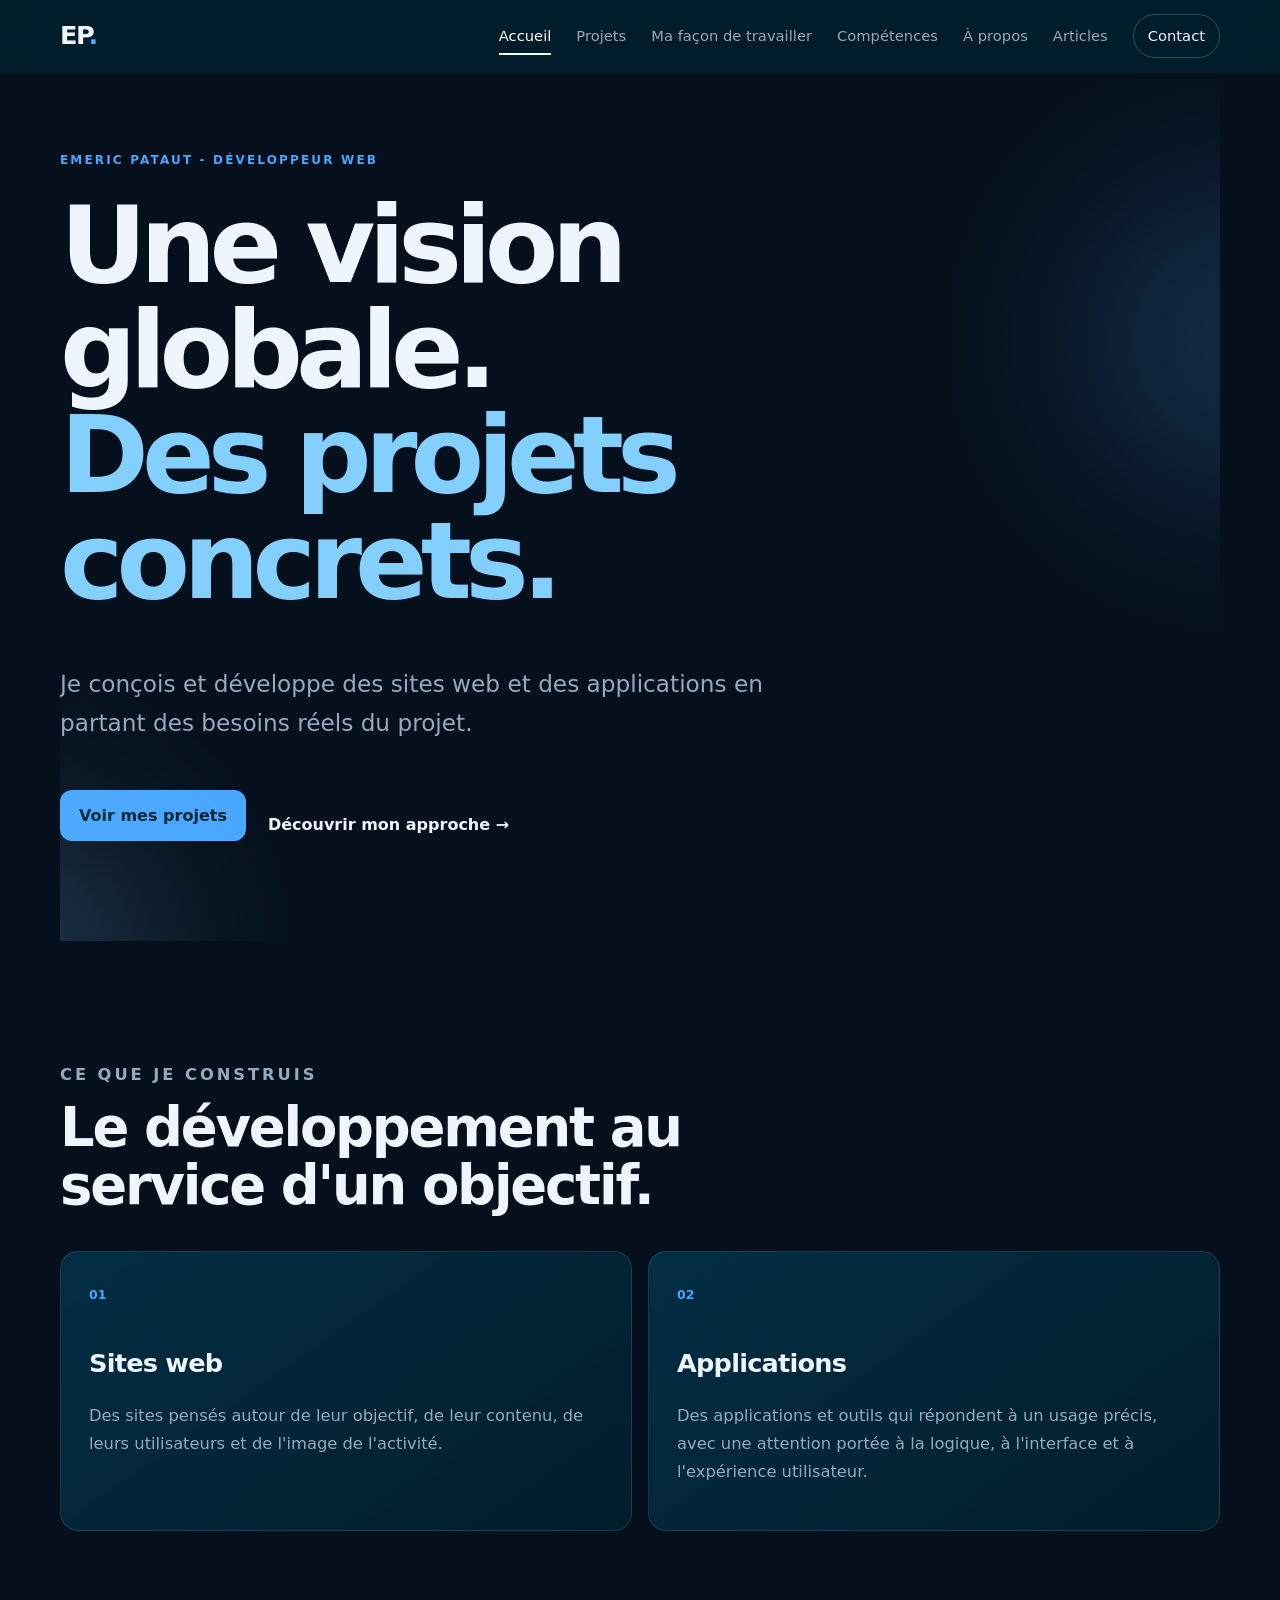
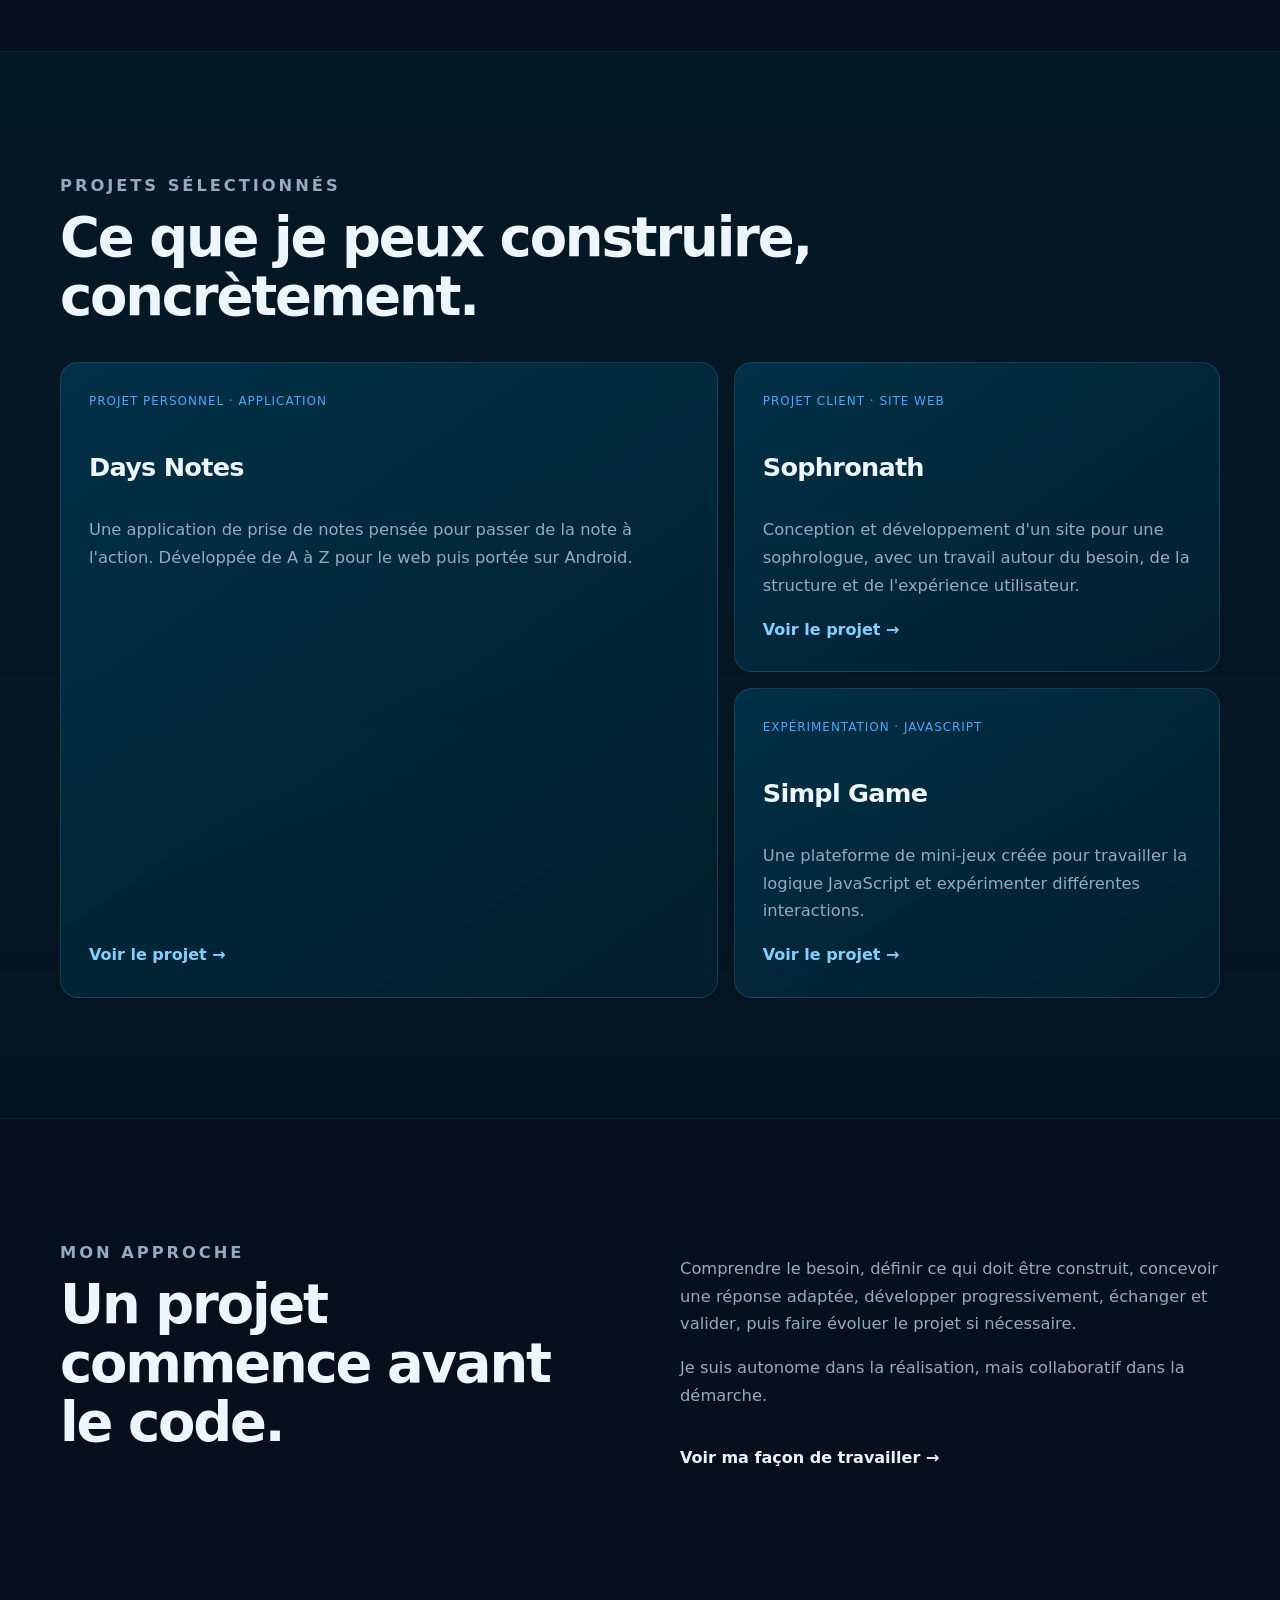
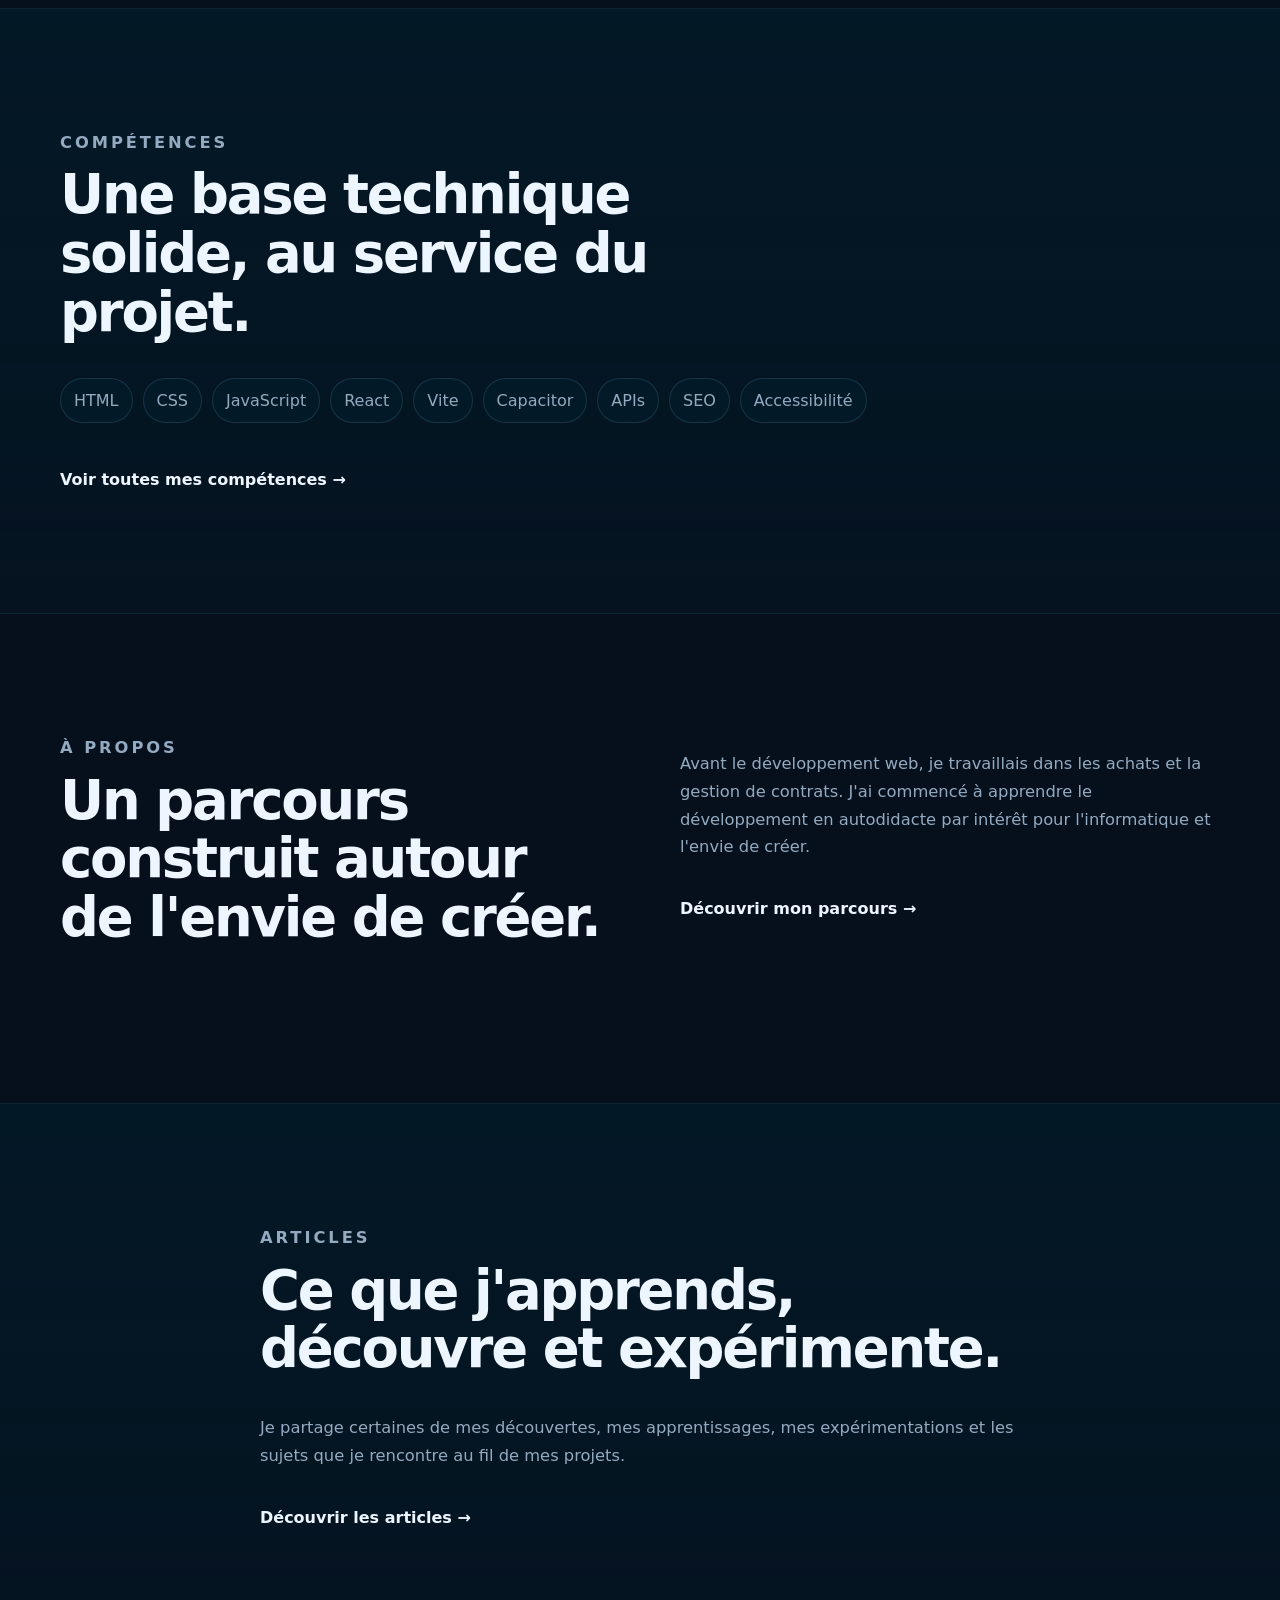
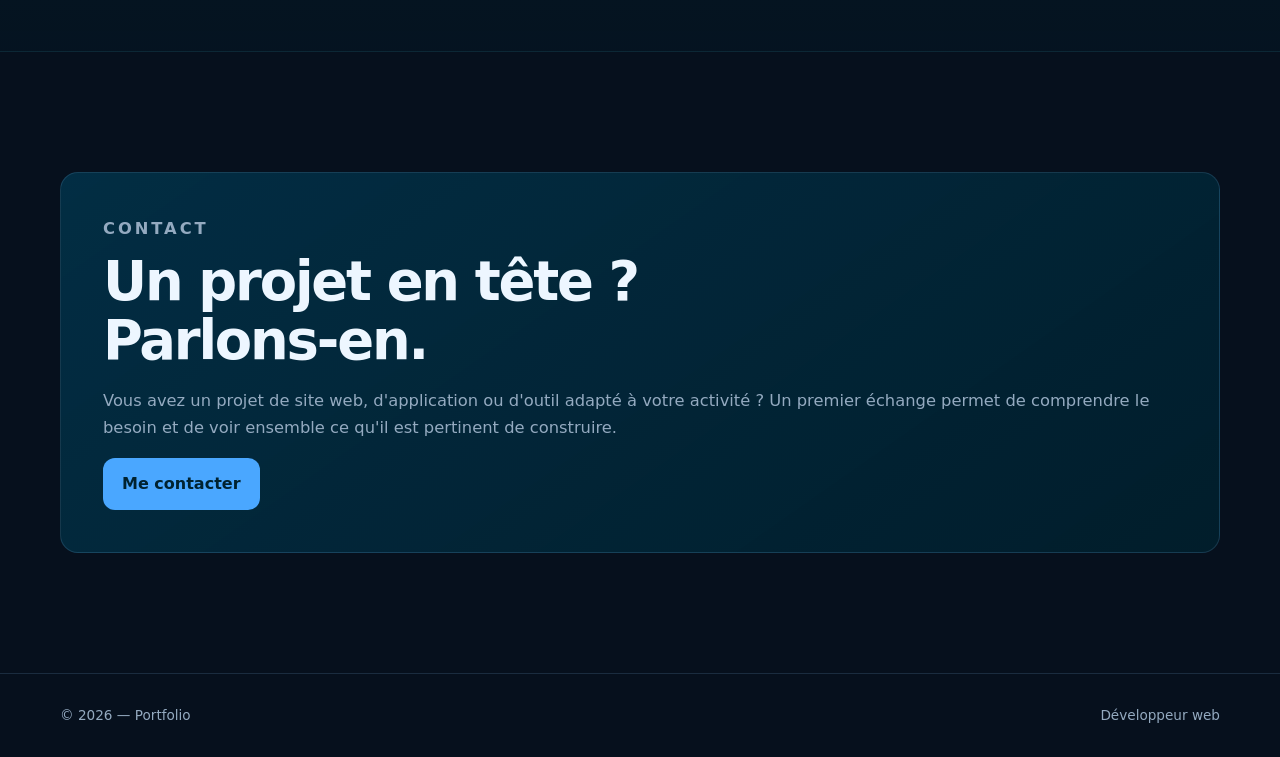
==== index.html @ 37f73f6c "feat: retouches header" ====
<!doctype html>
<html lang="fr">

<head>
  <meta charset="utf-8">
  <meta name="viewport" content="width=device-width,initial-scale=1">
  <meta name="description" content="Portfolio de développeur web">
  <title>Emeric Pataut - Développeur web — Portfolio</title>
  <link rel="stylesheet" href="css/style.css">
  <meta name="description" content="...">
</head>

<body>

  <header class="site-header">
    <div class="container nav-wrap">
      <a class="logo" href="index.html">EP<span>.</span></a>

      <button class="menu-toggle" aria-label="Menu" aria-expanded="false">☰</button>

      <nav class="nav">
        <a href="index.html">Accueil</a>
        <a href="pages/projets.html">Projets</a>
        <a href="pages/methode.html">Ma façon de travailler</a>
        <a href="pages/competences.html">Compétences</a>
        <a href="pages/a-propos.html">À propos</a>
        <a href="pages/articles.html">Articles</a>
        <a class="nav-cta" href="pages/contact.html">Contact</a>
      </nav>
    </div>
  </header>

  <main>

    <section class="hero container">
      <div class="hero-glow glow-one"></div>
      <div class="hero-glow glow-two"></div>

      <p class="eyebrow reveal">Emeric Pataut - Développeur web</p>

      <h1 class="reveal">
        Une vision globale.<br><span>Des projets concrets.</span>
      </h1>

      <p class="hero-intro reveal">Je conçois et développe des sites web et des applications en partant des besoins réels du projet.</p>

      <div class="hero-actions reveal">
        <a class="button" href="pages/projets.html">Voir mes projets</a>
        <a class="text-link" href="pages/methode.html">Découvrir mon approche →</a>
      </div>
    </section>


    <section class="section container">
      <div class="section-heading reveal">
        <p class="eyebrow">Ce que je construis</p>
        <h2>Le développement au service d'un objectif.</h2>
      </div>

      <div class="two-grid">
        <article class="feature-card reveal">
          <span class="number">01</span>
          <h3>Sites web</h3>
          <p>Des sites pensés autour de leur objectif, de leur contenu, de leurs utilisateurs et de l'image de l'activité.</p>
        </article>

        <article class="feature-card reveal">
          <span class="number">02</span>
          <h3>Applications</h3>
          <p>Des applications et outils qui répondent à un usage précis, avec une attention portée à la logique, à l'interface et à l'expérience utilisateur.</p>
        </article>
      </div>
    </section>


    <section class="section section-soft">
      <div class="container">
        <div class="section-heading reveal">
          <p class="eyebrow">Projets sélectionnés</p>
          <h2>Ce que je peux construire, concrètement.</h2>
        </div>

        <div class="projects-grid">
          <a class="project-card featured reveal" href="pages/days-notes.html">
            <span class="tag">Projet personnel · Application</span>
            <h3>Days Notes</h3>
            <p>Une application de prise de notes pensée pour passer de la note à l'action. Développée de A à Z pour le web puis portée sur Android.</p>
            <span class="card-link">Voir le projet →</span>
          </a>

          <a class="project-card reveal" href="pages/sophronath.html">
            <span class="tag">Projet client · Site web</span>
            <h3>Sophronath</h3>
            <p>Conception et développement d'un site pour une sophrologue, avec un travail autour du besoin, de la structure et de l'expérience utilisateur.</p>
            <span class="card-link">Voir le projet →</span>
          </a>

          <a class="project-card reveal" href="pages/simpl-game.html">
            <span class="tag">Expérimentation · JavaScript</span>
            <h3>Simpl Game</h3>
            <p>Une plateforme de mini-jeux créée pour travailler la logique JavaScript et expérimenter différentes interactions.</p>
            <span class="card-link">Voir le projet →</span>
          </a>
        </div>
      </div>
    </section>


    <section class="section container">
      <div class="split">
        <div class="section-heading reveal">
          <p class="eyebrow">Mon approche</p>
          <h2>Un projet commence avant le code.</h2>
        </div>

        <div class="reveal">
          <p>Comprendre le besoin, définir ce qui doit être construit, concevoir une réponse adaptée, développer progressivement, échanger et valider, puis faire évoluer le projet si nécessaire.</p>
          <p>Je suis autonome dans la réalisation, mais collaboratif dans la démarche.</p>
          <a class="text-link" href="pages/methode.html">Voir ma façon de travailler →</a>
        </div>
      </div>
    </section>


    <section class="section section-soft">
      <div class="container">
        <div class="section-heading reveal">
          <p class="eyebrow">Compétences</p>
          <h2>Une base technique solide, au service du projet.</h2>
        </div>

        <div class="skills-line reveal">
          <span>HTML</span>
          <span>CSS</span>
          <span>JavaScript</span>
          <span>React</span>
          <span>Vite</span>
          <span>Capacitor</span>
          <span>APIs</span>
          <span>SEO</span>
          <span>Accessibilité</span>
        </div>

        <a class="text-link reveal" href="pages/competences.html">Voir toutes mes compétences →</a>
      </div>
    </section>


    <section class="section container">
      <div class="split">
        <div class="section-heading reveal">
          <p class="eyebrow">À propos</p>
          <h2>Un parcours construit autour de l'envie de créer.</h2>
        </div>

        <div class="reveal">
          <p>Avant le développement web, je travaillais dans les achats et la gestion de contrats. J'ai commencé à apprendre le développement en autodidacte par intérêt pour l'informatique et l'envie de créer.</p>
          <a class="text-link" href="pages/a-propos.html">Découvrir mon parcours →</a>
        </div>
      </div>
    </section>


    <section class="section section-soft">
      <div class="container narrow">
        <div class="section-heading reveal">
          <p class="eyebrow">Articles</p>
          <h2>Ce que j'apprends, découvre et expérimente.</h2>
        </div>

        <p class="reveal">Je partage certaines de mes découvertes, mes apprentissages, mes expérimentations et les sujets que je rencontre au fil de mes projets.</p>

        <a class="text-link reveal" href="pages/articles.html">Découvrir les articles →</a>
      </div>
    </section>


    <section class="section contact-section container">
      <div class="contact-box reveal">
        <p class="eyebrow">Contact</p>
        <h2>Un projet en tête ? Parlons-en.</h2>
        <p>Vous avez un projet de site web, d'application ou d'outil adapté à votre activité ? Un premier échange permet de comprendre le besoin et de voir ensemble ce qu'il est pertinent de construire.</p>
        <a class="button" href="pages/contact.html">Me contacter</a>
      </div>
    </section>

  </main>



  
  <footer>
    <div class="container footer-inner">
      <span>© <span data-year></span> — Portfolio</span>
      <span>Développeur web</span>
    </div>
  </footer>



  <script src="js/script.js"></script>
  <script src="js/nav-script.js"></script>

</body>

</html>
---- css/style.css ----
/* ==========================================================================
   Variables
   ========================================================================== */

:root {
  --bg: #06101d;
  --soft: #09182a;
  --surface: #0c1d31;
  --line: rgba(130, 190, 240, .16);
  --strong: rgba(130, 190, 240, .3);
  --text: #edf6ff;
  --muted: #94aac0;
  --blue: #4aa7ff;
  --light: #83d0ff;
  --radius: 18px;
  --max: 1160px;
}


/* ==========================================================================
   Base
   ========================================================================== */

* {
  box-sizing: border-box;
}

html {
  scroll-behavior: smooth;
}

body {
  margin: 0;
  min-height: 100vh;
  background: var(--bg);
  background-image: var(--gradient);
  background-attachment: fixed;
  color: var(--text);
  font-family: Inter, system-ui, -apple-system, BlinkMacSystemFont, "Segoe UI", sans-serif;
  line-height: 1.7;
}

a {
  color: inherit;
  text-decoration: none;
}


/* ==========================================================================
   Layout
   ========================================================================== */

.container {
  width: min(calc(100% - 40px), var(--max));
  margin: auto;
}

.narrow {
  max-width: 760px;
}


/* ==========================================================================
   Header & navigation
   ========================================================================== */

.site-header {
  position: fixed;
  top: 0;
  left: 0;
  right: 0;
  z-index: 20;
  border-bottom: 1px solid transparent;
  transition: .3s;
  background: rgba(0, 34, 48, .72);
  backdrop-filter: blur(16px);
}

.site-header.scrolled {
  border-color: var(--line);
}

.nav-wrap {
  min-height: 72px;
  display: flex;
  align-items: center;
  justify-content: space-between;
}

.logo {
  font-size: 1.6rem;
  font-weight: 800;
  letter-spacing: -.06em;
}

.logo span {
  color: var(--blue);
}

.nav {
  display: none;
  gap: 25px;
  align-items: center;
  font-size: .92rem;
  color: var(--muted);
}

/* --- Liens avec soulignement animé (hors bouton Contact) --- */

.nav a:not(.nav-cta) {
  position: relative;
  padding: 6px 0;
  transition: color .25s;
}

/* Ligne : invisible par défaut, centrée */
.nav a:not(.nav-cta)::after {
  content: "";
  position: absolute;
  left: 0;
  bottom: 0;
  width: 100%;
  height: 2px;
  background: currentColor;
  transform: scaleX(0);
  transform-origin: center;
  transition: transform .3s ease;
}

/* Survol / focus clavier : la ligne part du centre vers les côtés */
.nav a:not(.nav-cta):hover,
.nav a:not(.nav-cta):focus-visible {
  color: var(--text);
}

.nav a:not(.nav-cta):hover::after,
.nav a:not(.nav-cta):focus-visible::after {
  transform: scaleX(1);
}

/* Lien actif : blanc + ligne toujours visible */
.nav a.active:not(.nav-cta) {
  color: #fff;
}

.nav a.active:not(.nav-cta)::after {
  transform: scaleX(1);
}

/* --- Bouton Contact --- */

.nav-cta {
  padding: 8px 14px;
  border: 1px solid var(--strong);
  border-radius: 999px;
  color: var(--text) !important;
  transition: background .25s, border-color .25s;
}

.nav-cta:hover,
.nav-cta:focus-visible {
  background: rgba(255, 255, 255, .06);
}

.nav-cta.active {
  background: rgba(255, 255, 255, .1);
  border-color: #fff;
}

/* --- Menu mobile --- */

.menu-toggle {
  border: 0;
  background: none;
  color: var(--text);
  font-size: 1.5rem;
  cursor: pointer;
}

.nav.open {
  display: flex;
  position: absolute;
  top: 72px;
  left: 20px;
  right: 20px;
  padding: 18px;
  flex-direction: column;
  align-items: stretch;
  background: rgba(0, 40, 58, .98);
  border: 1px solid var(--line);
  border-radius: 16px;
}

/* La ligne ne couvre que le texte en mobile */
.nav.open a:not(.nav-cta) {
  align-self: flex-start;
}



/* ==========================================================================
   Hero
   ========================================================================== */

.hero {
  min-height: 90vh;
  padding-top: 150px;
  padding-bottom: 100px;
  position: relative;
  display: flex;
  flex-direction: column;
  justify-content: center;
  overflow: hidden;
}

.hero h1 {
  font-size: clamp(3rem, 11vw, 6.7rem);
  line-height: .98;
  letter-spacing: -.065em;
  max-width: 1000px;
  margin: 12px 0 28px;
  position: relative;
}

.hero h1 span {
  color: var(--light);
}

.hero-intro {
  font-size: clamp(1.1rem, 2.2vw, 1.45rem);
  color: var(--muted);
  max-width: 720px;
}

.eyebrow {
  font-size: .75rem;
  text-transform: uppercase;
  letter-spacing: .18em;
  color: var(--blue);
  font-weight: 700;
  margin: 0 0 10px;
}

.hero-actions {
  display: flex;
  flex-wrap: wrap;
  gap: 22px;
  align-items: center;
  margin-top: 24px;
}

.hero-glow {
  position: absolute;
  width: 320px;
  height: 320px;
  border-radius: 50%;
  filter: blur(80px);
  opacity: .18;
  pointer-events: none;
}

.glow-one {
  right: -180px;
  top: 180px;
  background: var(--blue);
}

.glow-two {
  left: -220px;
  bottom: -180px;
  background: var(--light);
}


/* ==========================================================================
   Boutons & liens
   ========================================================================== */

.button {
  display: inline-flex;
  align-items: center;
  justify-content: center;
  background: var(--blue);
  color: #002230;
  padding: 12px 19px;
  border-radius: 12px;
  font-weight: 750;
  transition: .25s;
}

.button:hover {
  transform: translateY(-2px);
  box-shadow: 0 10px 30px rgba(47, 181, 230, .28);
}

.text-link {
  display: inline-block;
  color: var(--text);
  font-weight: 650;
  margin-top: 18px;
}

.text-link:hover {
  text-decoration: underline;
}


/* ==========================================================================
   Sections
   ========================================================================== */

.section {
  padding: 90px 0;
}

.section-soft {
  background: linear-gradient(180deg, rgba(0, 34, 48, .45), rgba(0, 34, 48, .18));
  border-top: 1px solid rgba(120, 210, 240, .08);
  border-bottom: 1px solid rgba(120, 210, 240, .08);
}

.section-heading {
  margin-bottom: 35px;
}

.section h2 {
  font-size: clamp(2rem, 5vw, 3.4rem);
  line-height: 1.08;
  letter-spacing: -.04em;
  margin: 0;
  max-width: 760px;
}

.section p {
  color: var(--muted);
  font-size: 1.02rem;
}


/* ==========================================================================
   Cartes (features, projets, contact)
   ========================================================================== */

.two-grid,
.projects-grid {
  display: grid;
  gap: 16px;
}

.feature-card,
.project-card,
.contact-box {
  border: 1px solid var(--line);
  background: linear-gradient(145deg, rgba(0, 70, 100, .55), rgba(0, 34, 48, .75));
  border-radius: var(--radius);
  padding: 28px;
}

.feature-card {
  min-height: 230px;
}

.number {
  font-size: .78rem;
  color: var(--blue);
  font-weight: 800;
}

.feature-card h3,
.project-card h3 {
  font-size: 1.6rem;
  margin: 35px 0 10px;
  letter-spacing: -.03em;
}

.project-card {
  min-height: 300px;
  display: flex;
  flex-direction: column;
  transition: .3s;
}

.project-card:hover {
  transform: translateY(-5px);
  border-color: var(--strong);
}

.project-card .card-link {
  margin-top: auto;
  color: var(--light);
  font-weight: 700;
}

.tag {
  font-size: .75rem;
  color: var(--blue);
  text-transform: uppercase;
  letter-spacing: .08em;
}

.split {
  display: grid;
  gap: 35px;
}

.skills-line {
  display: flex;
  flex-wrap: wrap;
  gap: 10px;
  margin: 25px 0;
}

.skills-line span {
  border: 1px solid var(--line);
  padding: 8px 13px;
  border-radius: 999px;
  color: var(--muted);
  background: rgba(0, 34, 48, .45);
}

.contact-box {
  padding: 42px;
}


/* ==========================================================================
   Pages intérieures
   ========================================================================== */

.page-hero {
  padding-top: 150px;
  padding-bottom: 70px;
}

.page-hero h1 {
  font-size: clamp(3rem, 9vw, 6rem);
  line-height: 1;
  letter-spacing: -.06em;
  margin: 10px 0 20px;
}

.content {
  max-width: 820px;
}

.content h2 {
  font-size: 2rem;
  margin-top: 55px;
}

.content h3 {
  font-size: 1.35rem;
  margin-top: 35px;
}

.content ul {
  color: var(--muted);
  padding-left: 22px;
}

.meta {
  display: flex;
  flex-wrap: wrap;
  gap: 8px;
  margin: 25px 0;
}

.meta span {
  padding: 7px 11px;
  border: 1px solid var(--line);
  border-radius: 999px;
  color: var(--muted);
  font-size: .84rem;
}


/* ==========================================================================
   Footer
   ========================================================================== */

footer {
  border-top: 1px solid var(--line);
  padding: 30px 0;
  color: var(--muted);
  font-size: .85rem;
}

.footer-inner {
  display: flex;
  justify-content: space-between;
  gap: 20px;
}


/* ==========================================================================
   Animation d'apparition
   ========================================================================== */

.reveal {
  opacity: 0;
  transform: translateY(18px);
  transition: opacity .7s ease, transform .7s ease;
}

.reveal.visible {
  opacity: 1;
  transform: none;
}


/* ==========================================================================
   Responsive — tablette (≥ 760px)
   ========================================================================== */

@media (min-width: 760px) {

  .menu-toggle {
    display: none;
  }

  .nav {
    display: flex;
  }

  .two-grid {
    grid-template-columns: repeat(2, 1fr);
  }

  .projects-grid {
    grid-template-columns: repeat(2, 1fr);
  }

  .project-card.featured {
    grid-column: span 2;
    min-height: 340px;
  }

  .split {
    grid-template-columns: 1fr 1fr;
    align-items: start;
    gap: 80px;
  }

}


/* ==========================================================================
   Responsive — desktop (≥ 1020px)
   ========================================================================== */

@media (min-width: 1020px) {

  .container {
    width: min(calc(100% - 64px), var(--max));
  }

  .section {
    padding: 120px 0;
  }

  .projects-grid {
    grid-template-columns: 1.15fr .85fr;
  }

  .project-card.featured {
    grid-row: span 2;
    grid-column: auto;
    min-height: 100%;
  }

}


/* ==========================================================================
   Accessibilité — mouvement réduit
   ========================================================================== */

@media (prefers-reduced-motion: reduce) {

  html {
    scroll-behavior: auto;
  }

  .reveal {
    opacity: 1;
    transform: none;
    transition: none;
  }

  .project-card,
  .button {
    transition: none;
  }

}
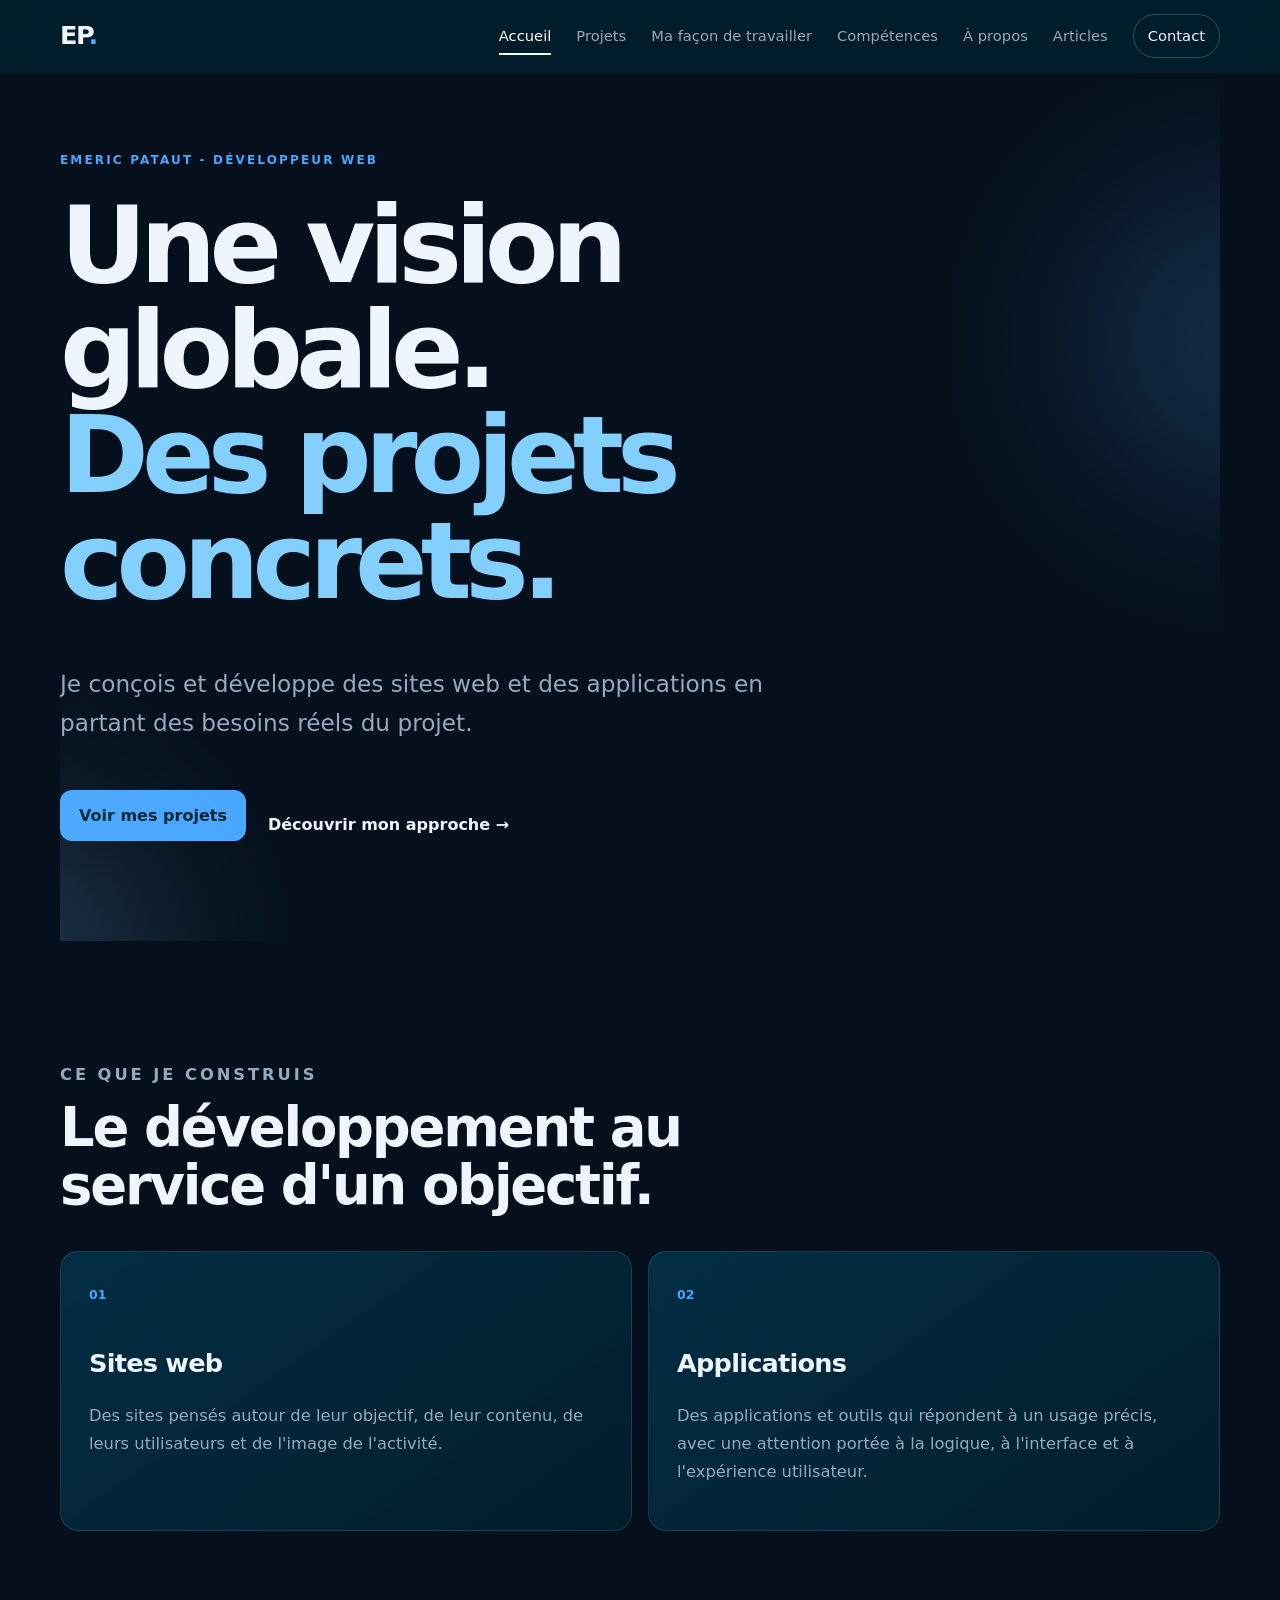
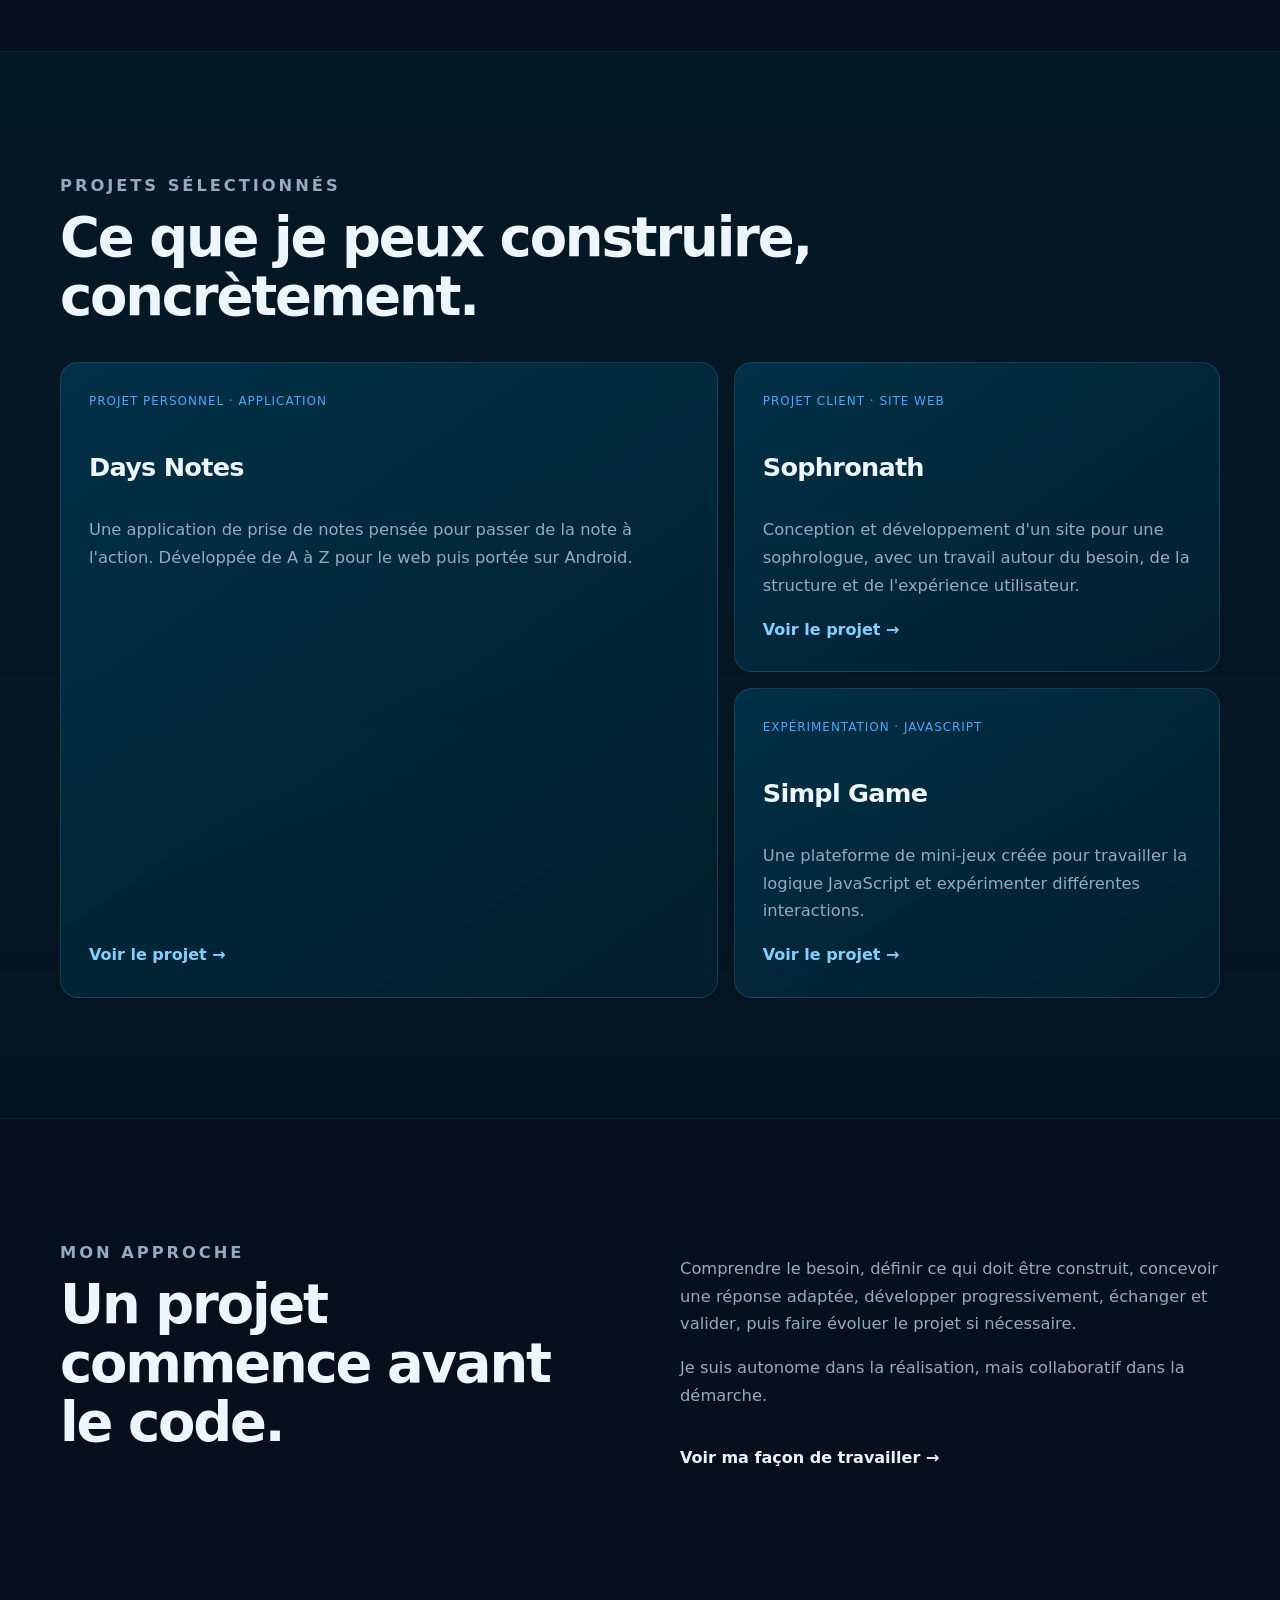
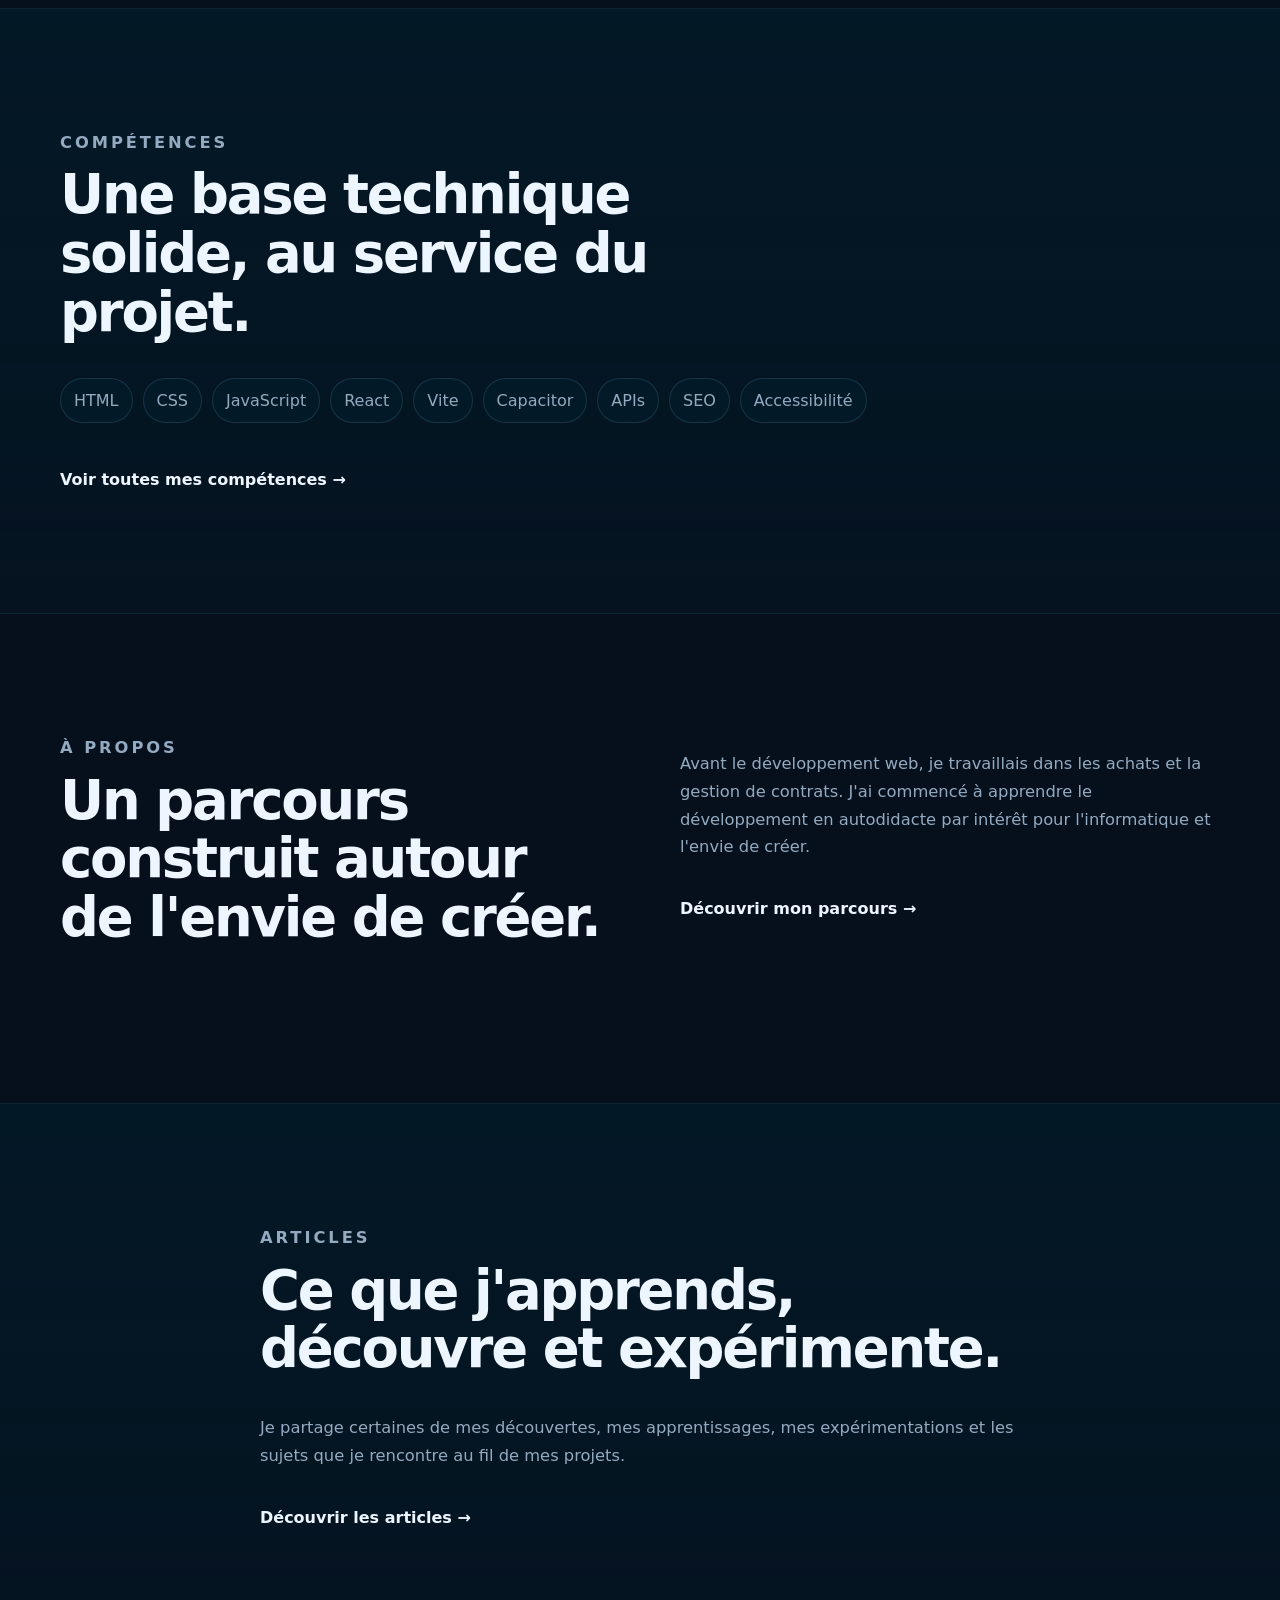
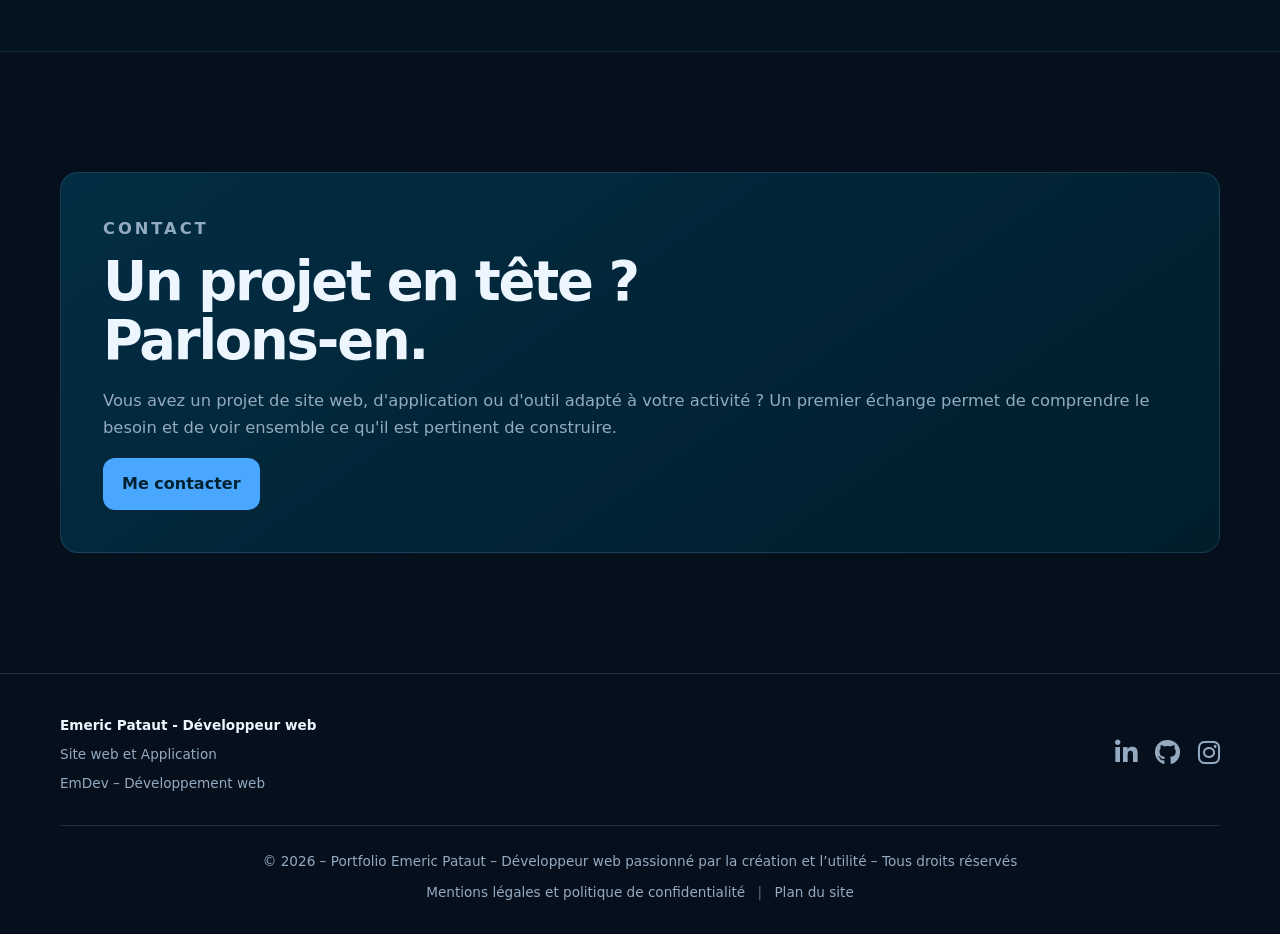
==== commit df96cec2: "feat: création footer" ====
--- a/index.html
+++ b/index.html
@@ -7,6 +7,7 @@
   <meta name="description" content="Portfolio de développeur web">
   <title>Emeric Pataut - Développeur web — Portfolio</title>
   <link rel="stylesheet" href="css/style.css">
+  <link rel="stylesheet" href="https://cdnjs.cloudflare.com/ajax/libs/font-awesome/6.5.1/css/all.min.css">
   <meta name="description" content="...">
 </head>
 
@@ -188,13 +189,49 @@
 
 
 
-  
-  <footer>
-    <div class="container footer-inner">
-      <span>© <span data-year></span> — Portfolio</span>
-      <span>Développeur web</span>
+
+<footer>
+  <div class="container">
+
+    <!-- Partie 1 : identité + réseaux -->
+    <div class="footer-top">
+      <div class="footer-info">
+        <strong>Emeric Pataut - Développeur web</strong>
+        <span>Site web et Application</span>
+        <a href="https://xn--emdev-dveloppement-web-h8b.fr/" target="_blank" rel="noopener noreferrer">EmDev – Développement web</a>
+      </div>
+
+      <ul class="footer-social">
+        <li>
+          <a href="https://www.linkedin.com/in/emeric-pataut/" target="_blank" rel="noopener noreferrer" aria-label="LinkedIn">
+            <i class="fa-brands fa-linkedin-in" aria-hidden="true"></i>
+          </a>
+        </li>
+        <li>
+          <a href="https://github.com/RikoDust" target="_blank" rel="noopener noreferrer" aria-label="GitHub">
+            <i class="fa-brands fa-github" aria-hidden="true"></i>
+          </a>
+        </li>
+        <li>
+          <a href="https://www.instagram.com/emdev_developpementweb/" target="_blank" rel="noopener noreferrer" aria-label="Instagram">
+            <i class="fa-brands fa-instagram" aria-hidden="true"></i>
+          </a>
+        </li>
+      </ul>
     </div>
-  </footer>
+
+    <!-- Partie 2 : mentions -->
+    <div class="footer-bottom">
+      <p>© <span data-year></span> – Portfolio Emeric Pataut – Développeur web passionné par la création et l’utilité – Tous droits réservés</p>
+      <p>
+        <a href="mentions-legales.html">Mentions légales et politique de confidentialité</a>
+        <span class="footer-sep">|</span>
+        <a href="plan-du-site.html">Plan du site</a>
+      </p>
+    </div>
+
+  </div>
+</footer>
 
 
 
--- a/css/style.css
+++ b/css/style.css
@@ -480,15 +480,94 @@
 
 footer {
   border-top: 1px solid var(--line);
-  padding: 30px 0;
+  padding: 40px 0 30px;
   color: var(--muted);
   font-size: .85rem;
 }
 
-.footer-inner {
+/* Partie 1 */
+.footer-top {
   display: flex;
   justify-content: space-between;
+  align-items: center;
   gap: 20px;
+  padding-bottom: 30px;
+  border-bottom: 1px solid var(--line);
+}
+
+.footer-info {
+  display: flex;
+  flex-direction: column;
+  gap: 6px;
+}
+
+.footer-info strong {
+  color: var(--text, inherit);
+  font-weight: 600;
+}
+
+.footer-info a,
+.footer-bottom a {
+  color: inherit;
+  text-decoration: none;
+  transition: color .2s ease;
+}
+
+.footer-info a:hover,
+.footer-bottom a:hover {
+  color: var(--text, currentColor);
+  text-decoration: underline;
+}
+
+.footer-social {
+  display: flex;
+  gap: 18px;
+  margin: 0;
+  padding: 0;
+  list-style: none;
+}
+
+.footer-social a {
+  color: inherit;
+  font-size: 1.6rem;
+  transition: color .2s ease, transform .2s ease;
+}
+
+.footer-social a:hover {
+  color: var(--text, currentColor);
+  transform: translateY(-2px);
+}
+
+/* Partie 2 */
+.footer-bottom {
+  padding-top: 24px;
+  text-align: center;
+}
+
+.footer-bottom p {
+  margin: 0 0 8px;
+}
+
+.footer-bottom p a:hover {
+   color: var(--text);
+}
+
+
+.footer-bottom p:last-child {
+  margin-bottom: 0;
+}
+
+.footer-sep {
+  margin: 0 8px;
+  opacity: .6;
+}
+
+/* Mobile */
+@media (max-width: 600px) {
+  .footer-top {
+    flex-direction: column;
+    align-items: flex-start;
+  }
 }
 
 
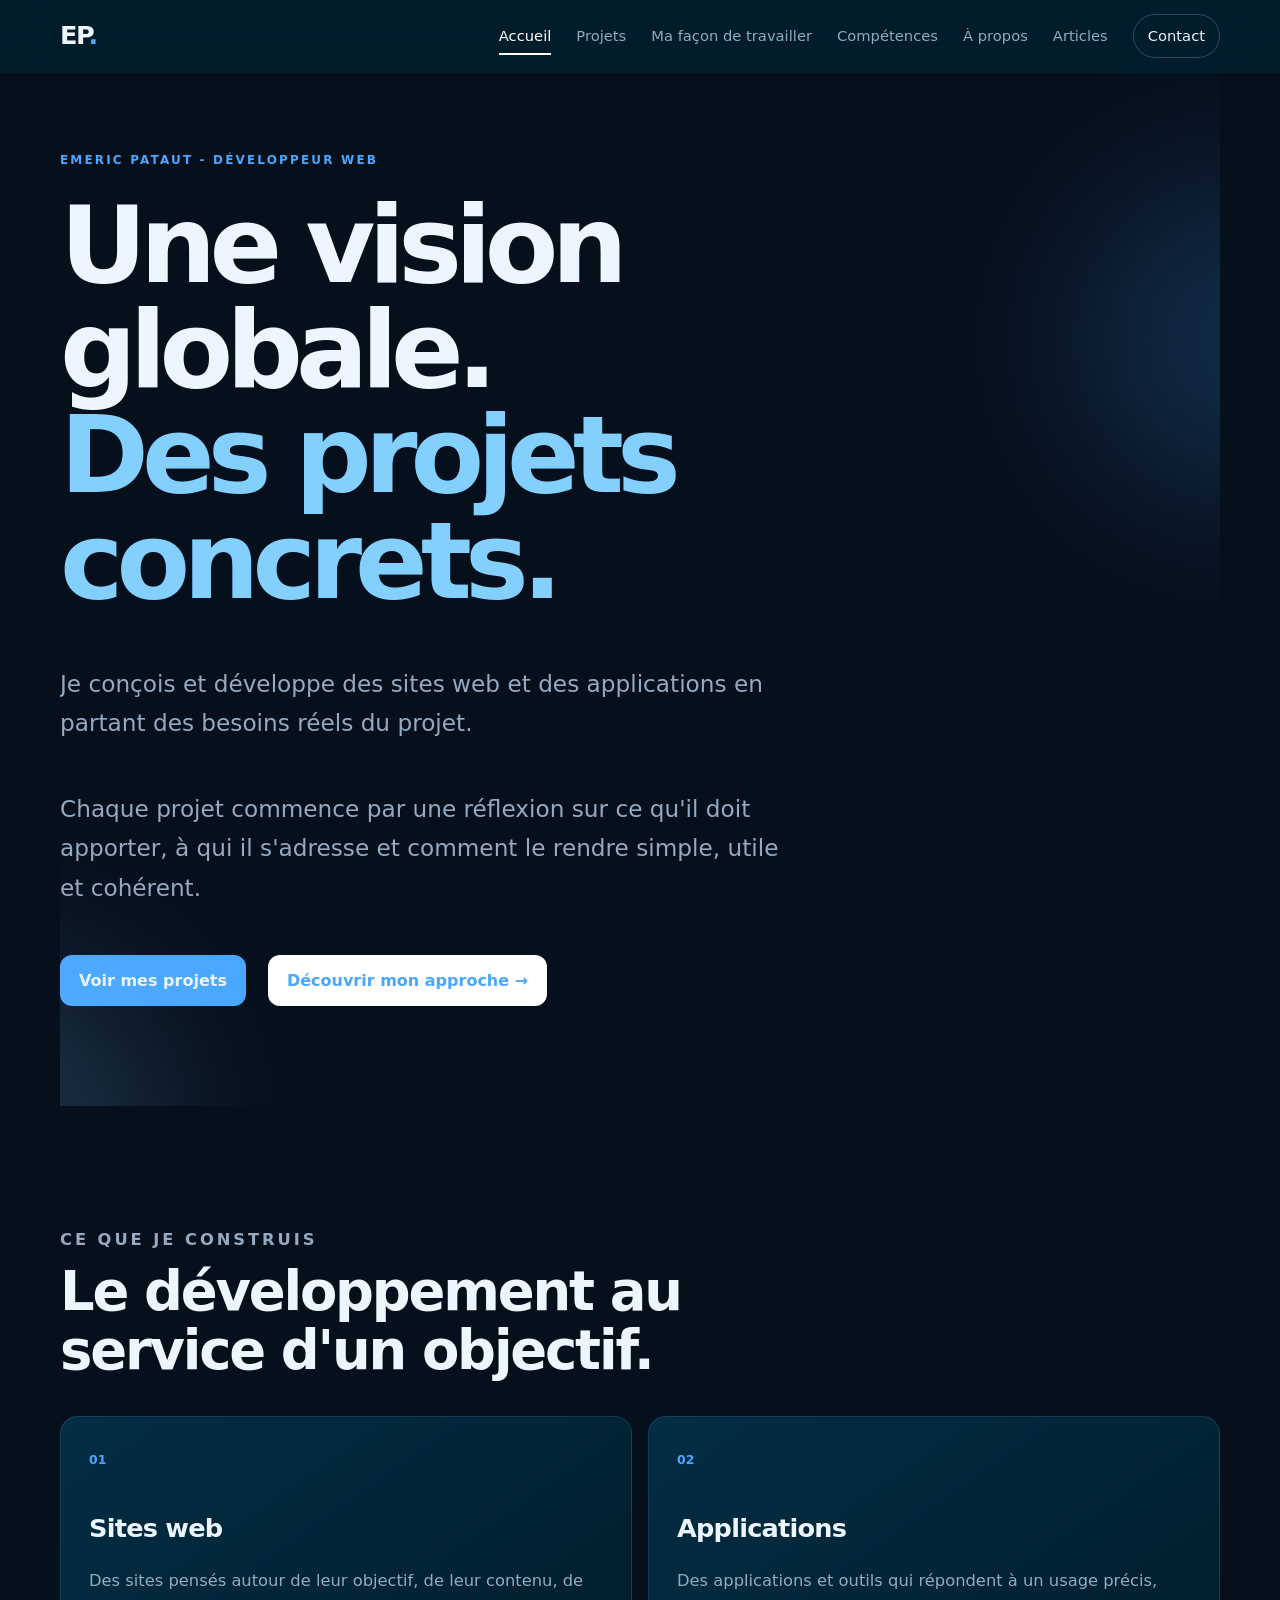
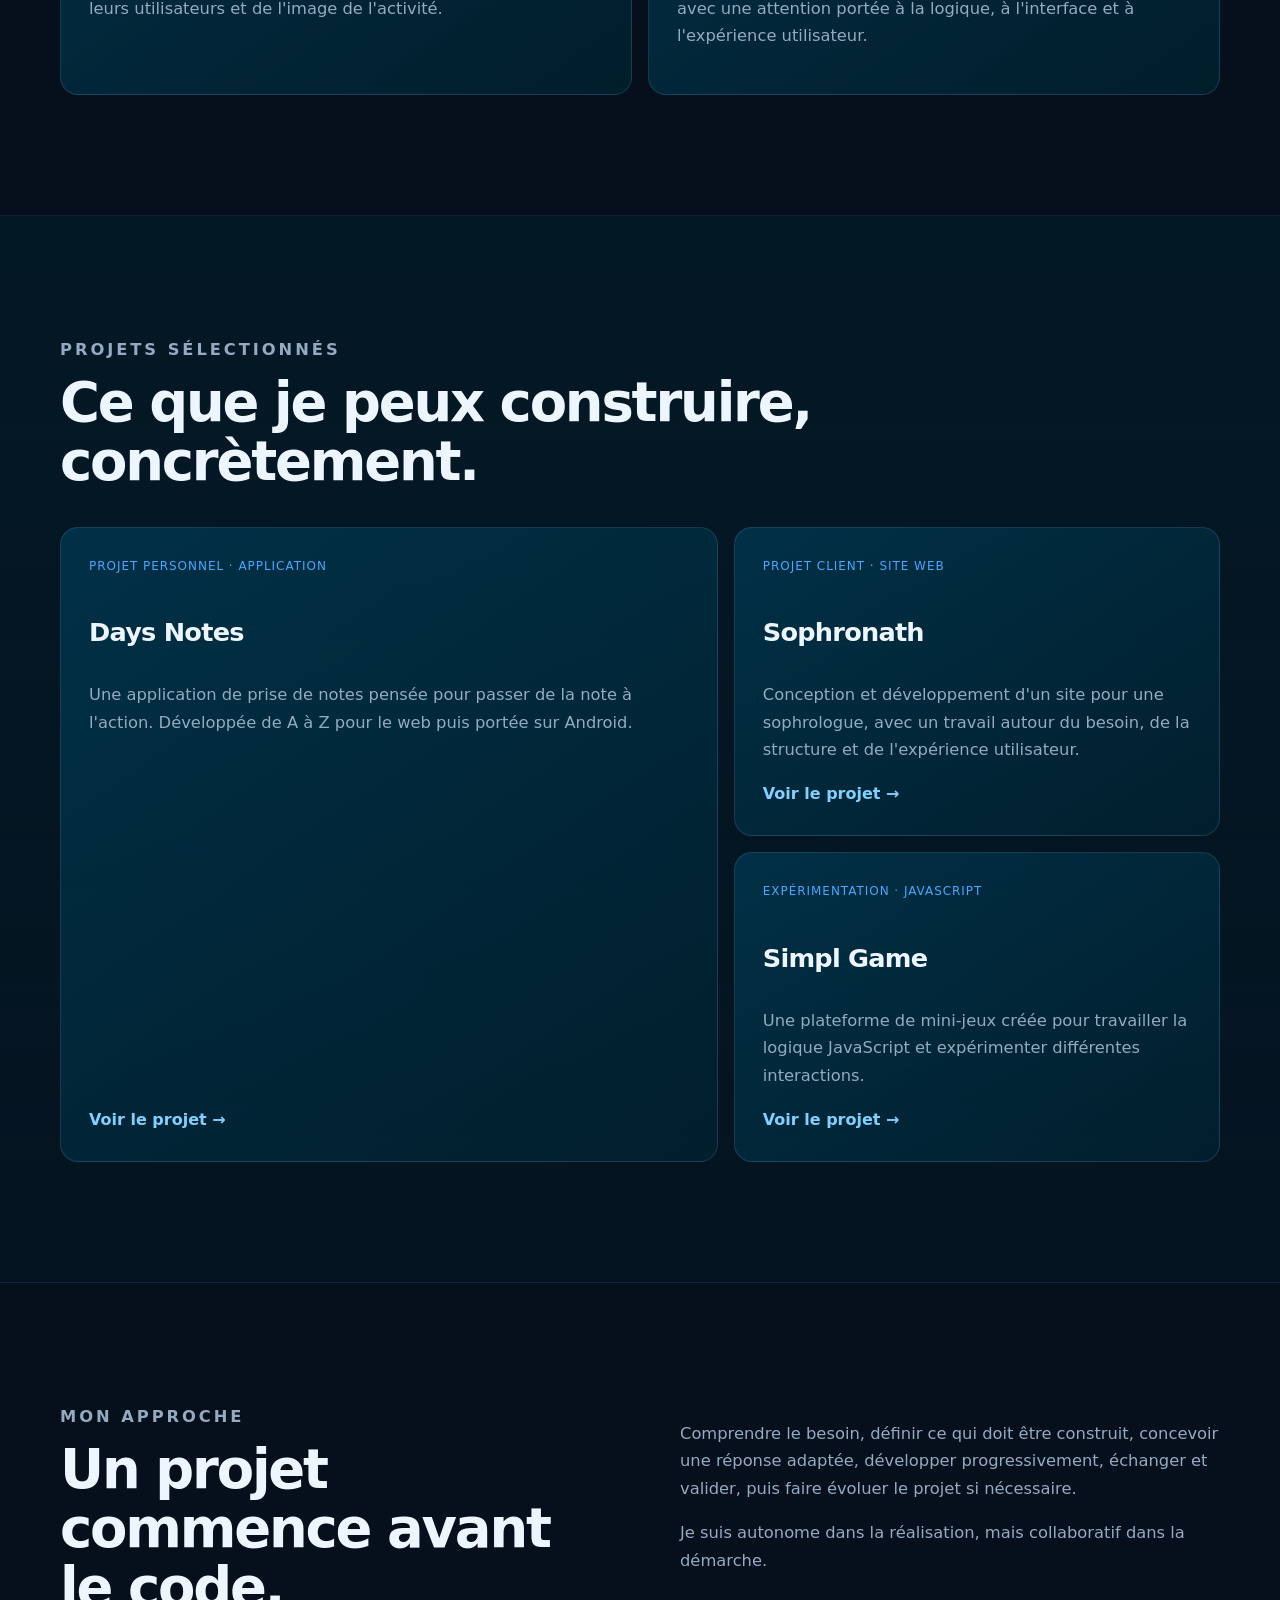
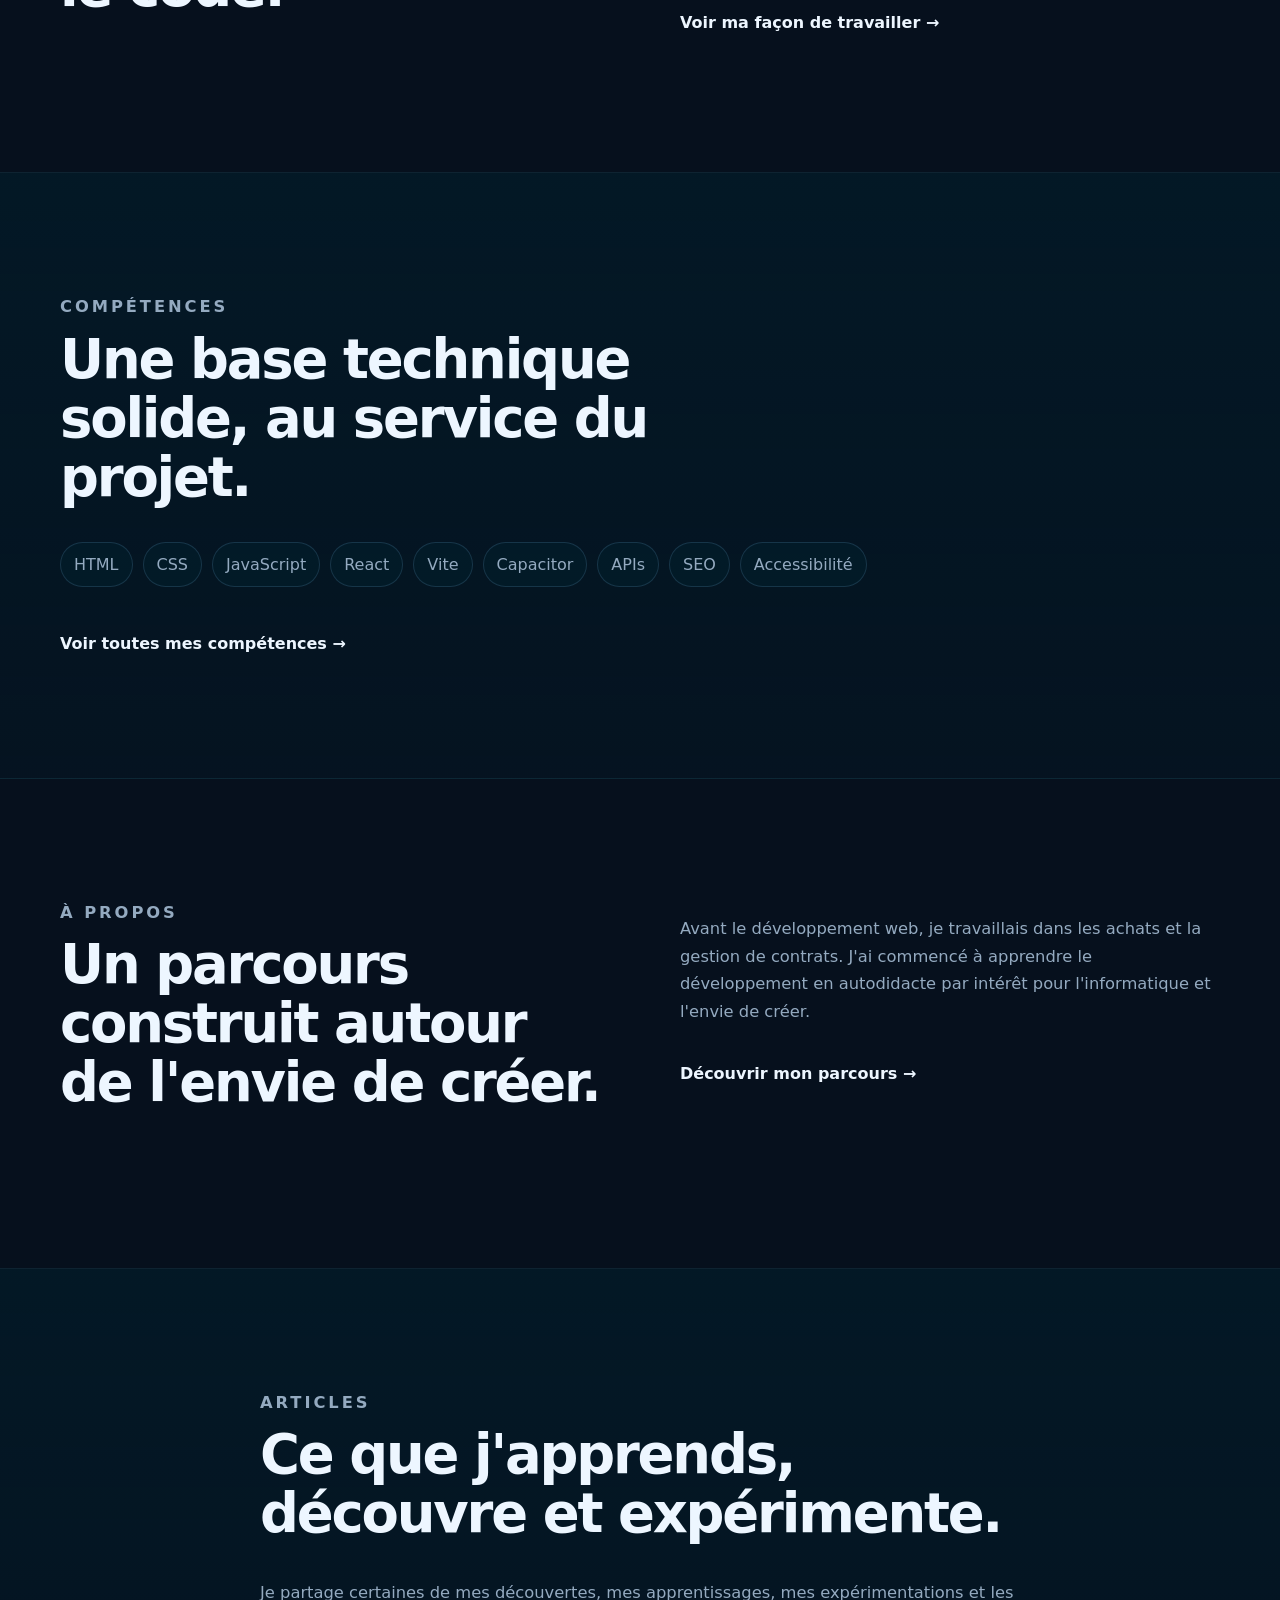
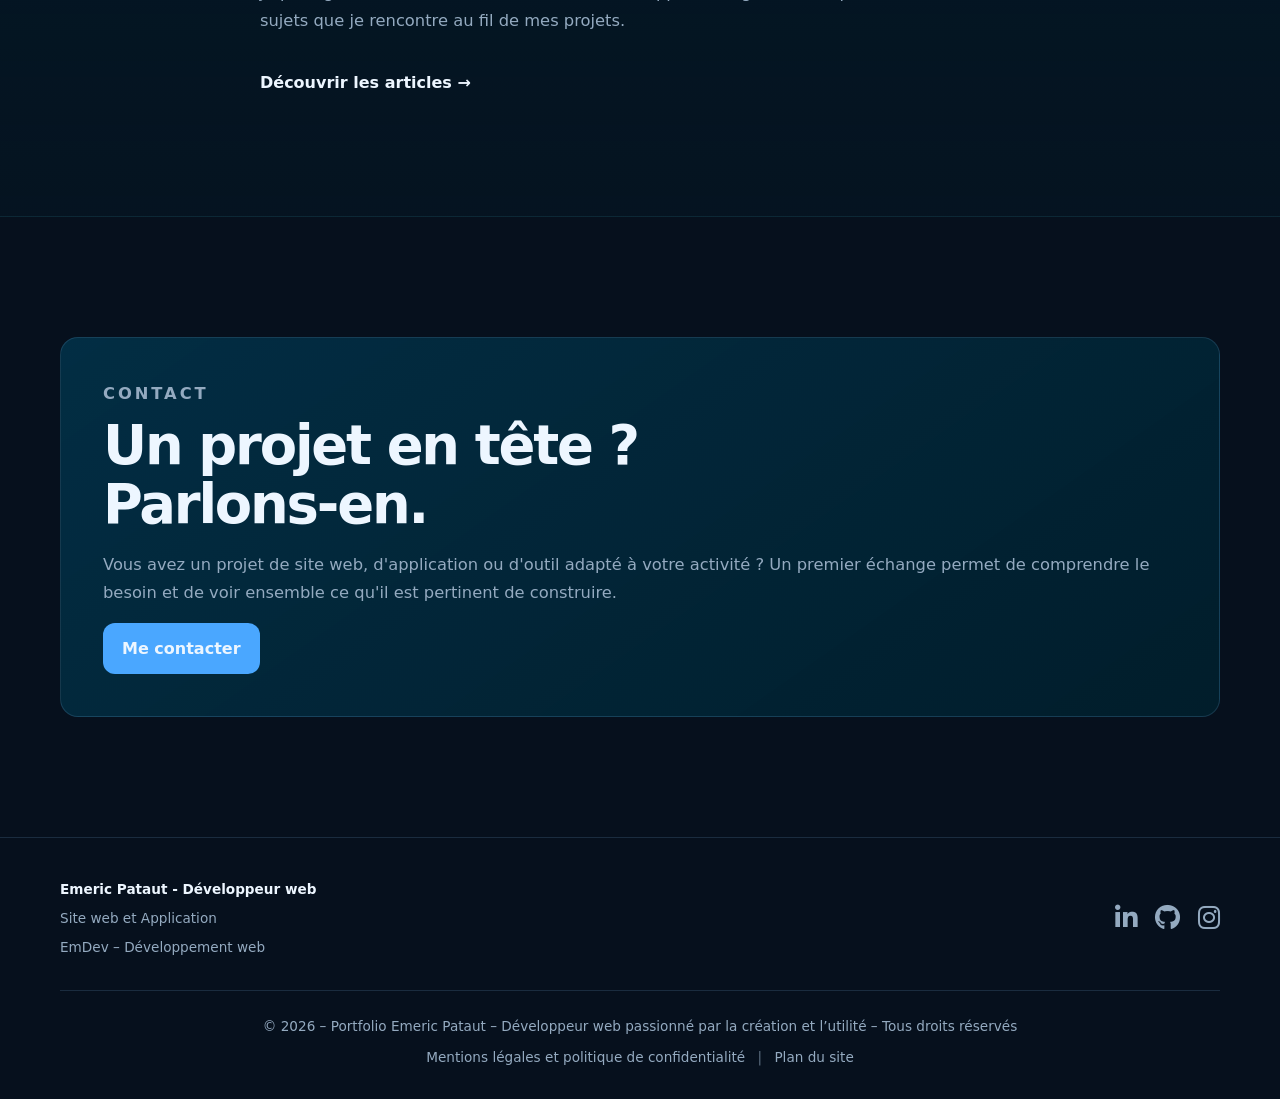
==== commit 8dc1e28c: "feat: retouches hero" ====
--- a/index.html
+++ b/index.html
@@ -44,10 +44,11 @@
       </h1>
 
       <p class="hero-intro reveal">Je conçois et développe des sites web et des applications en partant des besoins réels du projet.</p>
+      <p class="hero-intro reveal">Chaque projet commence par une réflexion sur ce qu'il doit apporter, à qui il s'adresse et comment le rendre simple, utile et cohérent.</p>
 
       <div class="hero-actions reveal">
         <a class="button" href="pages/projets.html">Voir mes projets</a>
-        <a class="text-link" href="pages/methode.html">Découvrir mon approche →</a>
+        <a class="button button-light" href="pages/methode.html">Découvrir mon approche →</a>
       </div>
     </section>
 
--- a/css/style.css
+++ b/css/style.css
@@ -281,7 +281,7 @@
   align-items: center;
   justify-content: center;
   background: var(--blue);
-  color: #002230;
+  color: var(--text)  ;
   padding: 12px 19px;
   border-radius: 12px;
   font-weight: 750;
@@ -291,6 +291,15 @@
 .button:hover {
   transform: translateY(-2px);
   box-shadow: 0 10px 30px rgba(47, 181, 230, .28);
+}
+
+.button-light {
+  background: #fff;
+  color: var(--blue);
+}
+
+.button-light:hover {
+  box-shadow: 0 10px 30px rgba(255, 255, 255, .18);
 }
 
 .text-link {
@@ -620,6 +629,12 @@
     gap: 80px;
   }
 
+
+
+
+
+
+
 }
 
 
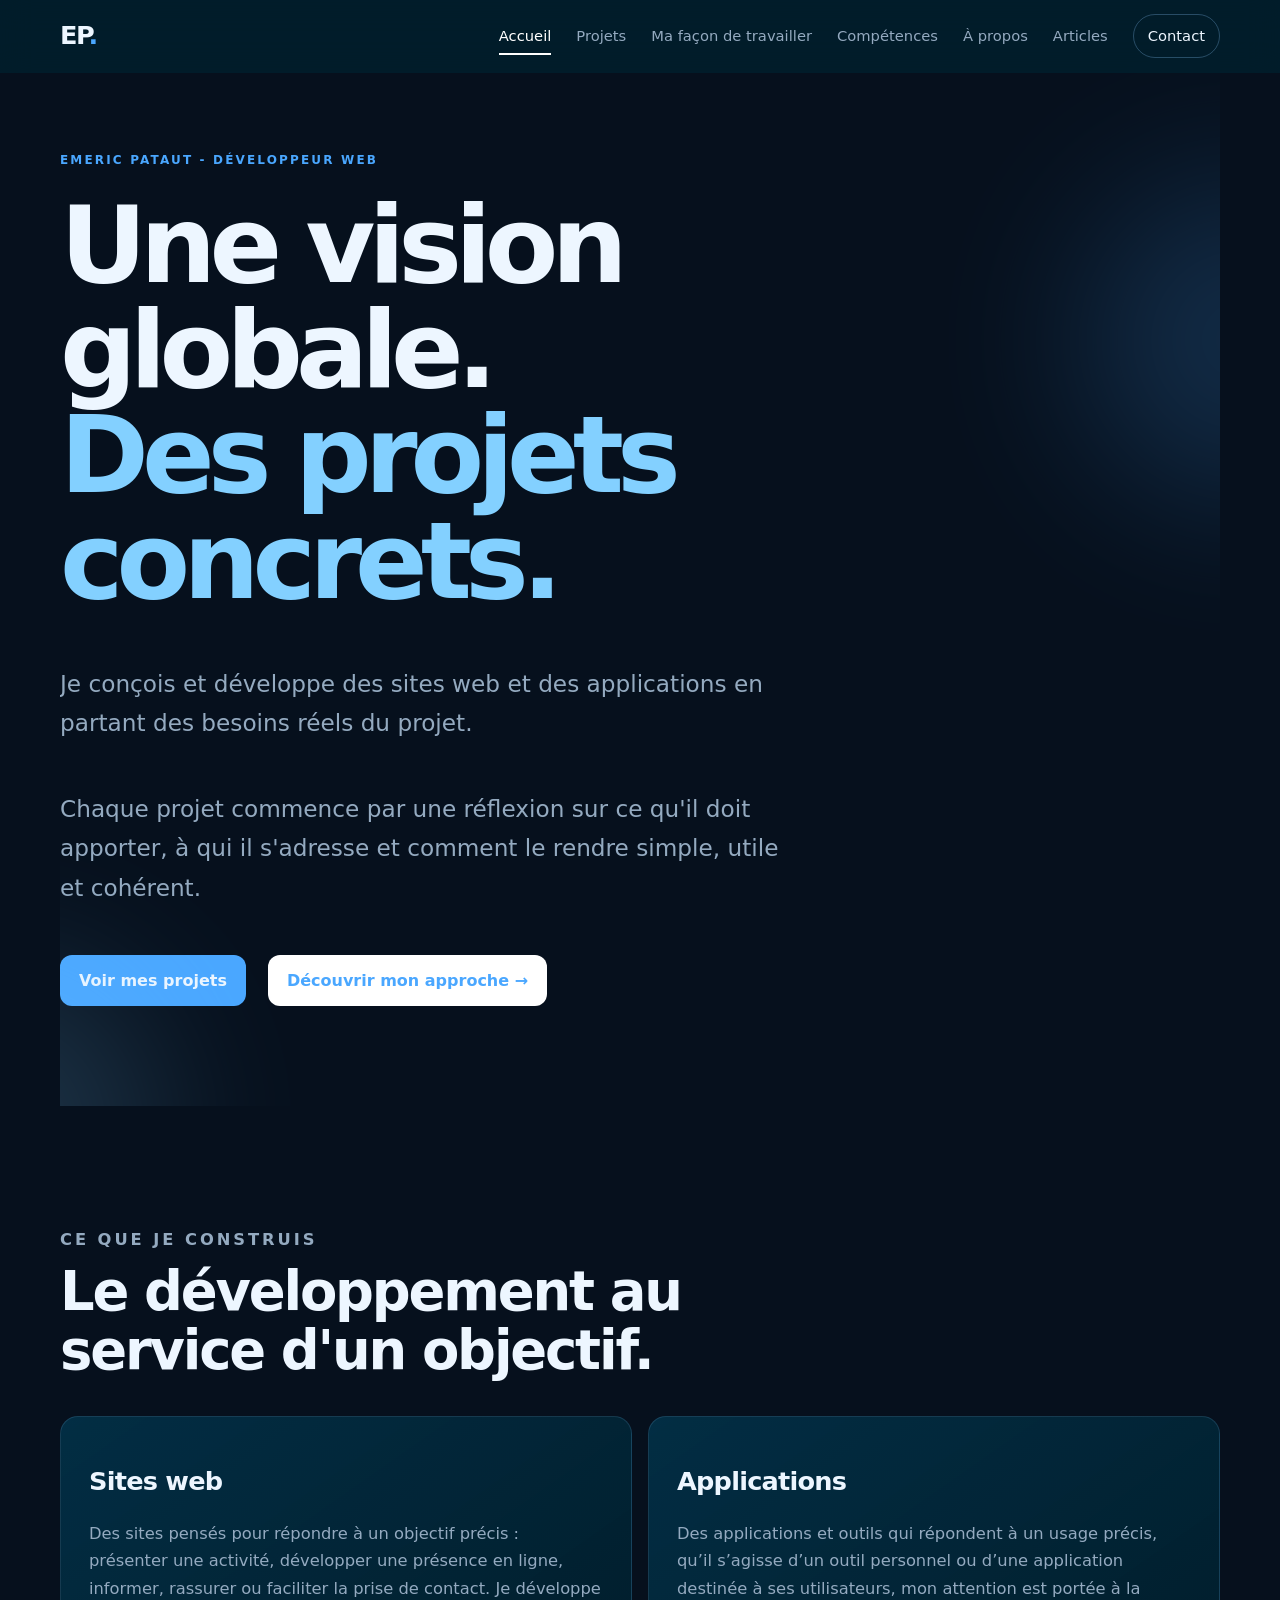
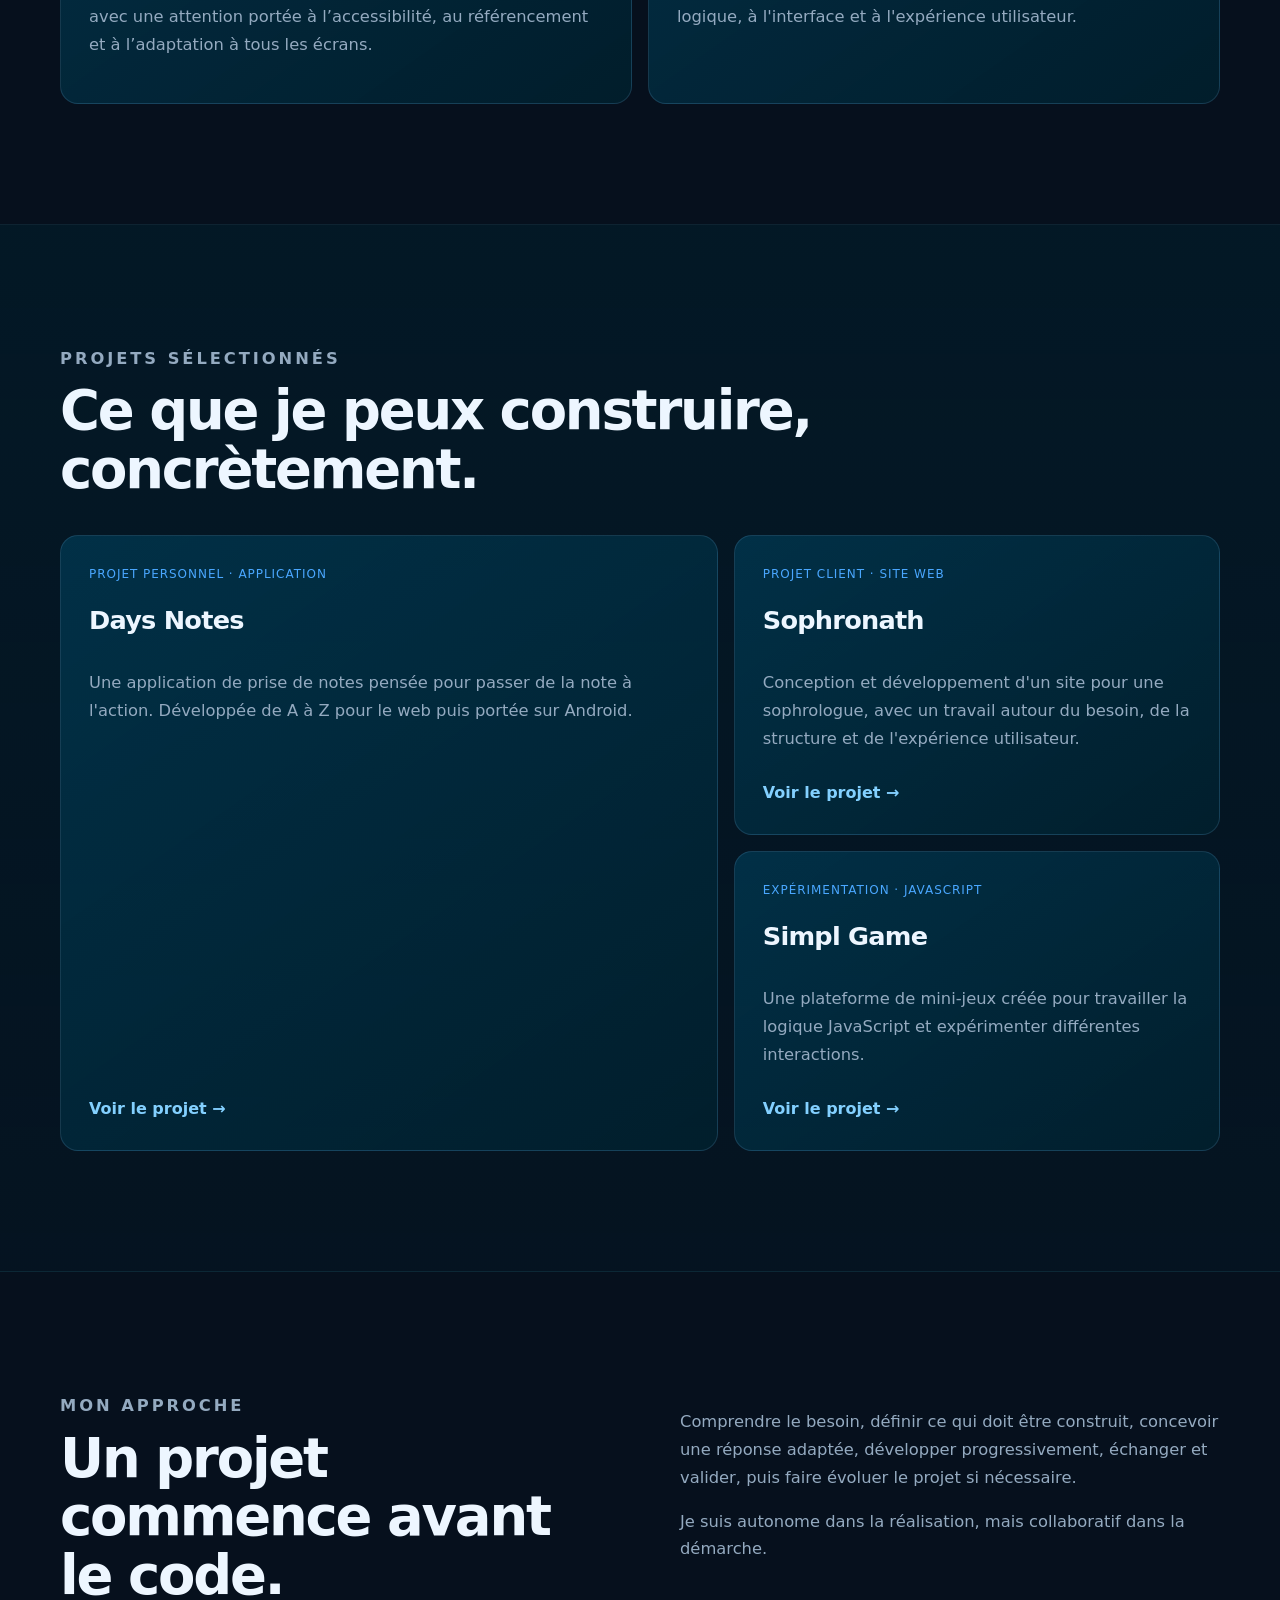
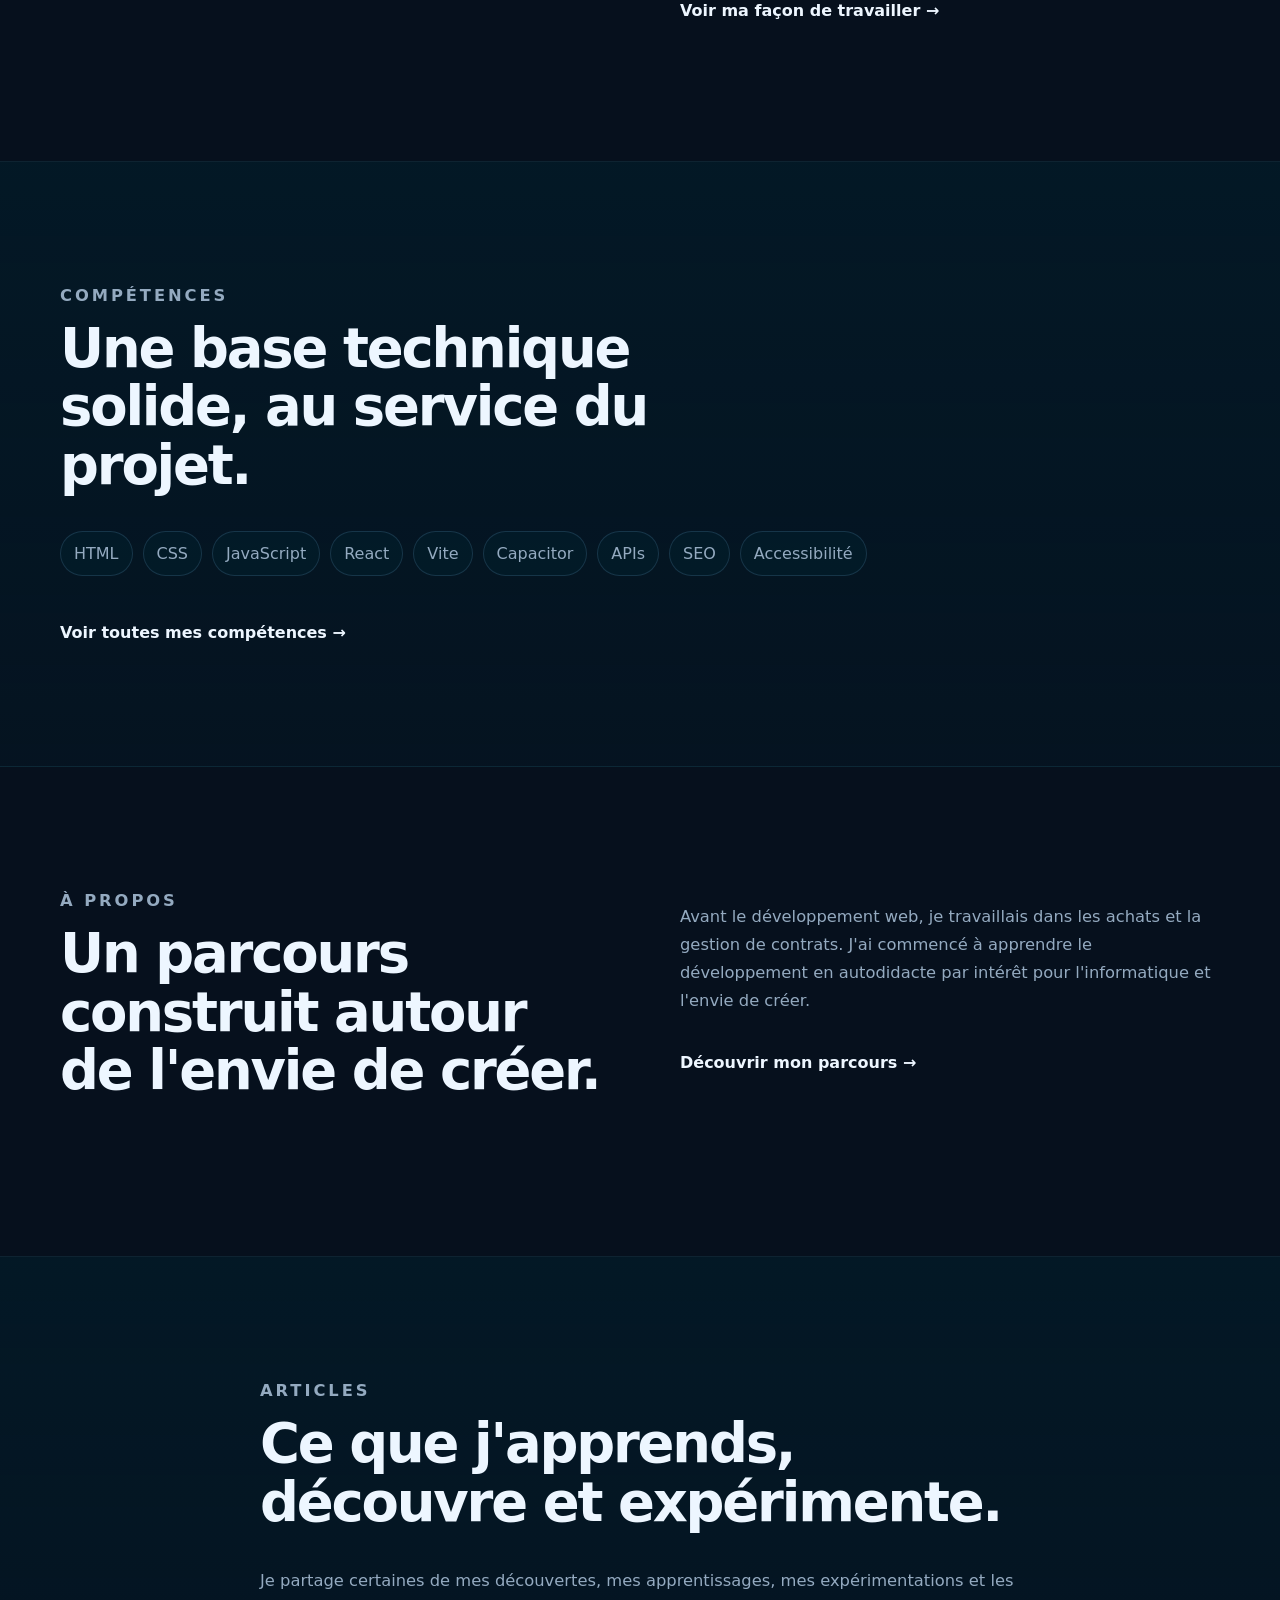
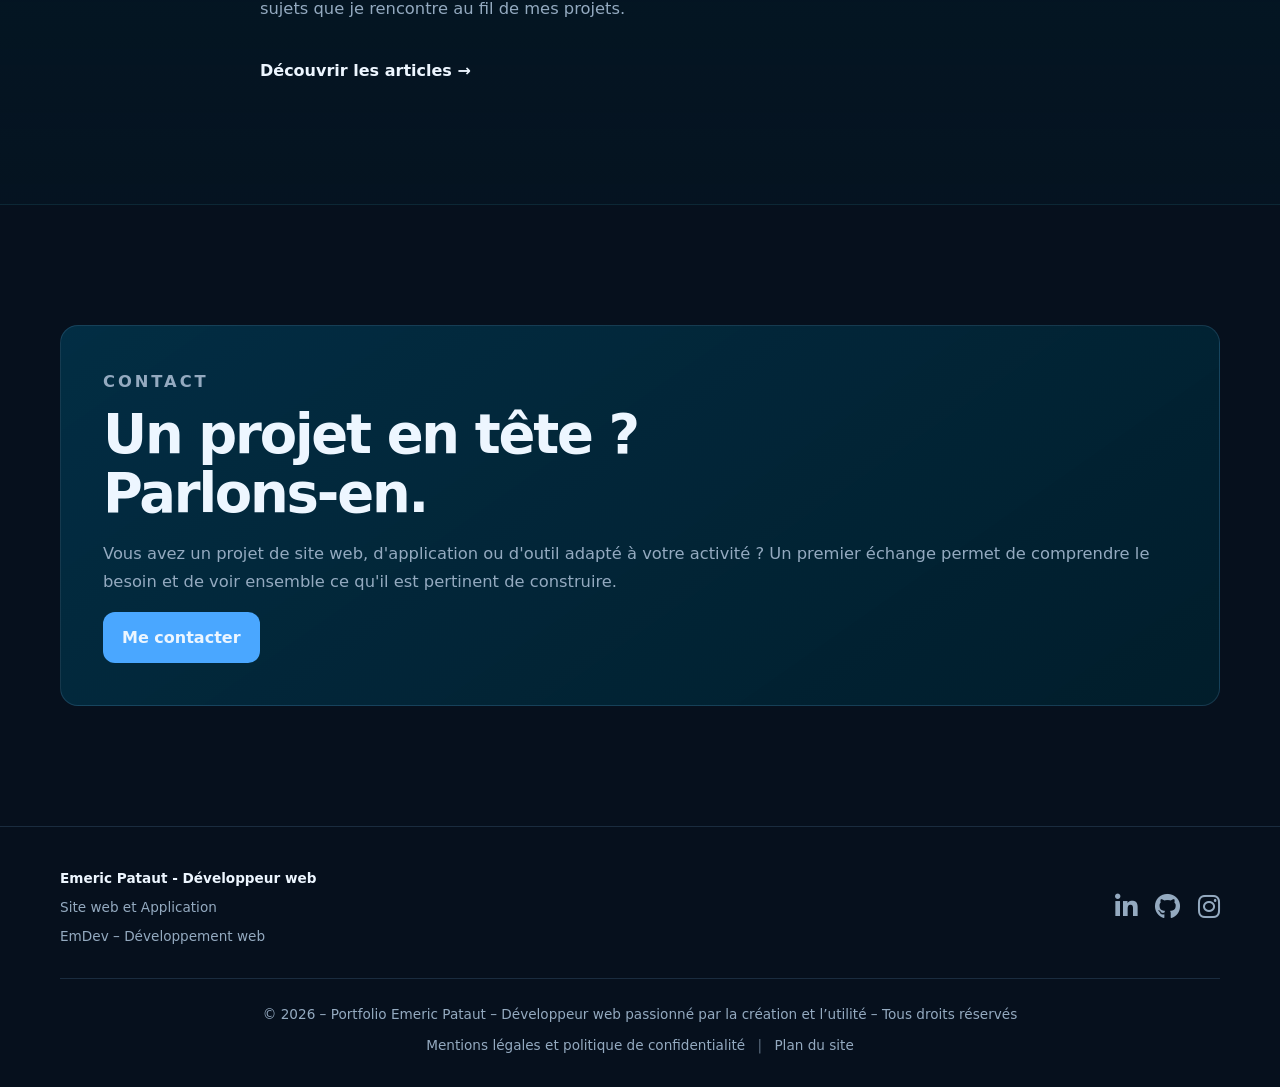
==== commit 446e0e2e: "feat: retouches ce que je construis" ====
--- a/index.html
+++ b/index.html
@@ -61,15 +61,13 @@
 
       <div class="two-grid">
         <article class="feature-card reveal">
-          <span class="number">01</span>
           <h3>Sites web</h3>
-          <p>Des sites pensés autour de leur objectif, de leur contenu, de leurs utilisateurs et de l'image de l'activité.</p>
+          <p>Des sites pensés pour répondre à un objectif précis : présenter une activité, développer une présence en ligne, informer, rassurer ou faciliter la prise de contact. Je développe avec une attention portée à l’accessibilité, au référencement et à l’adaptation à tous les écrans.</p>
         </article>
 
         <article class="feature-card reveal">
-          <span class="number">02</span>
           <h3>Applications</h3>
-          <p>Des applications et outils qui répondent à un usage précis, avec une attention portée à la logique, à l'interface et à l'expérience utilisateur.</p>
+          <p>Des applications et outils qui répondent à un usage précis, qu’il s’agisse d’un outil personnel ou d’une application destinée à ses utilisateurs, mon attention est portée à la logique, à l'interface et à l'expérience utilisateur.</p>
         </article>
       </div>
     </section>
--- a/css/style.css
+++ b/css/style.css
@@ -369,16 +369,10 @@
   min-height: 230px;
 }
 
-.number {
-  font-size: .78rem;
-  color: var(--blue);
-  font-weight: 800;
-}
-
 .feature-card h3,
 .project-card h3 {
   font-size: 1.6rem;
-  margin: 35px 0 10px;
+  margin: 15px 0 10px;
   letter-spacing: -.03em;
 }
 
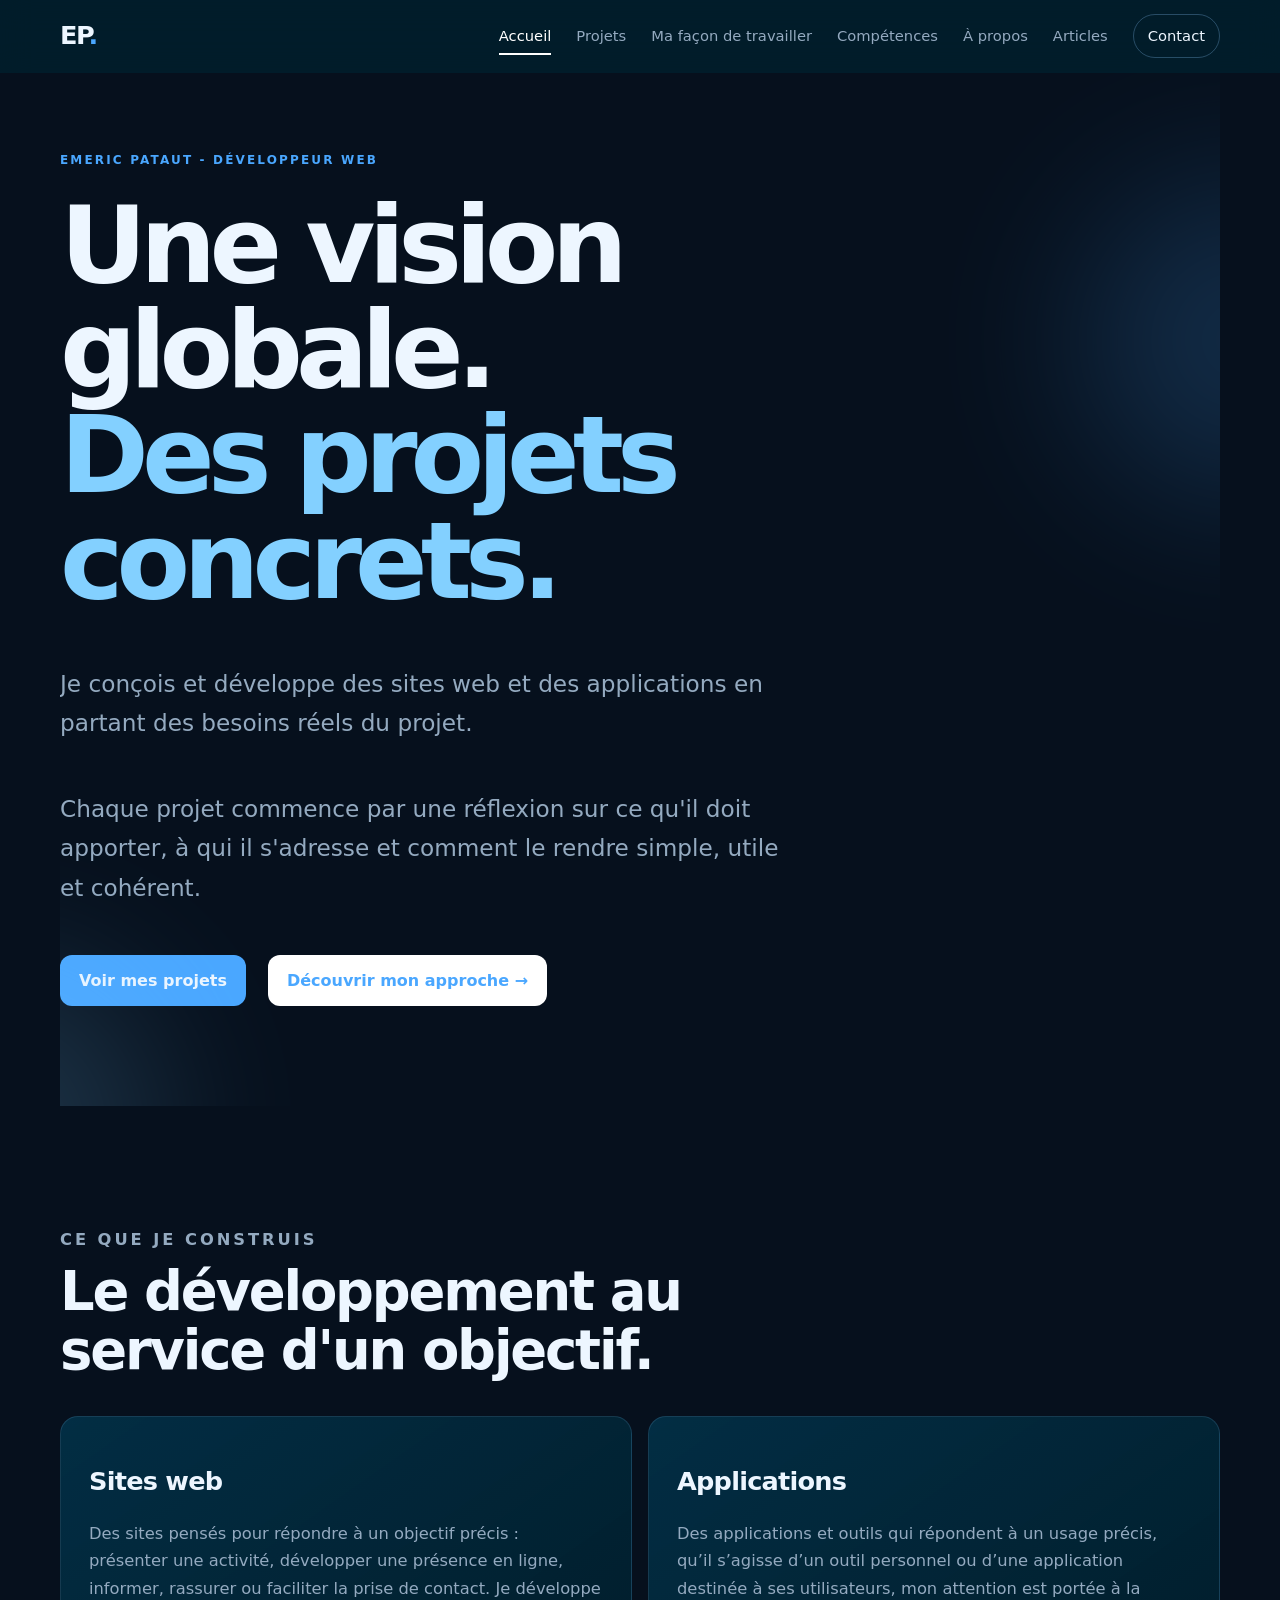
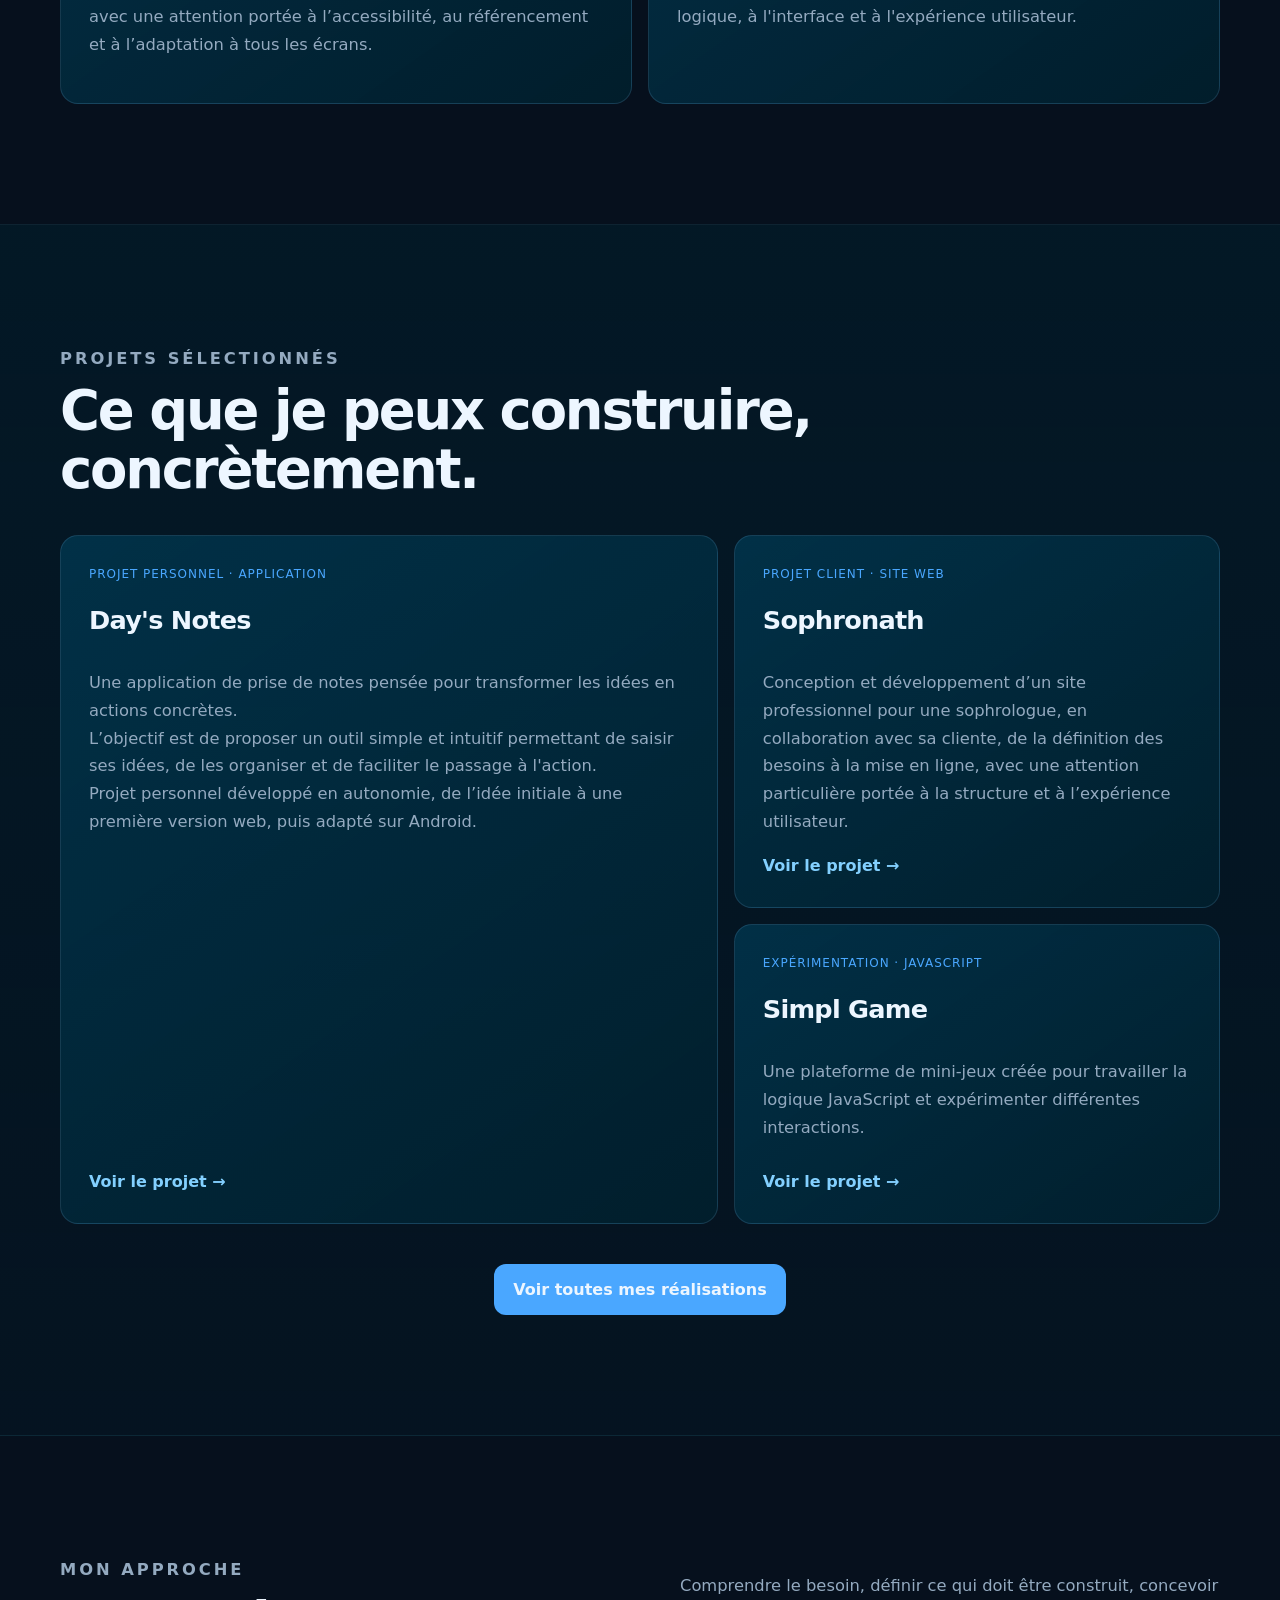
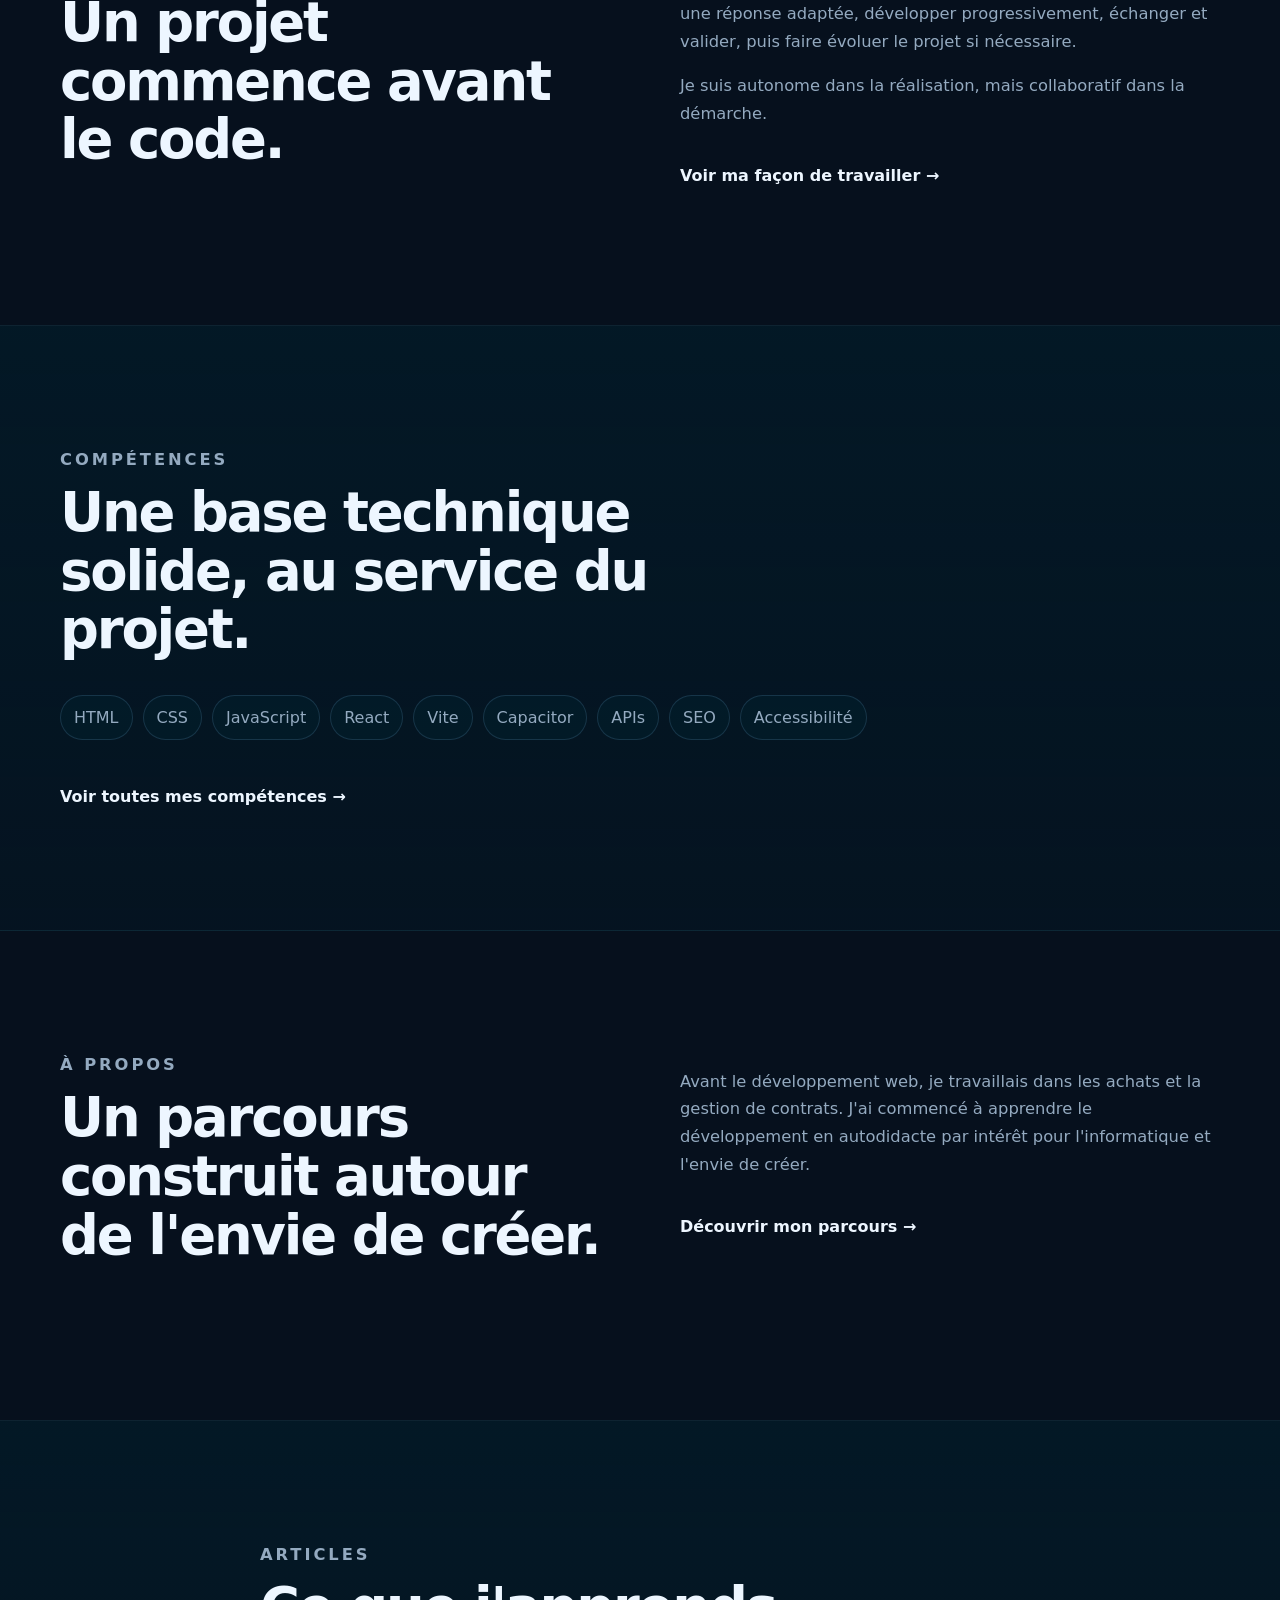
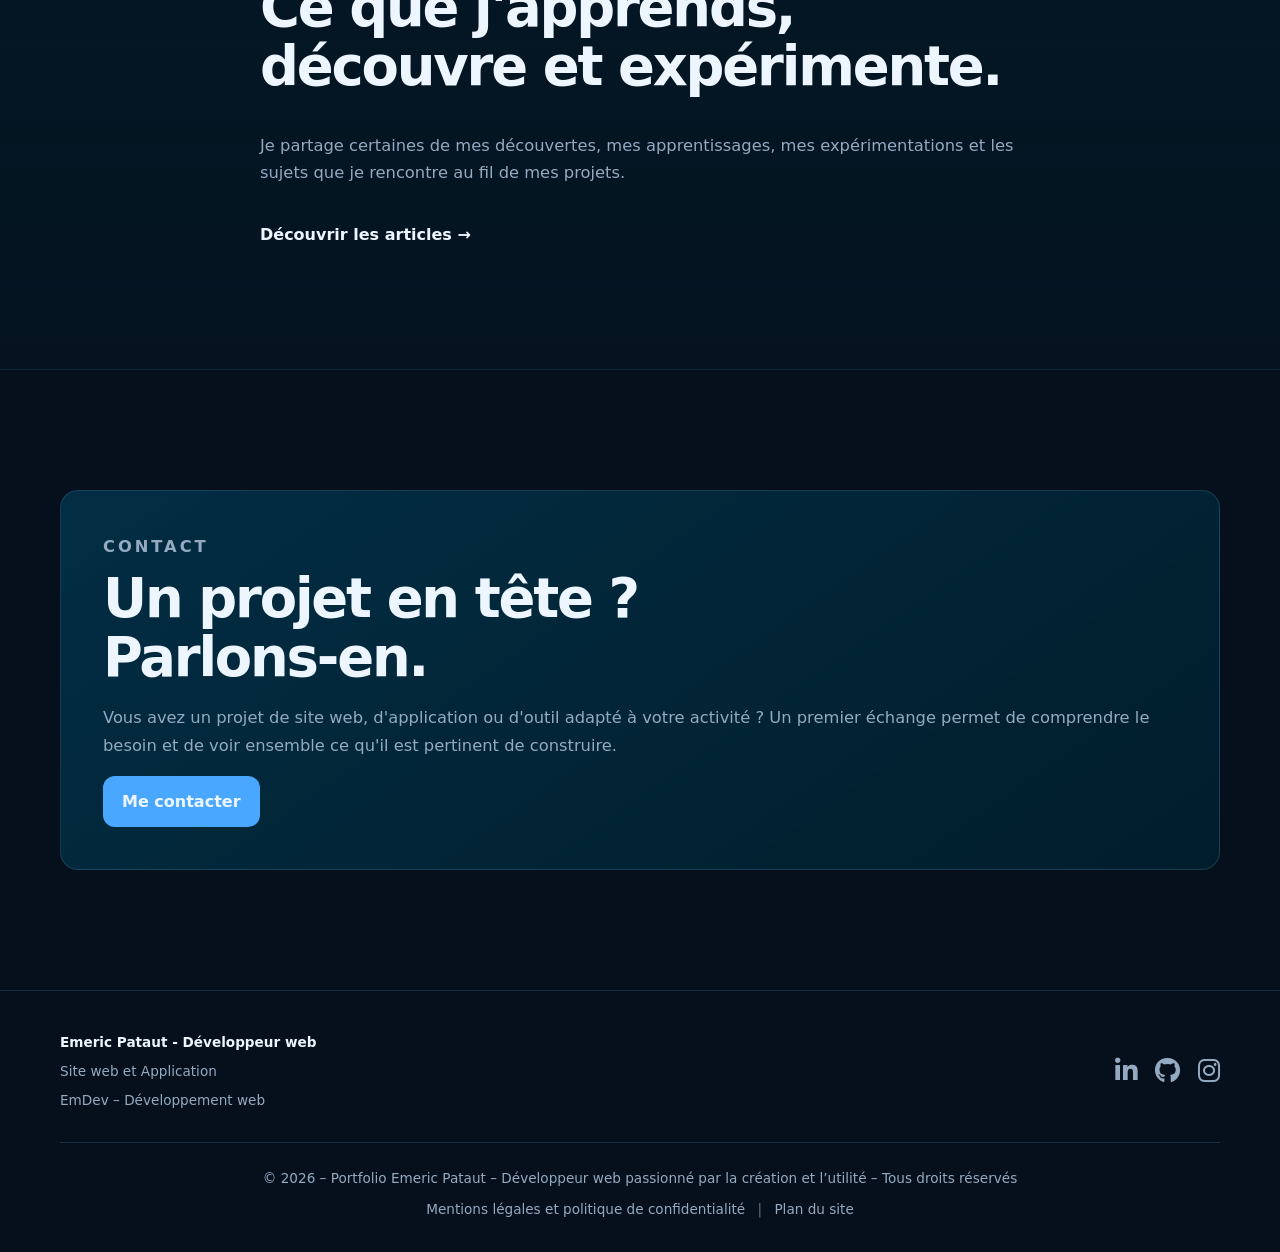
==== commit 72add991: "feat: retouches projets selectionnés" ====
--- a/index.html
+++ b/index.html
@@ -83,15 +83,15 @@
         <div class="projects-grid">
           <a class="project-card featured reveal" href="pages/days-notes.html">
             <span class="tag">Projet personnel · Application</span>
-            <h3>Days Notes</h3>
-            <p>Une application de prise de notes pensée pour passer de la note à l'action. Développée de A à Z pour le web puis portée sur Android.</p>
+            <h3>Day's Notes</h3>
+            <p>Une application de prise de notes pensée pour transformer les idées en actions concrètes. <br> L’objectif est de proposer un outil simple et intuitif permettant de saisir ses idées, de les organiser et de faciliter le passage à l'action. <br> Projet personnel développé en autonomie, de l’idée initiale à une première version web, puis adapté sur Android.</p>
             <span class="card-link">Voir le projet →</span>
           </a>
 
           <a class="project-card reveal" href="pages/sophronath.html">
             <span class="tag">Projet client · Site web</span>
             <h3>Sophronath</h3>
-            <p>Conception et développement d'un site pour une sophrologue, avec un travail autour du besoin, de la structure et de l'expérience utilisateur.</p>
+            <p>Conception et développement d’un site professionnel pour une sophrologue, en collaboration avec sa cliente, de la définition des besoins à la mise en ligne, avec une attention particulière portée à la structure et à l’expérience utilisateur.</p>
             <span class="card-link">Voir le projet →</span>
           </a>
 
@@ -102,6 +102,9 @@
             <span class="card-link">Voir le projet →</span>
           </a>
         </div>
+          <div class="section-actions reveal">
+            <a class="button" href="pages/projets.html">Voir toutes mes réalisations</a>
+          </div>
       </div>
     </section>
 
--- a/css/style.css
+++ b/css/style.css
@@ -394,6 +394,12 @@
   font-weight: 700;
 }
 
+.section-actions {
+  display: flex;
+  justify-content: center;
+  margin-top: 40px;
+}
+
 .tag {
   font-size: .75rem;
   color: var(--blue);
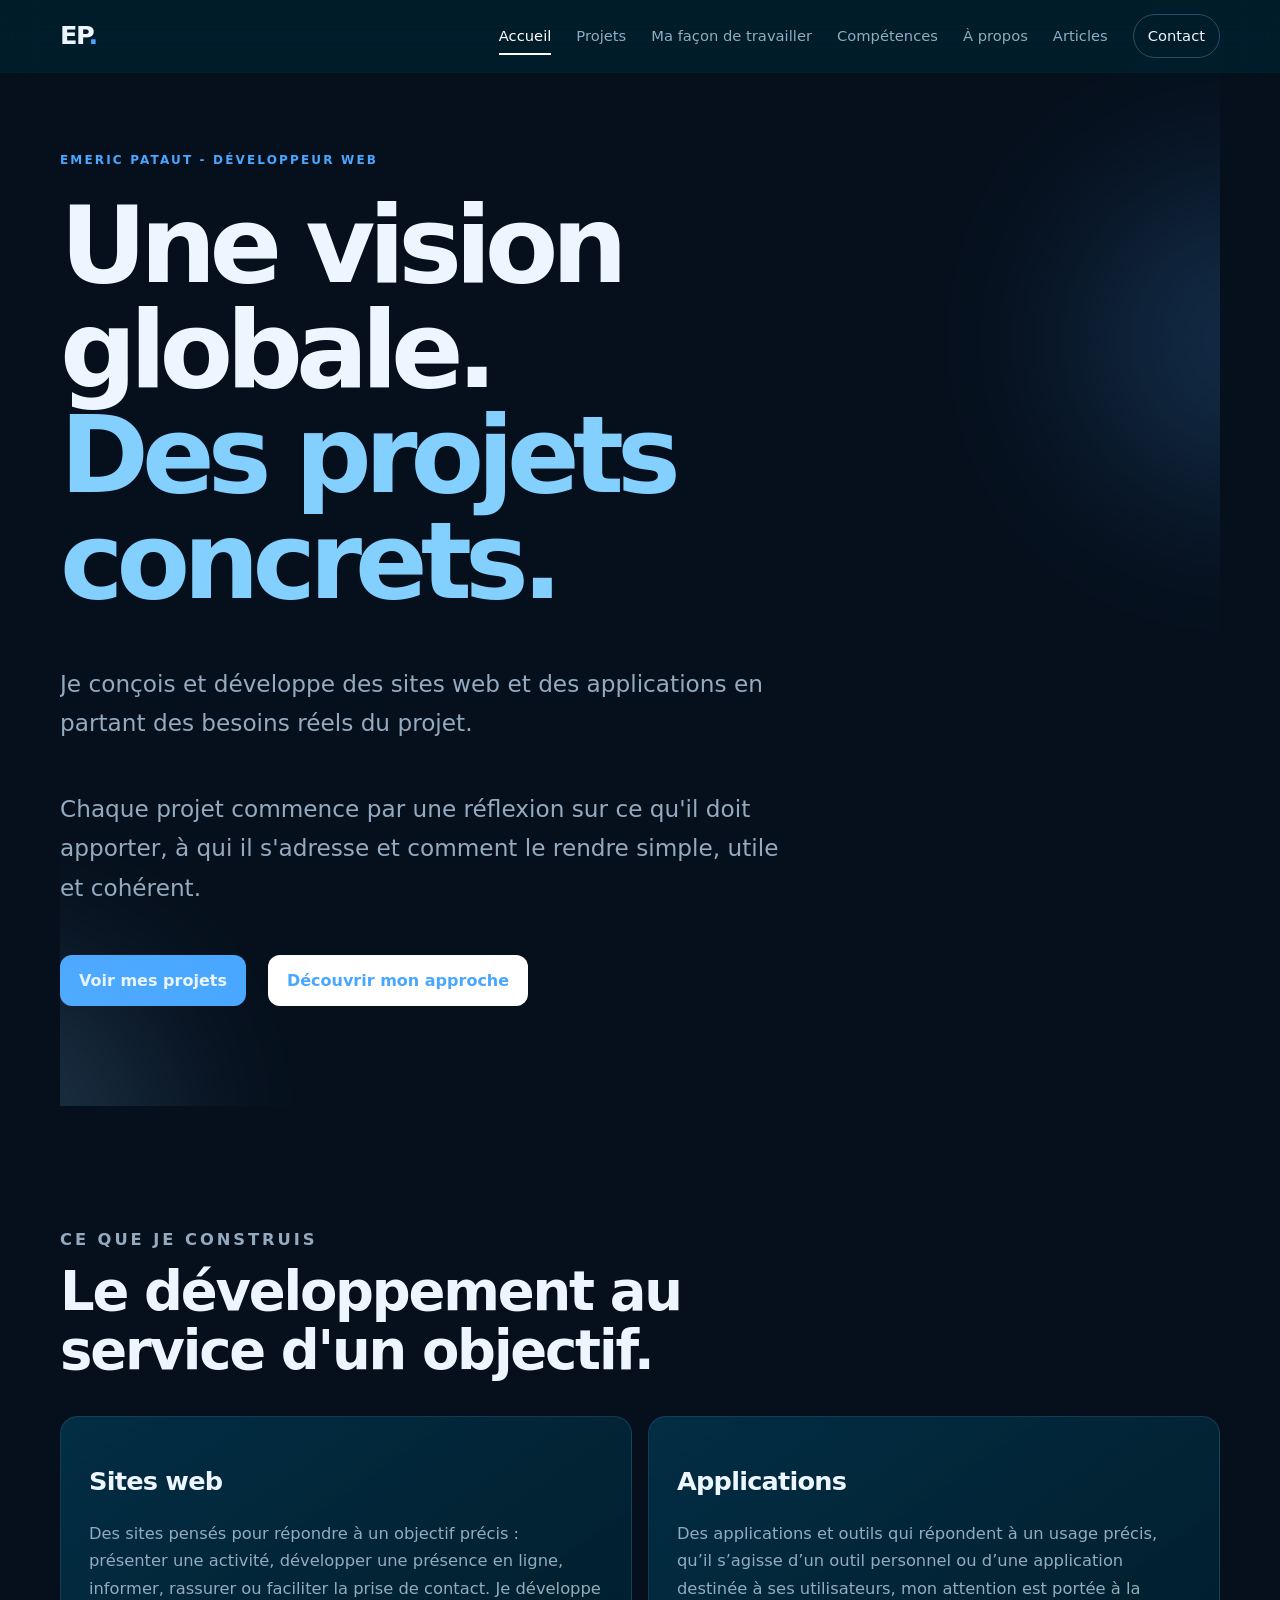
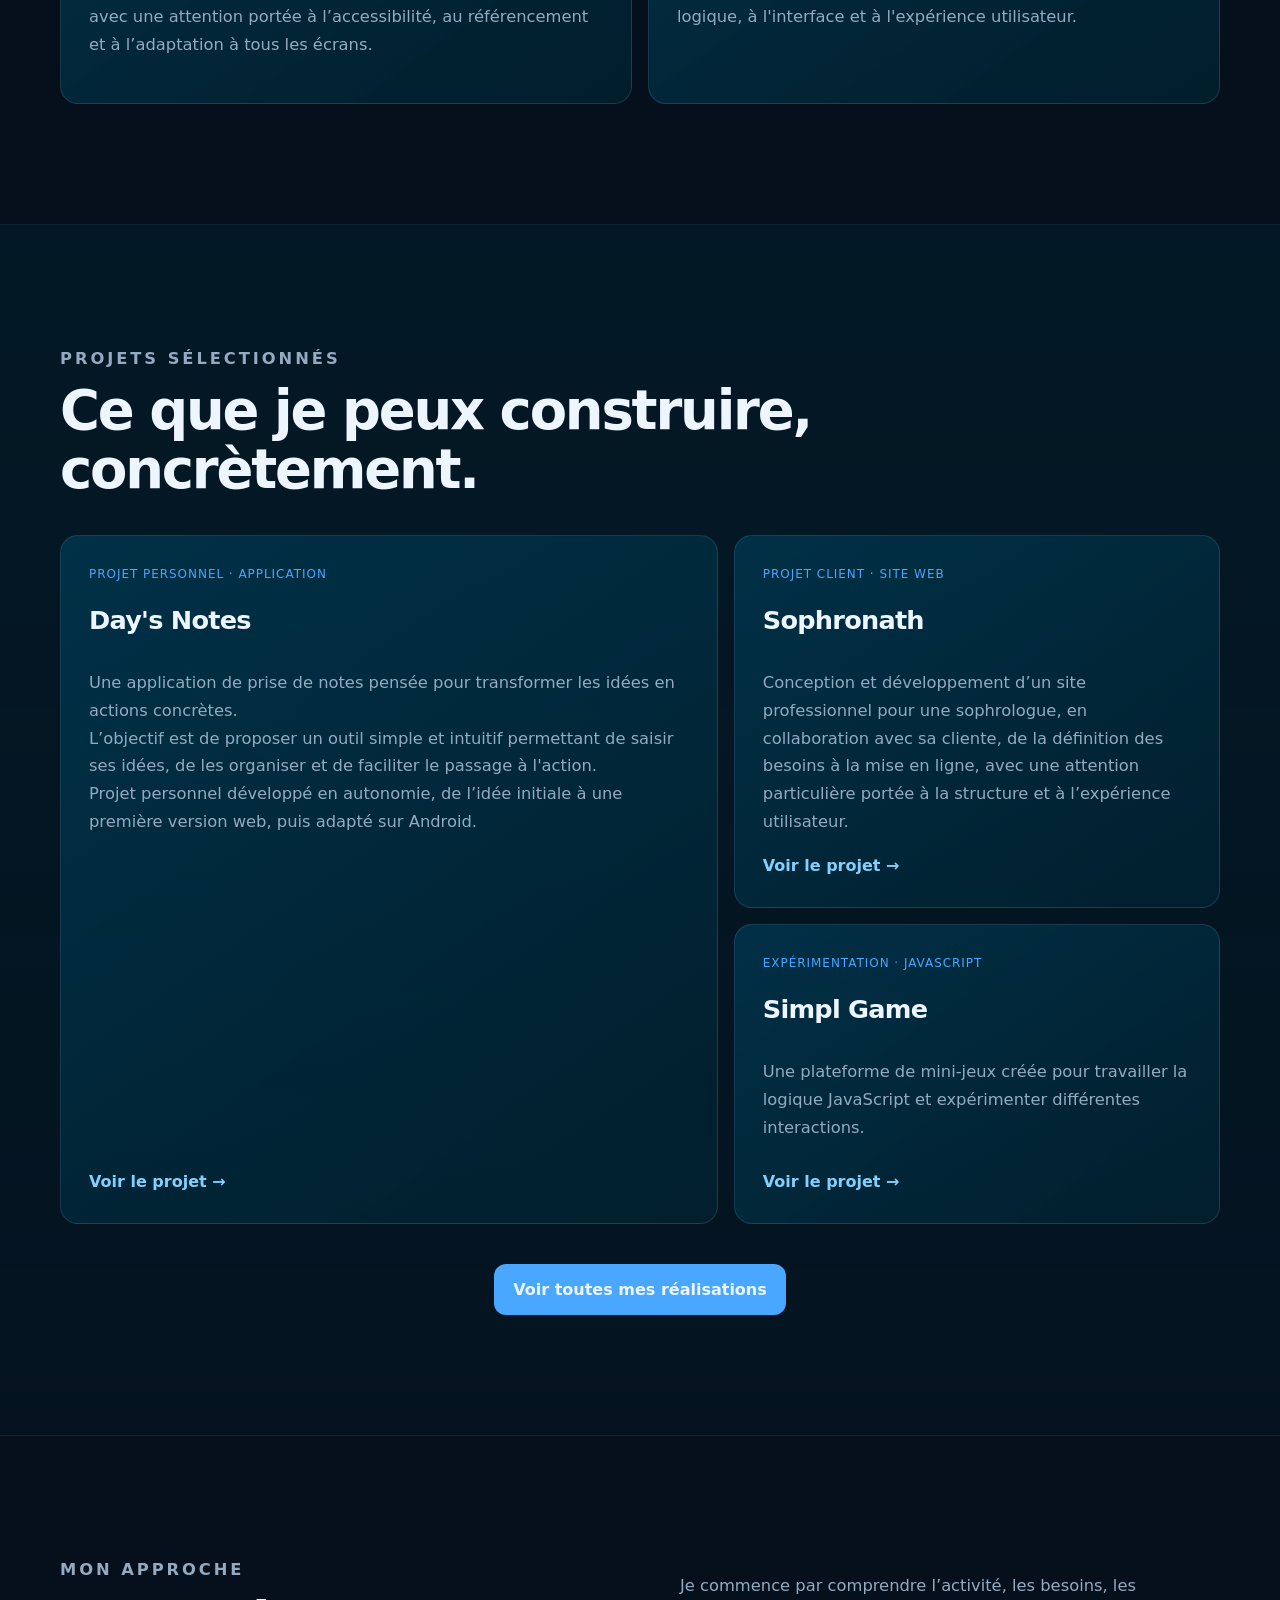
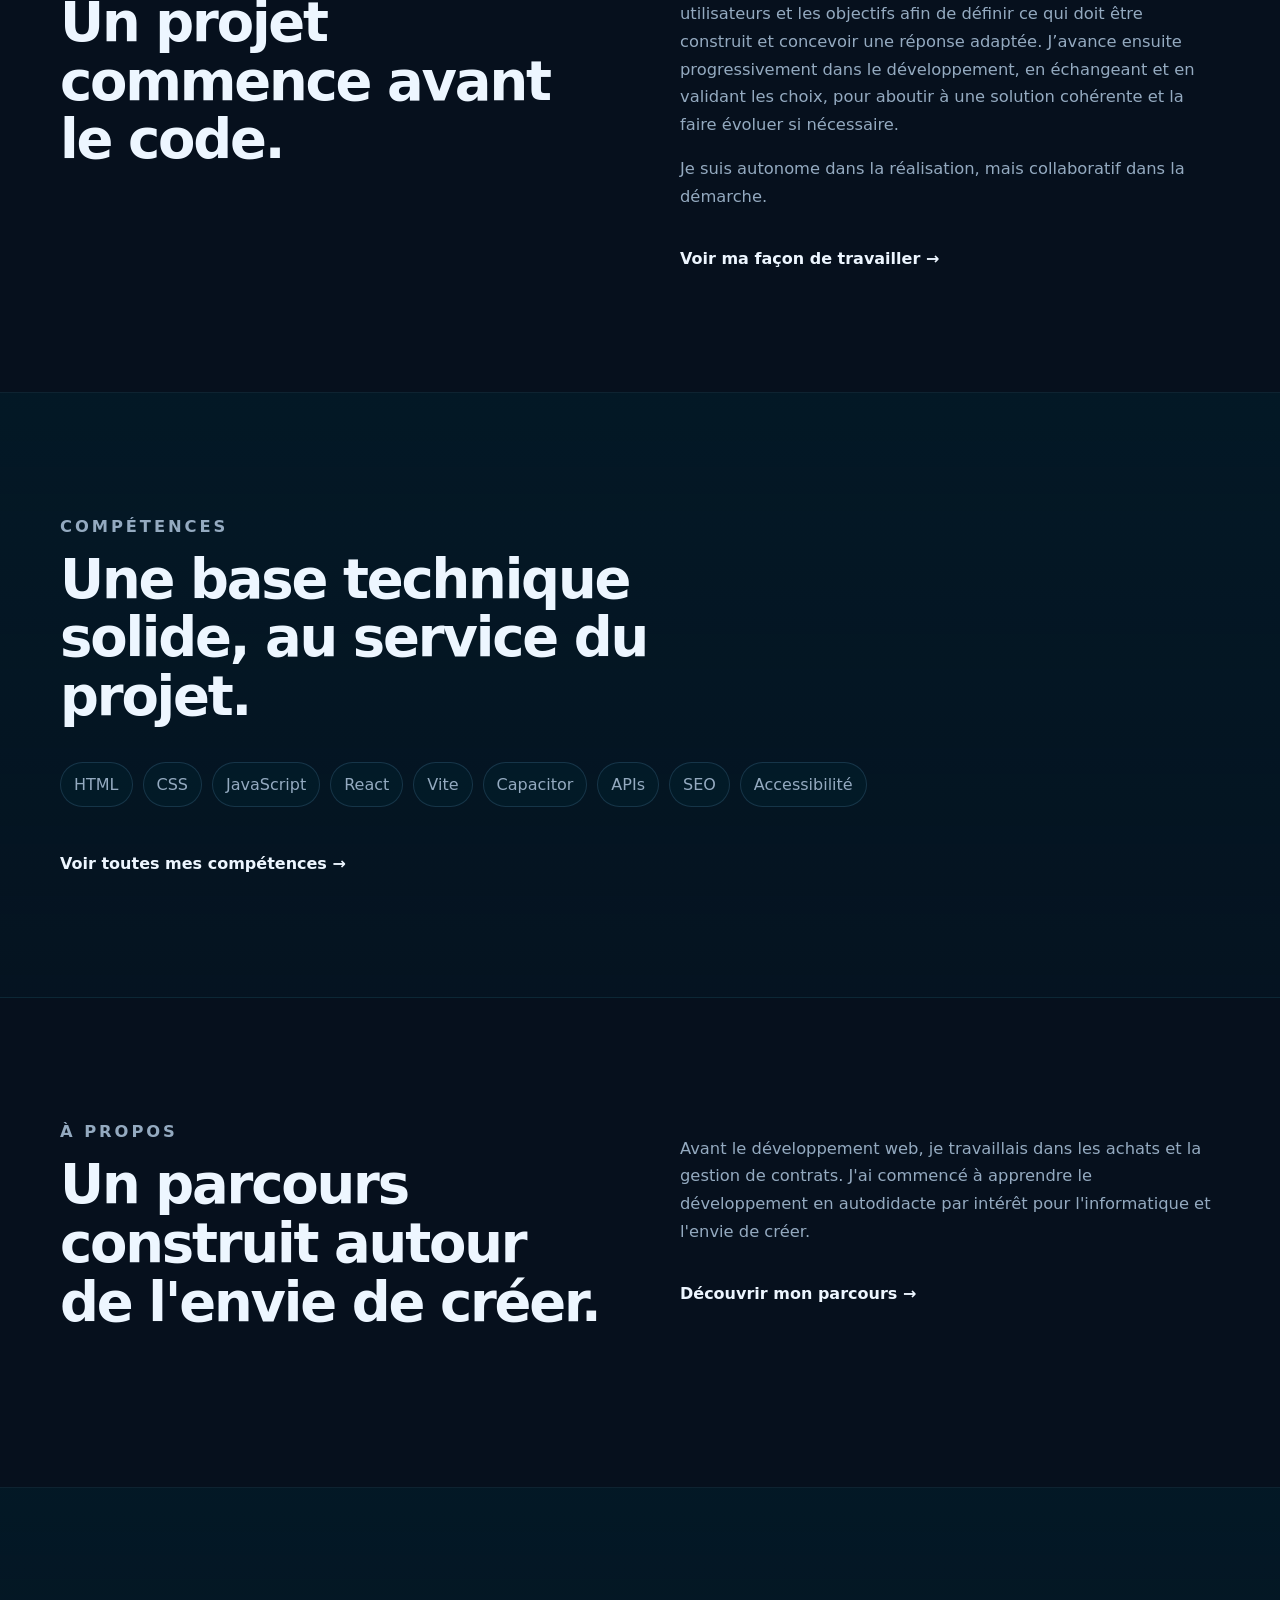
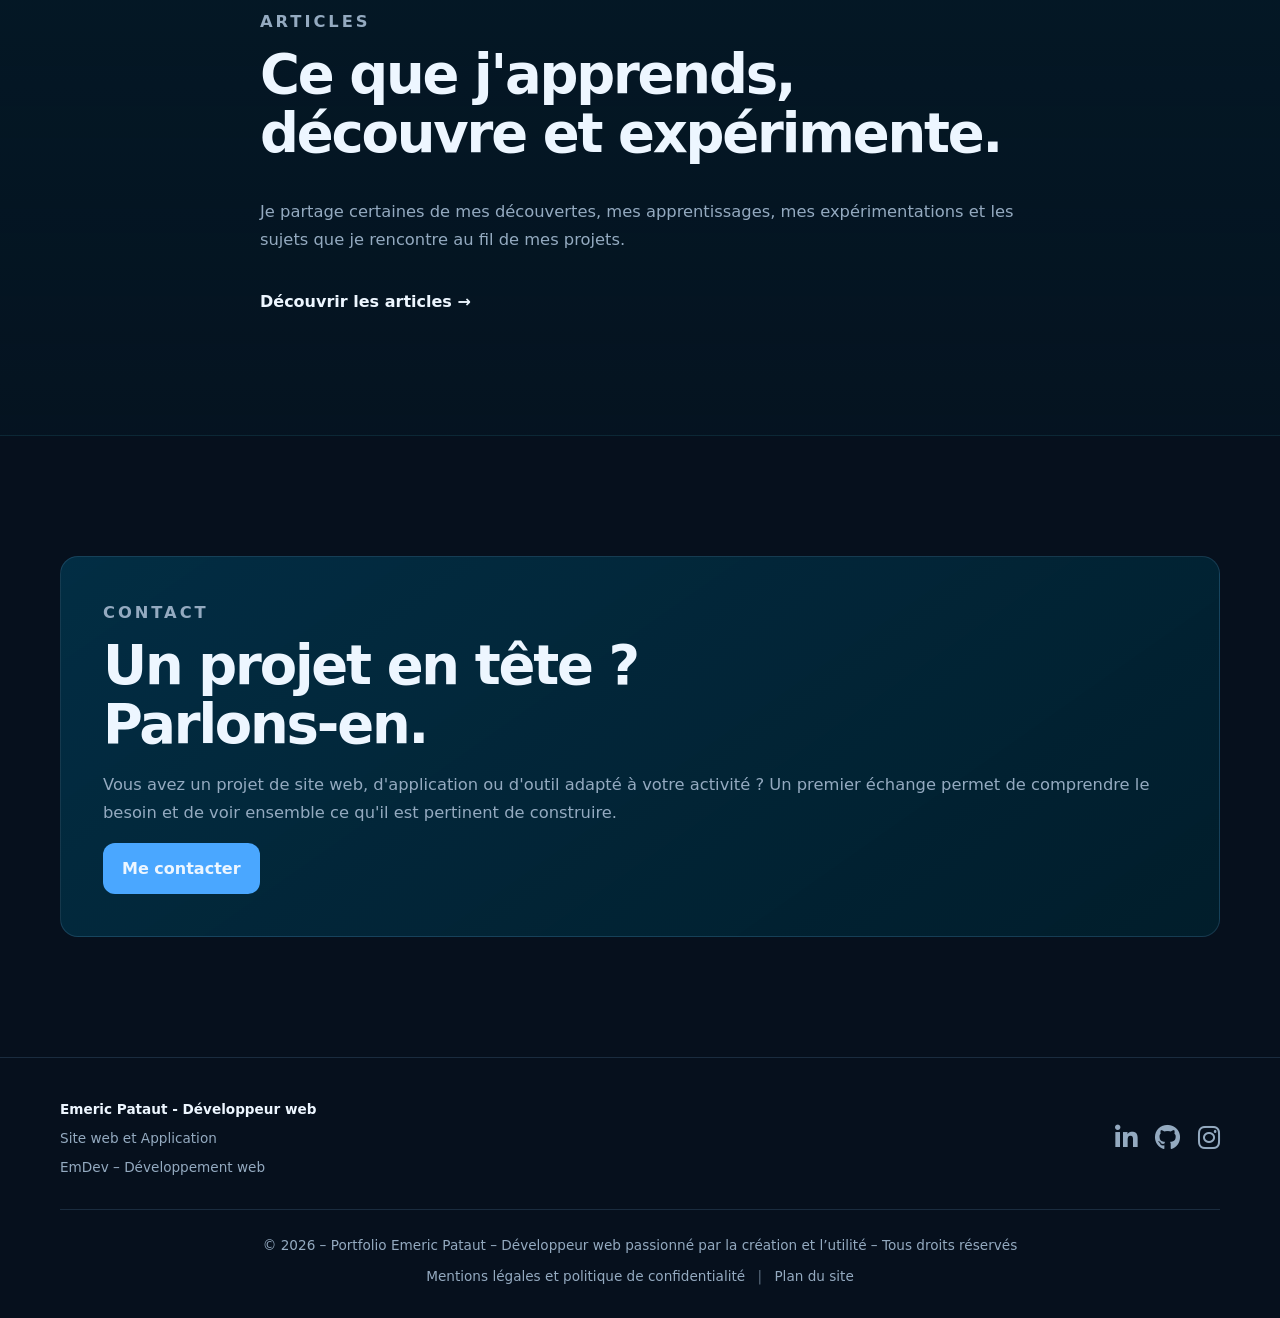
==== commit 47d27166: "feat: retouches mon approche" ====
--- a/index.html
+++ b/index.html
@@ -48,7 +48,7 @@
 
       <div class="hero-actions reveal">
         <a class="button" href="pages/projets.html">Voir mes projets</a>
-        <a class="button button-light" href="pages/methode.html">Découvrir mon approche →</a>
+        <a class="button button-light" href="pages/methode.html">Découvrir mon approche</a>
       </div>
     </section>
 
@@ -117,7 +117,7 @@
         </div>
 
         <div class="reveal">
-          <p>Comprendre le besoin, définir ce qui doit être construit, concevoir une réponse adaptée, développer progressivement, échanger et valider, puis faire évoluer le projet si nécessaire.</p>
+          <p>Je commence par comprendre l’activité, les besoins, les utilisateurs et les objectifs afin de définir ce qui doit être construit et concevoir une réponse adaptée. J’avance ensuite progressivement dans le développement, en échangeant et en validant les choix, pour aboutir à une solution cohérente et la faire évoluer si nécessaire.</p>
           <p>Je suis autonome dans la réalisation, mais collaboratif dans la démarche.</p>
           <a class="text-link" href="pages/methode.html">Voir ma façon de travailler →</a>
         </div>
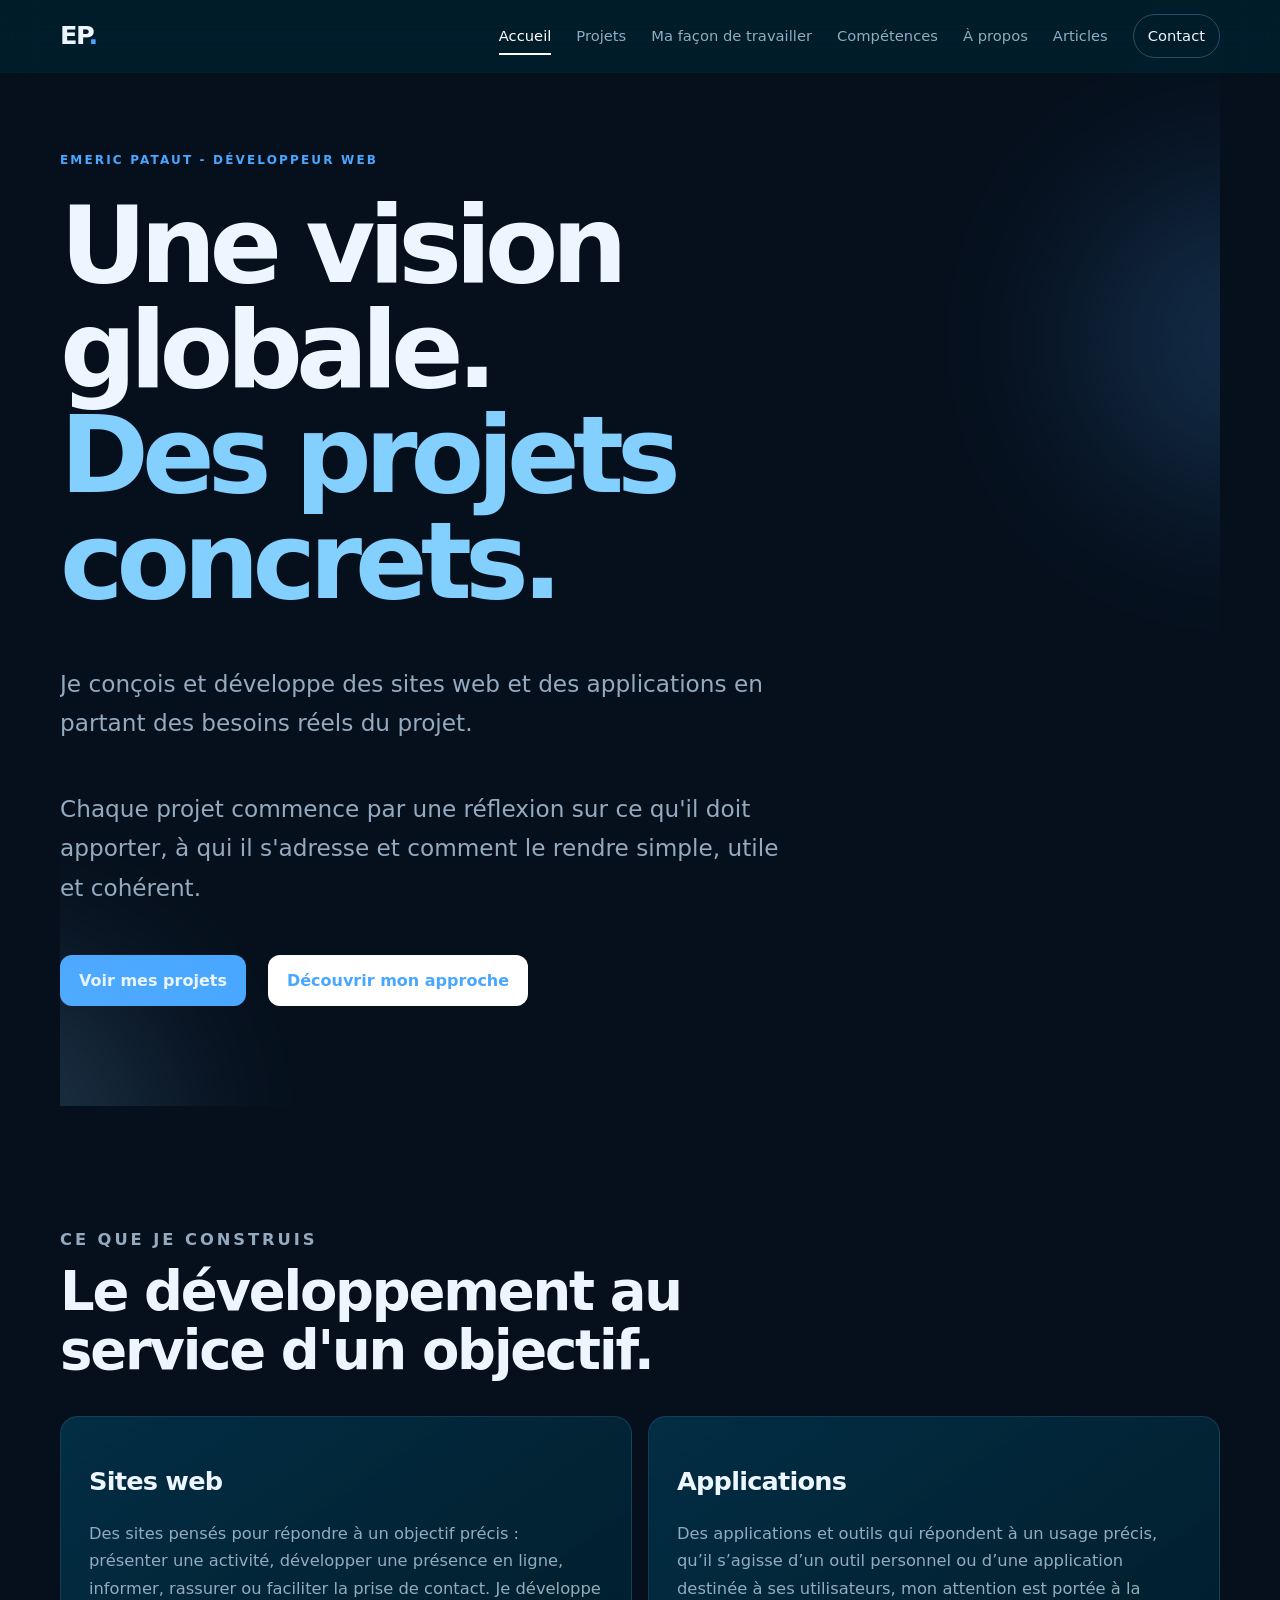
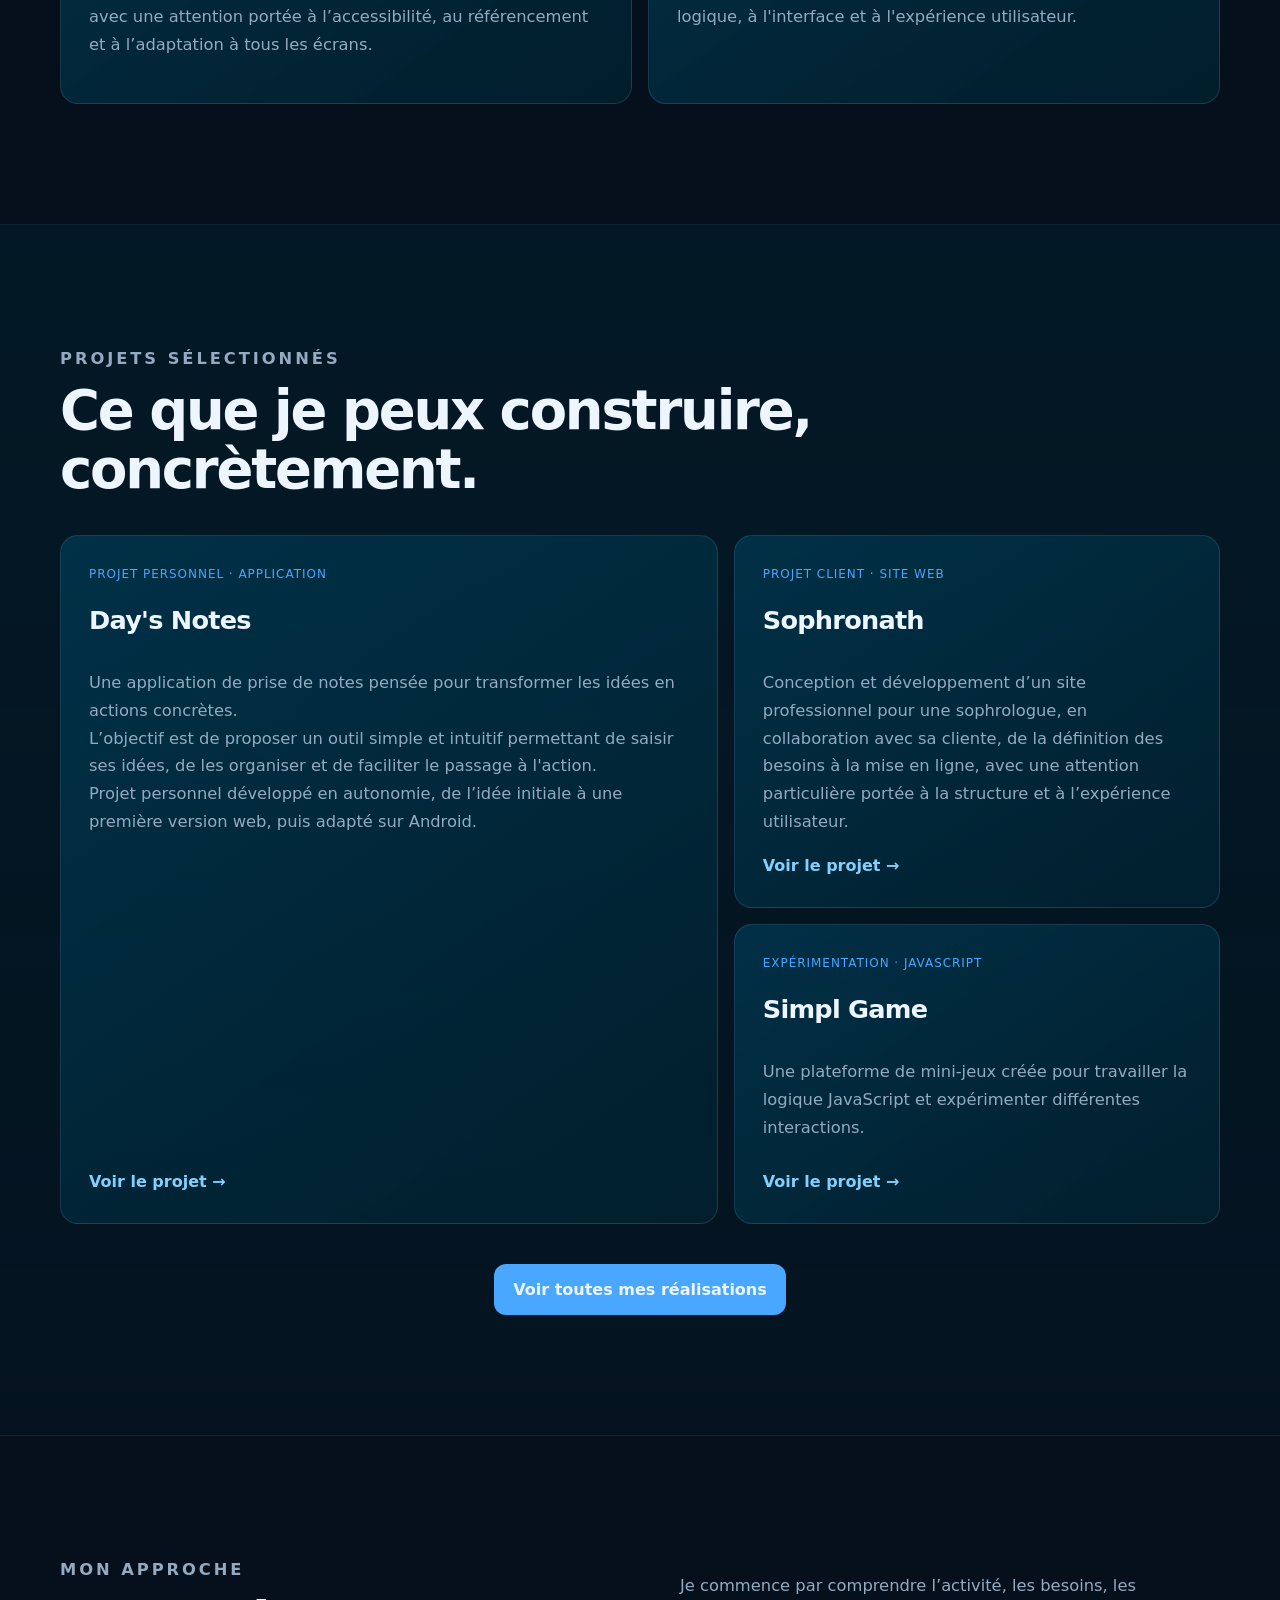
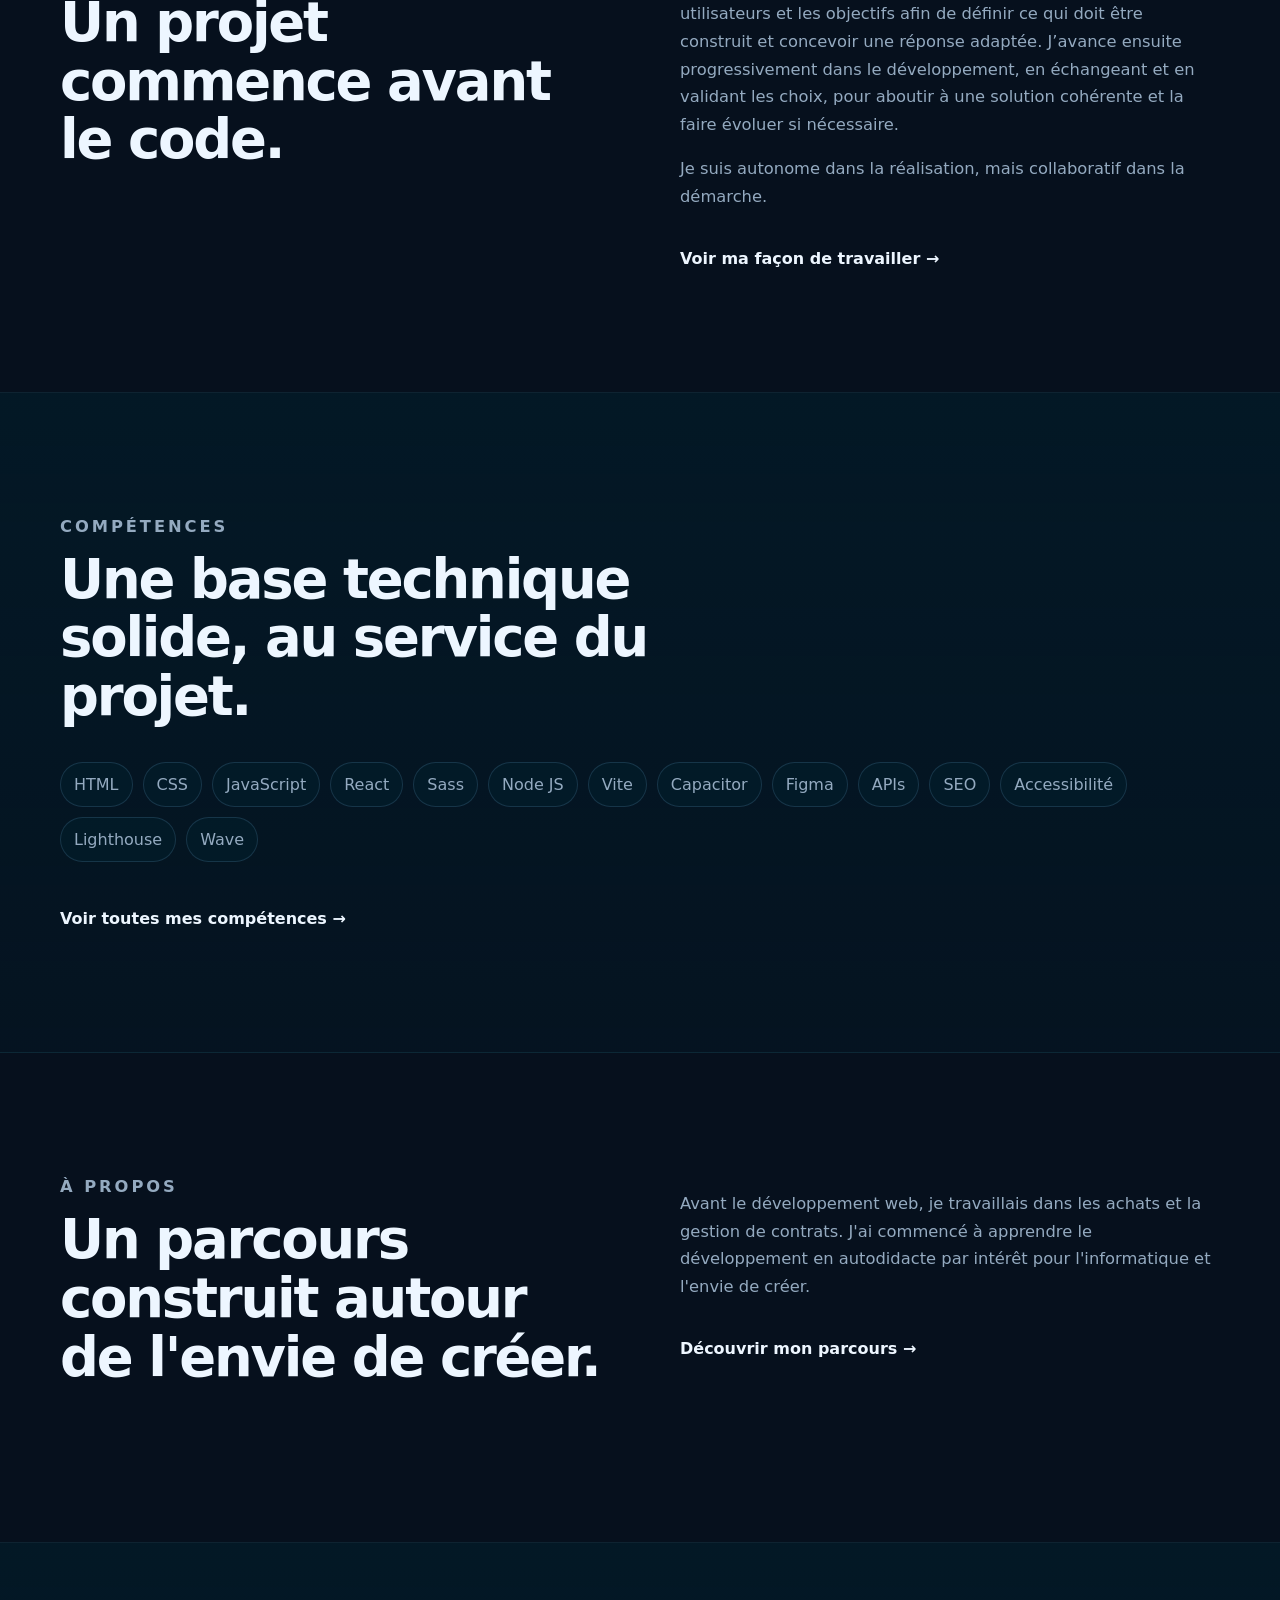
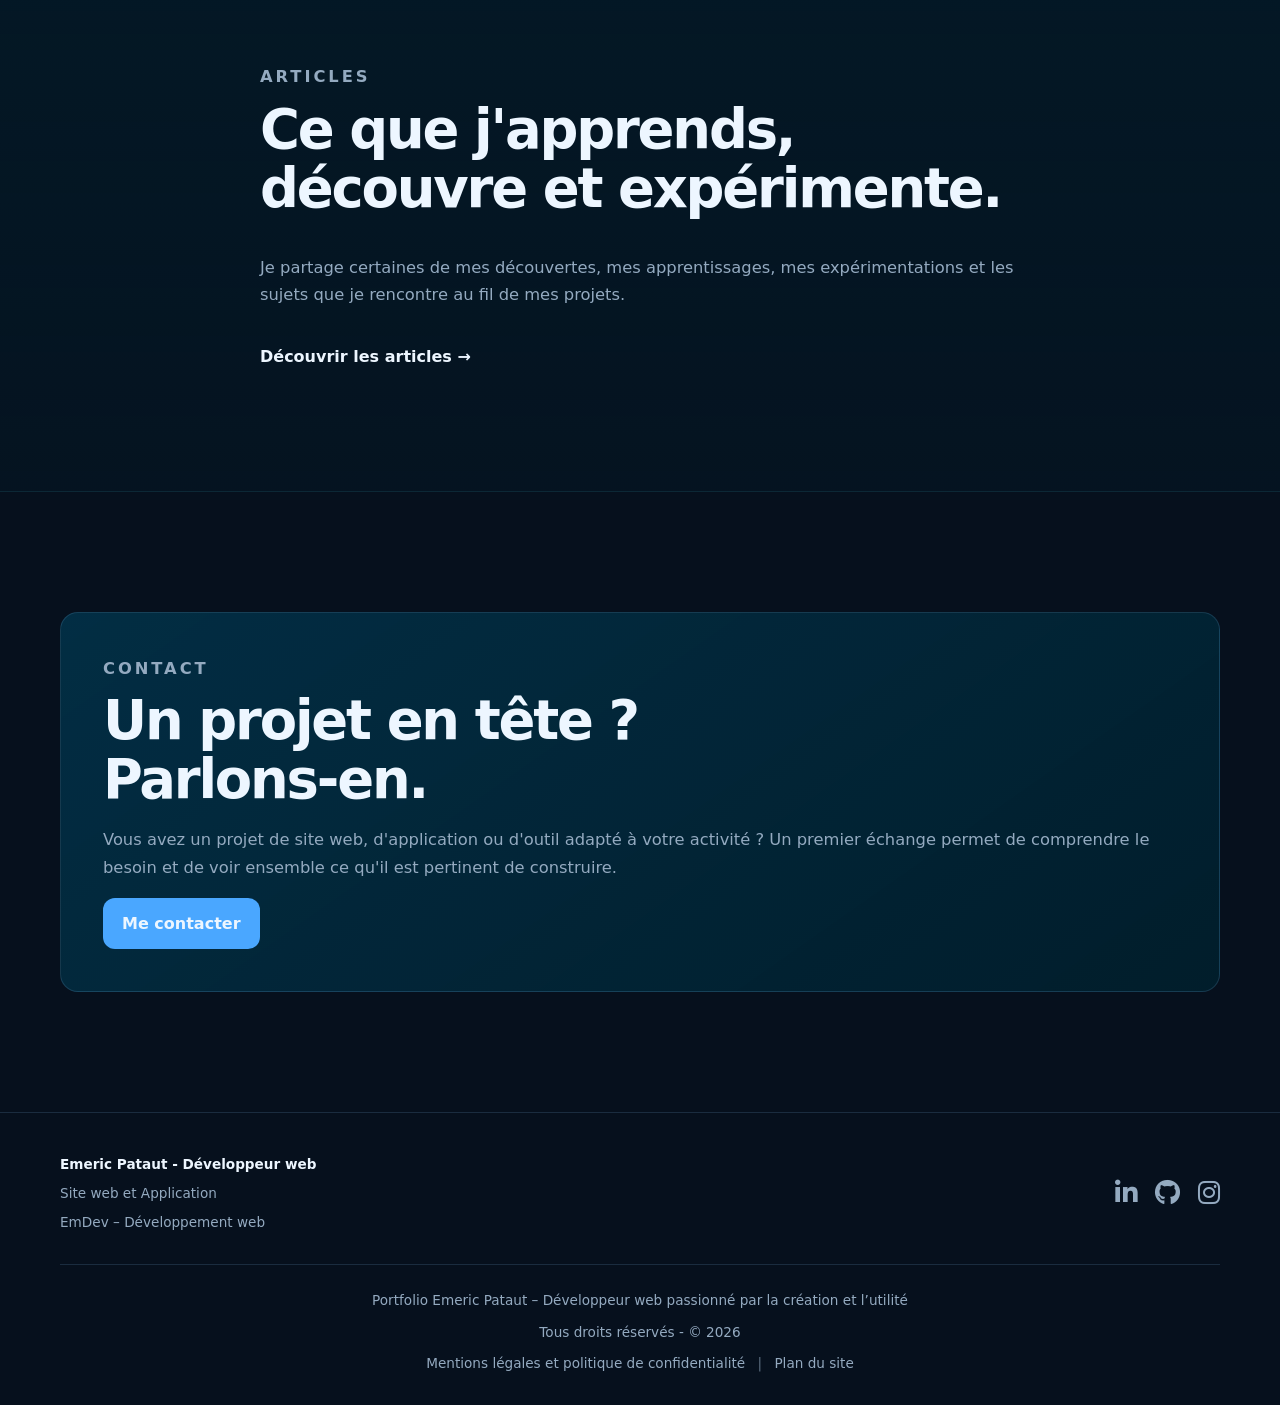
==== commit 34611e56: "feat: retouche compétence et ajustement footer" ====
--- a/index.html
+++ b/index.html
@@ -137,11 +137,16 @@
           <span>CSS</span>
           <span>JavaScript</span>
           <span>React</span>
+          <span>Sass</span>
+          <span>Node JS</span>
           <span>Vite</span>
           <span>Capacitor</span>
+          <span>Figma</span>
           <span>APIs</span>
           <span>SEO</span>
           <span>Accessibilité</span>
+          <span>Lighthouse</span>
+          <span>Wave</span>
         </div>
 
         <a class="text-link reveal" href="pages/competences.html">Voir toutes mes compétences →</a>
@@ -224,7 +229,8 @@
 
     <!-- Partie 2 : mentions -->
     <div class="footer-bottom">
-      <p>© <span data-year></span> – Portfolio Emeric Pataut – Développeur web passionné par la création et l’utilité – Tous droits réservés</p>
+      <p>Portfolio Emeric Pataut – Développeur web passionné par la création et l’utilité</p>
+      <p>Tous droits réservés - © <span data-year></span></p>
       <p>
         <a href="mentions-legales.html">Mentions légales et politique de confidentialité</a>
         <span class="footer-sep">|</span>
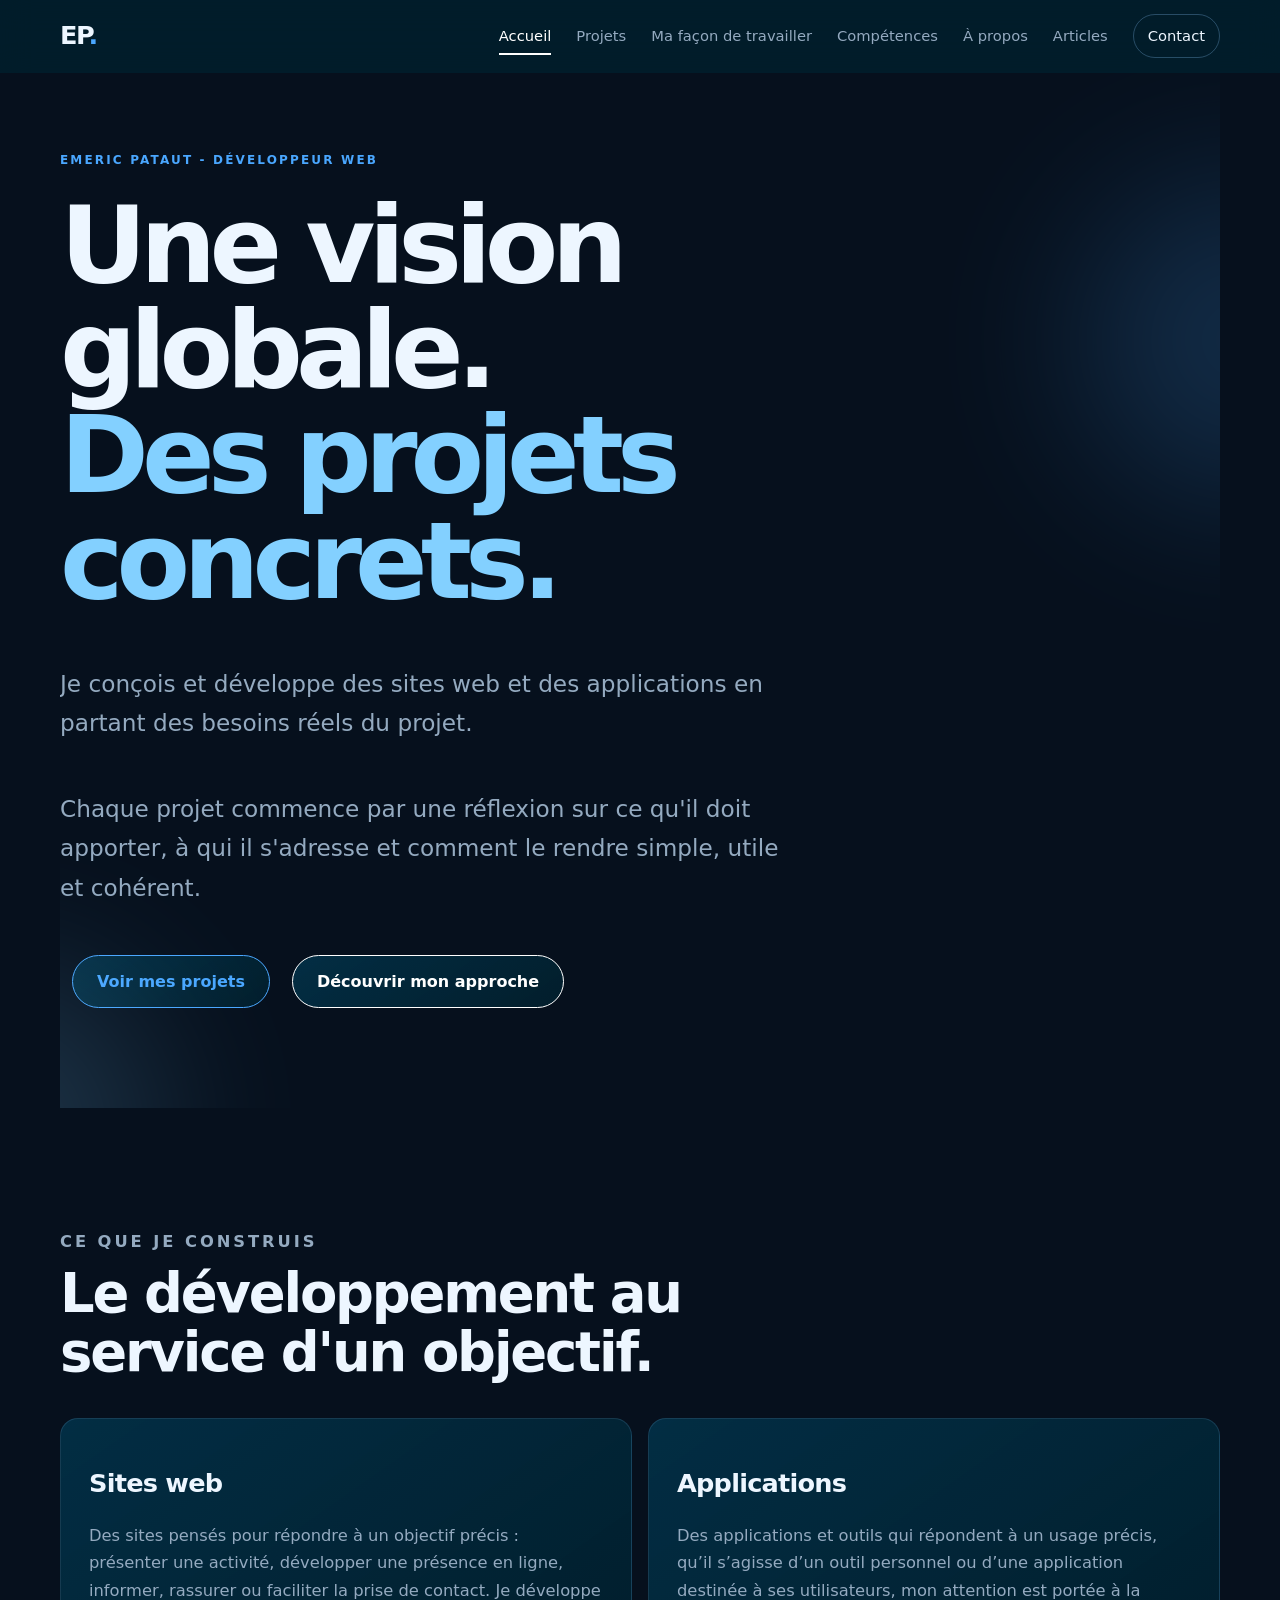
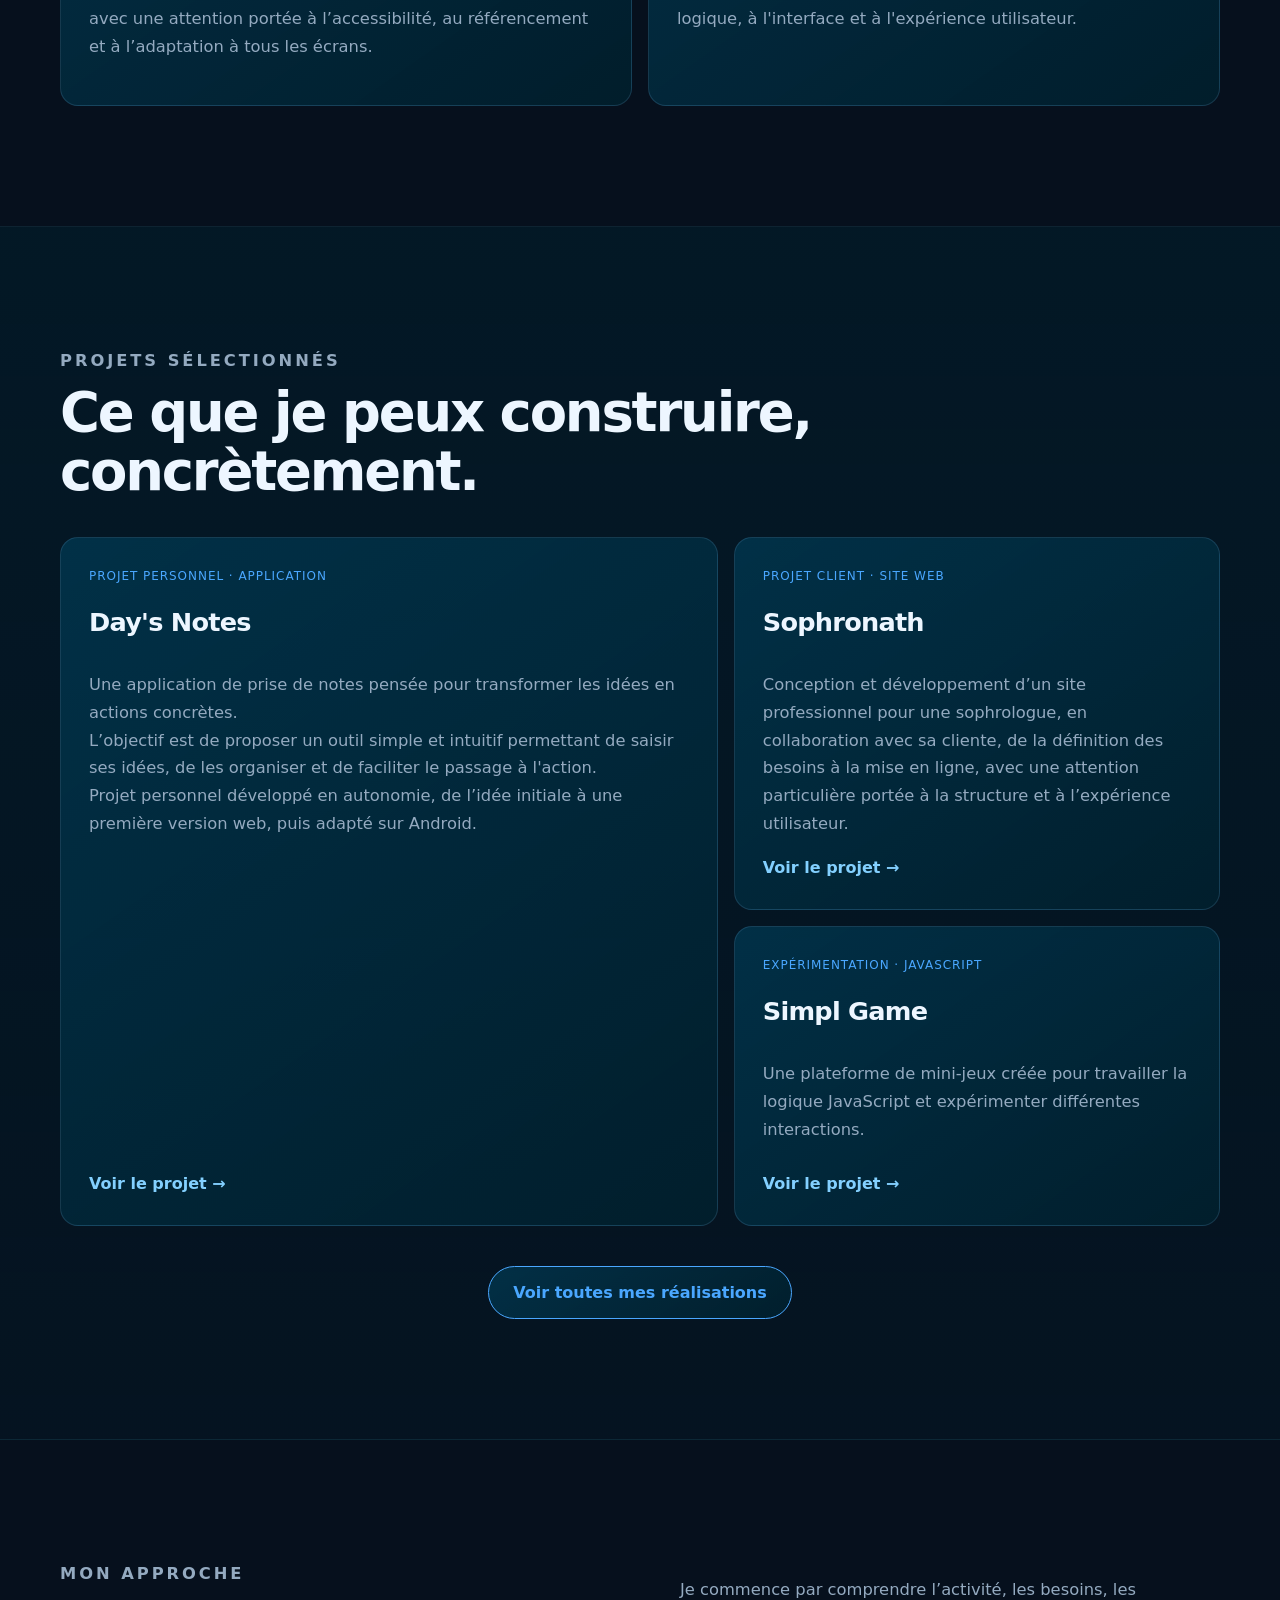
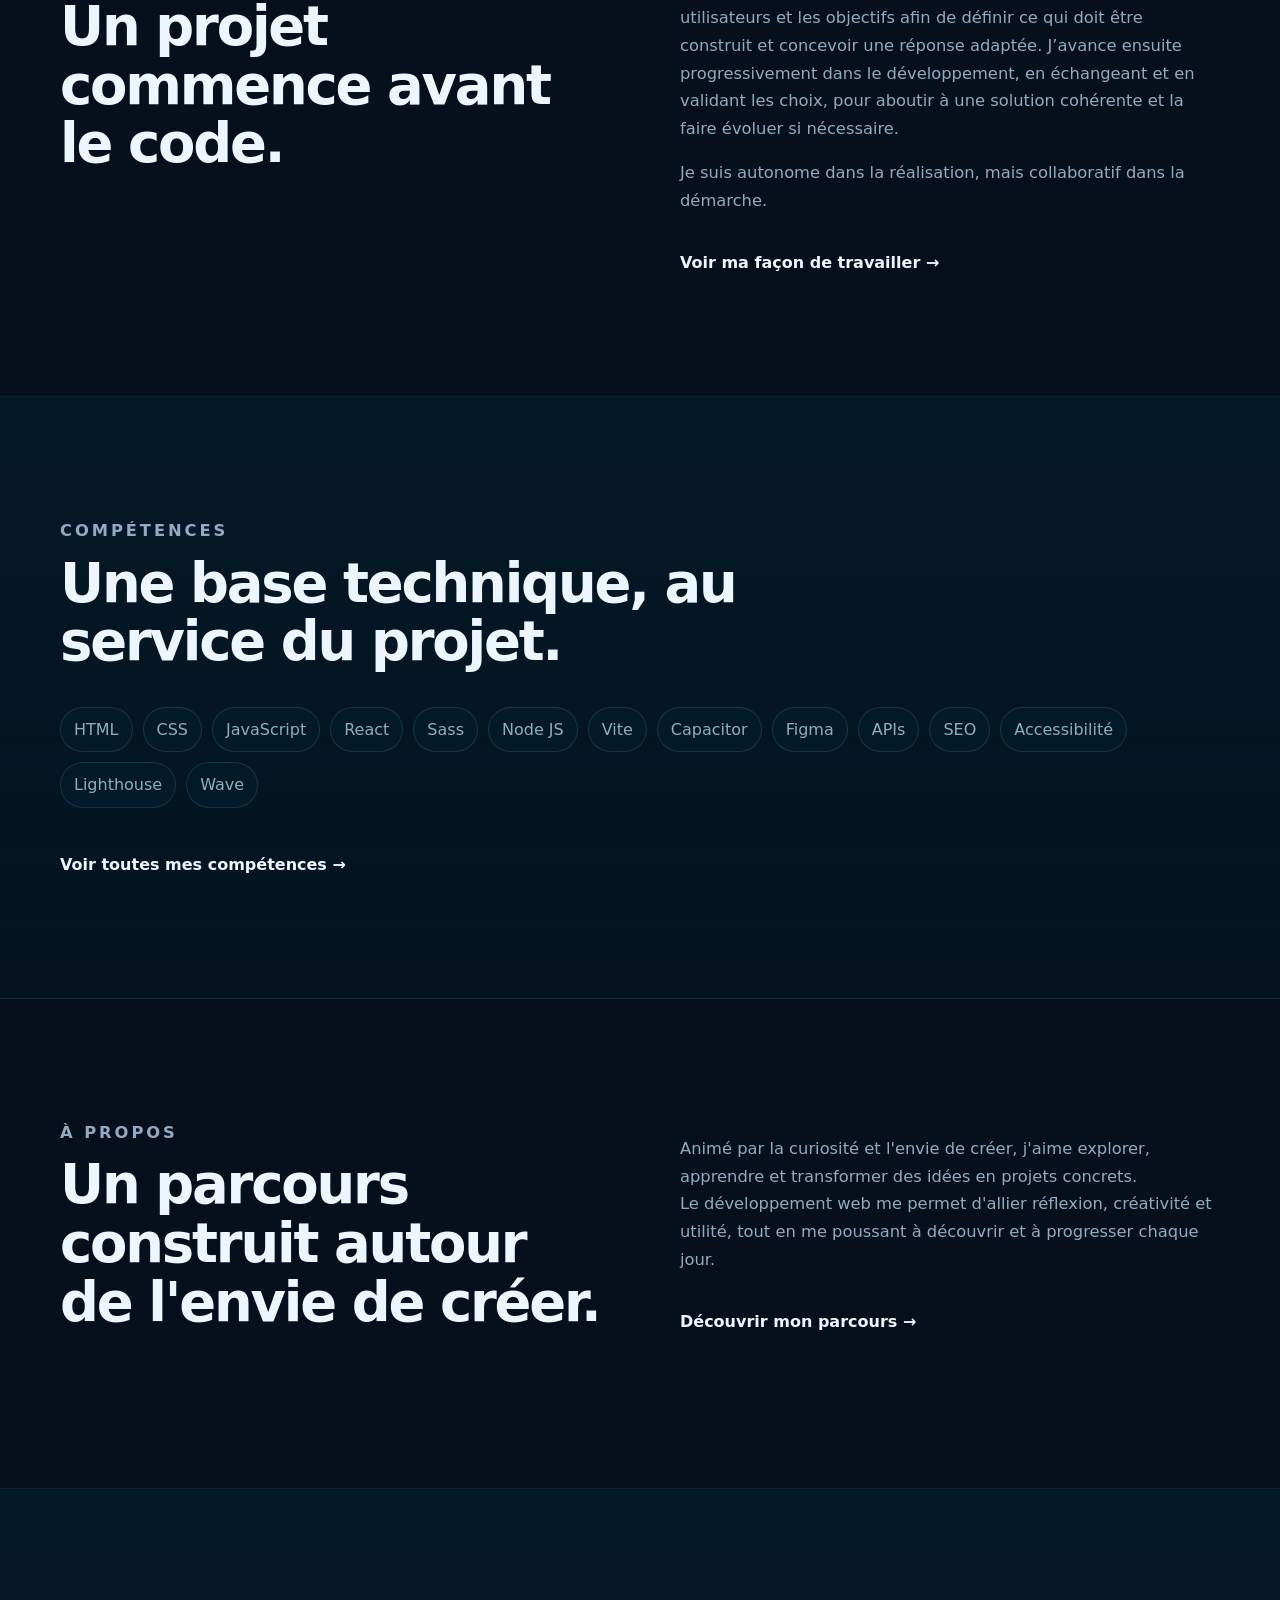
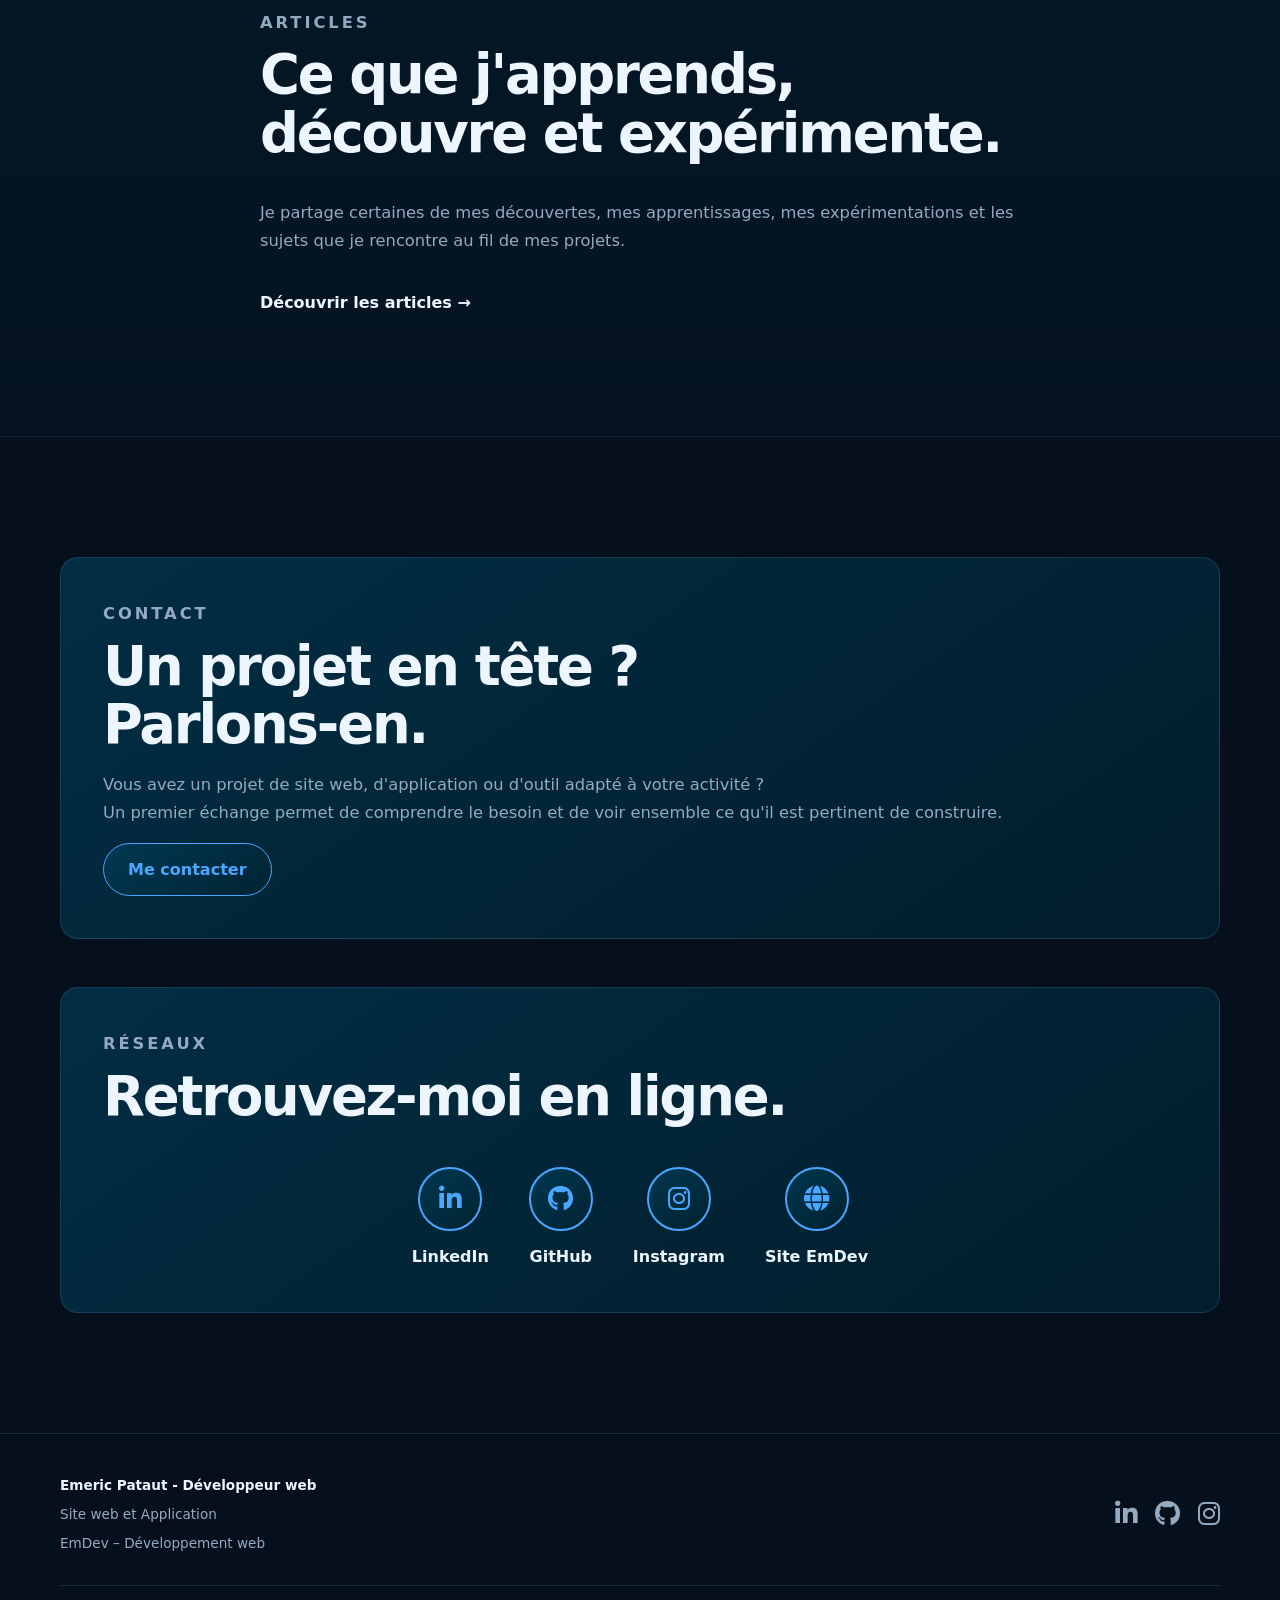
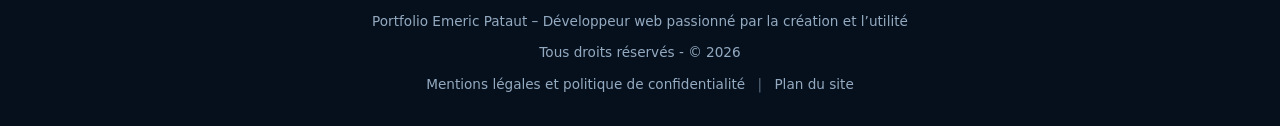
==== commit 9578b7c5: "feat: retouches globales page accueil" ====
--- a/index.html
+++ b/index.html
@@ -129,7 +129,7 @@
       <div class="container">
         <div class="section-heading reveal">
           <p class="eyebrow">Compétences</p>
-          <h2>Une base technique solide, au service du projet.</h2>
+          <h2>Une base technique, au service du projet.</h2>
         </div>
 
         <div class="skills-line reveal">
@@ -162,7 +162,7 @@
         </div>
 
         <div class="reveal">
-          <p>Avant le développement web, je travaillais dans les achats et la gestion de contrats. J'ai commencé à apprendre le développement en autodidacte par intérêt pour l'informatique et l'envie de créer.</p>
+          <p>Animé par la curiosité et l'envie de créer, j'aime explorer, apprendre et transformer des idées en projets concrets. <br> Le développement web me permet d'allier réflexion, créativité et utilité, tout en me poussant à découvrir et à progresser chaque jour.</p>
           <a class="text-link" href="pages/a-propos.html">Découvrir mon parcours →</a>
         </div>
       </div>
@@ -183,14 +183,42 @@
     </section>
 
 
-    <section class="section contact-section container">
+    <section class="section contact-section contact-section--first container">
       <div class="contact-box reveal">
         <p class="eyebrow">Contact</p>
         <h2>Un projet en tête ? Parlons-en.</h2>
-        <p>Vous avez un projet de site web, d'application ou d'outil adapté à votre activité ? Un premier échange permet de comprendre le besoin et de voir ensemble ce qu'il est pertinent de construire.</p>
+        <p>Vous avez un projet de site web, d'application ou d'outil adapté à votre activité ? <br> Un premier échange permet de comprendre le besoin et de voir ensemble ce qu'il est pertinent de construire.</p>
         <a class="button" href="pages/contact.html">Me contacter</a>
       </div>
     </section>
+
+
+    <section class="section contact-section contact-section--second container">
+      <div class="contact-box reveal">
+        <p class="eyebrow">Réseaux</p>
+        <h2>Retrouvez-moi en ligne.</h2>
+
+        <div class="social-links">
+          <a class="social-item" href="https://www.linkedin.com/in/emeric-pataut/" target="_blank" rel="noopener">
+            <i class="fa-brands fa-linkedin-in"></i>
+            <span>LinkedIn</span>
+          </a>
+          <a class="social-item" href="https://github.com/RikoDust" target="_blank" rel="noopener">
+            <i class="fa-brands fa-github"></i>
+            <span>GitHub</span>
+          </a>
+          <a class="social-item" href="https://www.instagram.com/emdev_developpementweb/" target="_blank" rel="noopener">
+            <i class="fa-brands fa-instagram"></i>
+            <span>Instagram</span>
+          </a>
+          <a class="social-item" href="https://xn--emdev-dveloppement-web-h8b.fr/" target="_blank" rel="noopener">
+            <i class="fa-solid fa-globe"></i>
+            <span>Site EmDev</span>
+          </a>
+        </div>
+      </div>
+    </section>
+
 
   </main>
 
--- a/css/style.css
+++ b/css/style.css
@@ -4,8 +4,6 @@
 
 :root {
   --bg: #06101d;
-  --soft: #09182a;
-  --surface: #0c1d31;
   --line: rgba(130, 190, 240, .16);
   --strong: rgba(130, 190, 240, .3);
   --text: #edf6ff;
@@ -197,7 +195,6 @@
 }
 
 
-
 /* ==========================================================================
    Hero
    ========================================================================== */
@@ -247,6 +244,7 @@
   gap: 22px;
   align-items: center;
   margin-top: 24px;
+  margin-left: 12px;
 }
 
 .hero-glow {
@@ -280,10 +278,11 @@
   display: inline-flex;
   align-items: center;
   justify-content: center;
-  background: var(--blue);
-  color: var(--text)  ;
-  padding: 12px 19px;
-  border-radius: 12px;
+  background: linear-gradient(145deg, rgba(0, 70, 100, .55), rgba(0, 34, 48, .75));
+  color: var(--blue);
+  border: 1px solid var(--blue);
+  padding: 12px 24px;
+  border-radius: 999px;
   font-weight: 750;
   transition: .25s;
 }
@@ -294,8 +293,8 @@
 }
 
 .button-light {
-  background: #fff;
-  color: var(--blue);
+  color: #fff;
+  border-color: #fff;
 }
 
 .button-light:hover {
@@ -343,6 +342,17 @@
 .section p {
   color: var(--muted);
   font-size: 1.02rem;
+}
+
+/* Sections Contact + Réseaux : rapprochées l'une de l'autre.
+   (.section.xxx = spécificité plus forte, pour ne pas être écrasé
+   par le padding desktop de .section plus bas) */
+.section.contact-section--first {
+  padding-bottom: 24px;
+}
+
+.section.contact-section--second {
+  padding-top: 24px;
 }
 
 
@@ -484,6 +494,54 @@
 
 
 /* ==========================================================================
+   Réseaux sociaux
+   ========================================================================== */
+
+.social-links {
+  display: flex;
+  flex-wrap: wrap;
+  justify-content: center;
+  align-items: flex-start;
+  gap: 40px;
+  margin-top: 40px;
+}
+
+.social-item {
+  display: flex;
+  flex-direction: column;
+  align-items: center;
+  gap: 12px;
+  color: var(--text);
+  font-weight: 650;
+  text-align: center;
+  max-width: 130px;
+  transition: .25s;
+}
+
+.social-item i {
+  display: inline-flex;
+  align-items: center;
+  justify-content: center;
+  width: 64px;
+  height: 64px;
+  font-size: 1.6rem;
+  color: var(--blue);
+  border: 2px solid var(--blue);
+  border-radius: 50%;
+  background: linear-gradient(145deg, rgba(0, 70, 100, .55), rgba(0, 34, 48, .75));
+  transition: .25s;
+}
+
+.social-item:hover {
+  transform: translateY(-2px);
+}
+
+.social-item:hover i {
+  box-shadow: 0 10px 30px rgba(47, 181, 230, .28);
+}
+
+
+/* ==========================================================================
    Footer
    ========================================================================== */
 
@@ -511,7 +569,7 @@
 }
 
 .footer-info strong {
-  color: var(--text, inherit);
+  color: var(--text);
   font-weight: 600;
 }
 
@@ -524,7 +582,7 @@
 
 .footer-info a:hover,
 .footer-bottom a:hover {
-  color: var(--text, currentColor);
+  color: var(--text);
   text-decoration: underline;
 }
 
@@ -543,7 +601,7 @@
 }
 
 .footer-social a:hover {
-  color: var(--text, currentColor);
+  color: var(--text);
   transform: translateY(-2px);
 }
 
@@ -556,11 +614,6 @@
 .footer-bottom p {
   margin: 0 0 8px;
 }
-
-.footer-bottom p a:hover {
-   color: var(--text);
-}
-
 
 .footer-bottom p:last-child {
   margin-bottom: 0;
@@ -610,10 +663,7 @@
     display: flex;
   }
 
-  .two-grid {
-    grid-template-columns: repeat(2, 1fr);
-  }
-
+  .two-grid,
   .projects-grid {
     grid-template-columns: repeat(2, 1fr);
   }
@@ -629,12 +679,6 @@
     gap: 80px;
   }
 
-
-
-
-
-
-
 }
 
 
